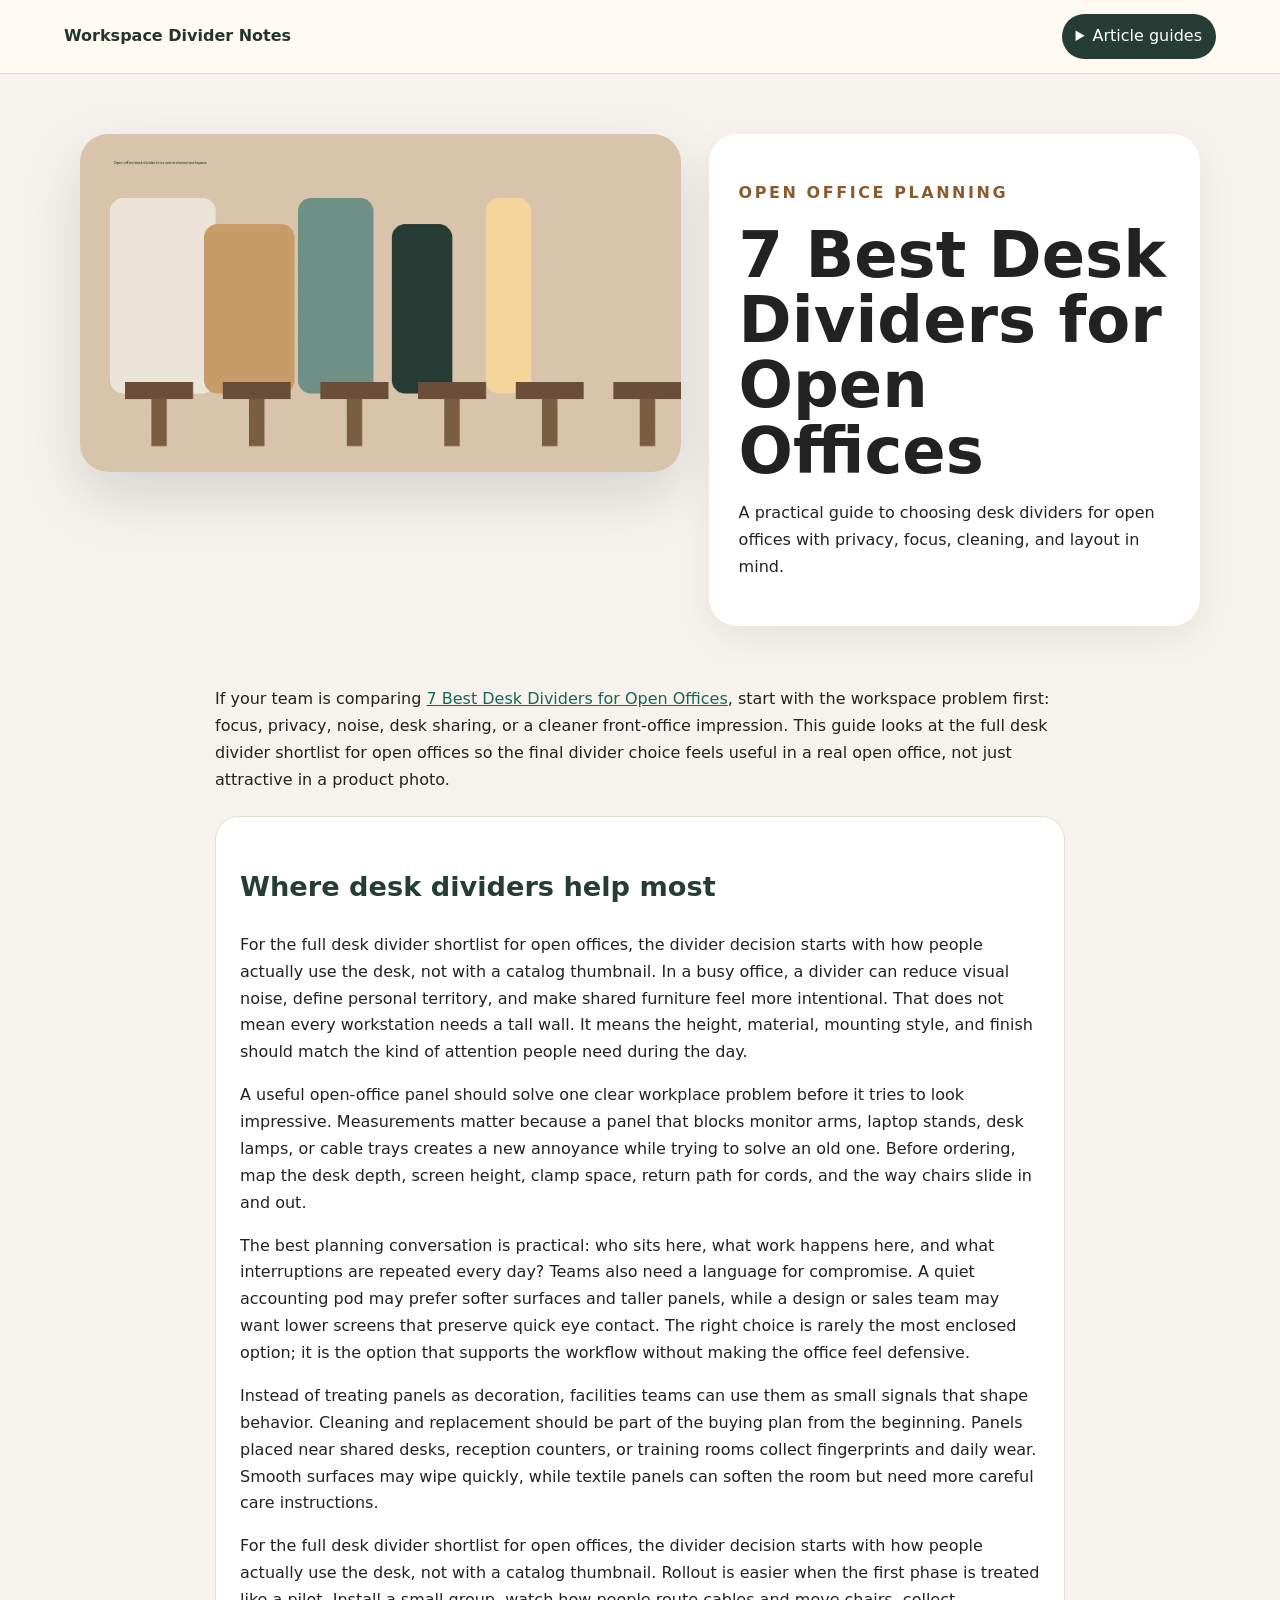
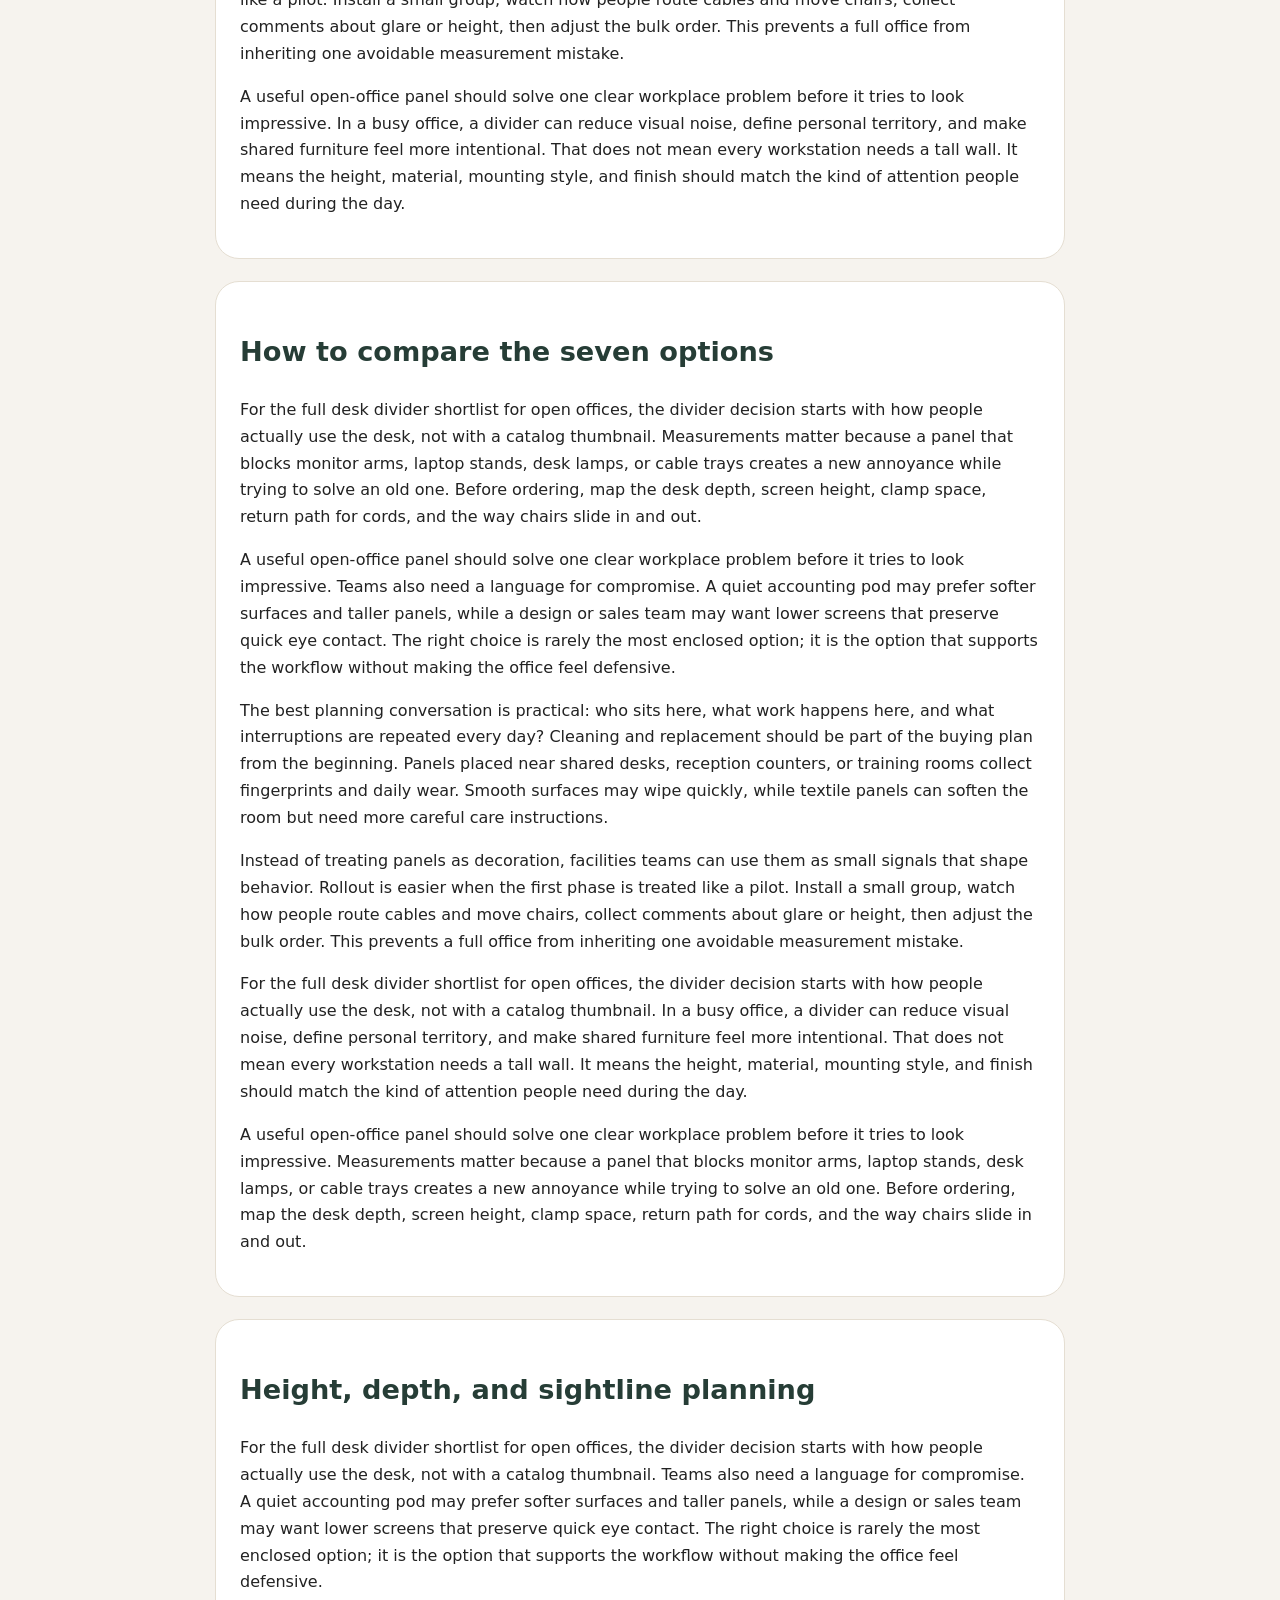
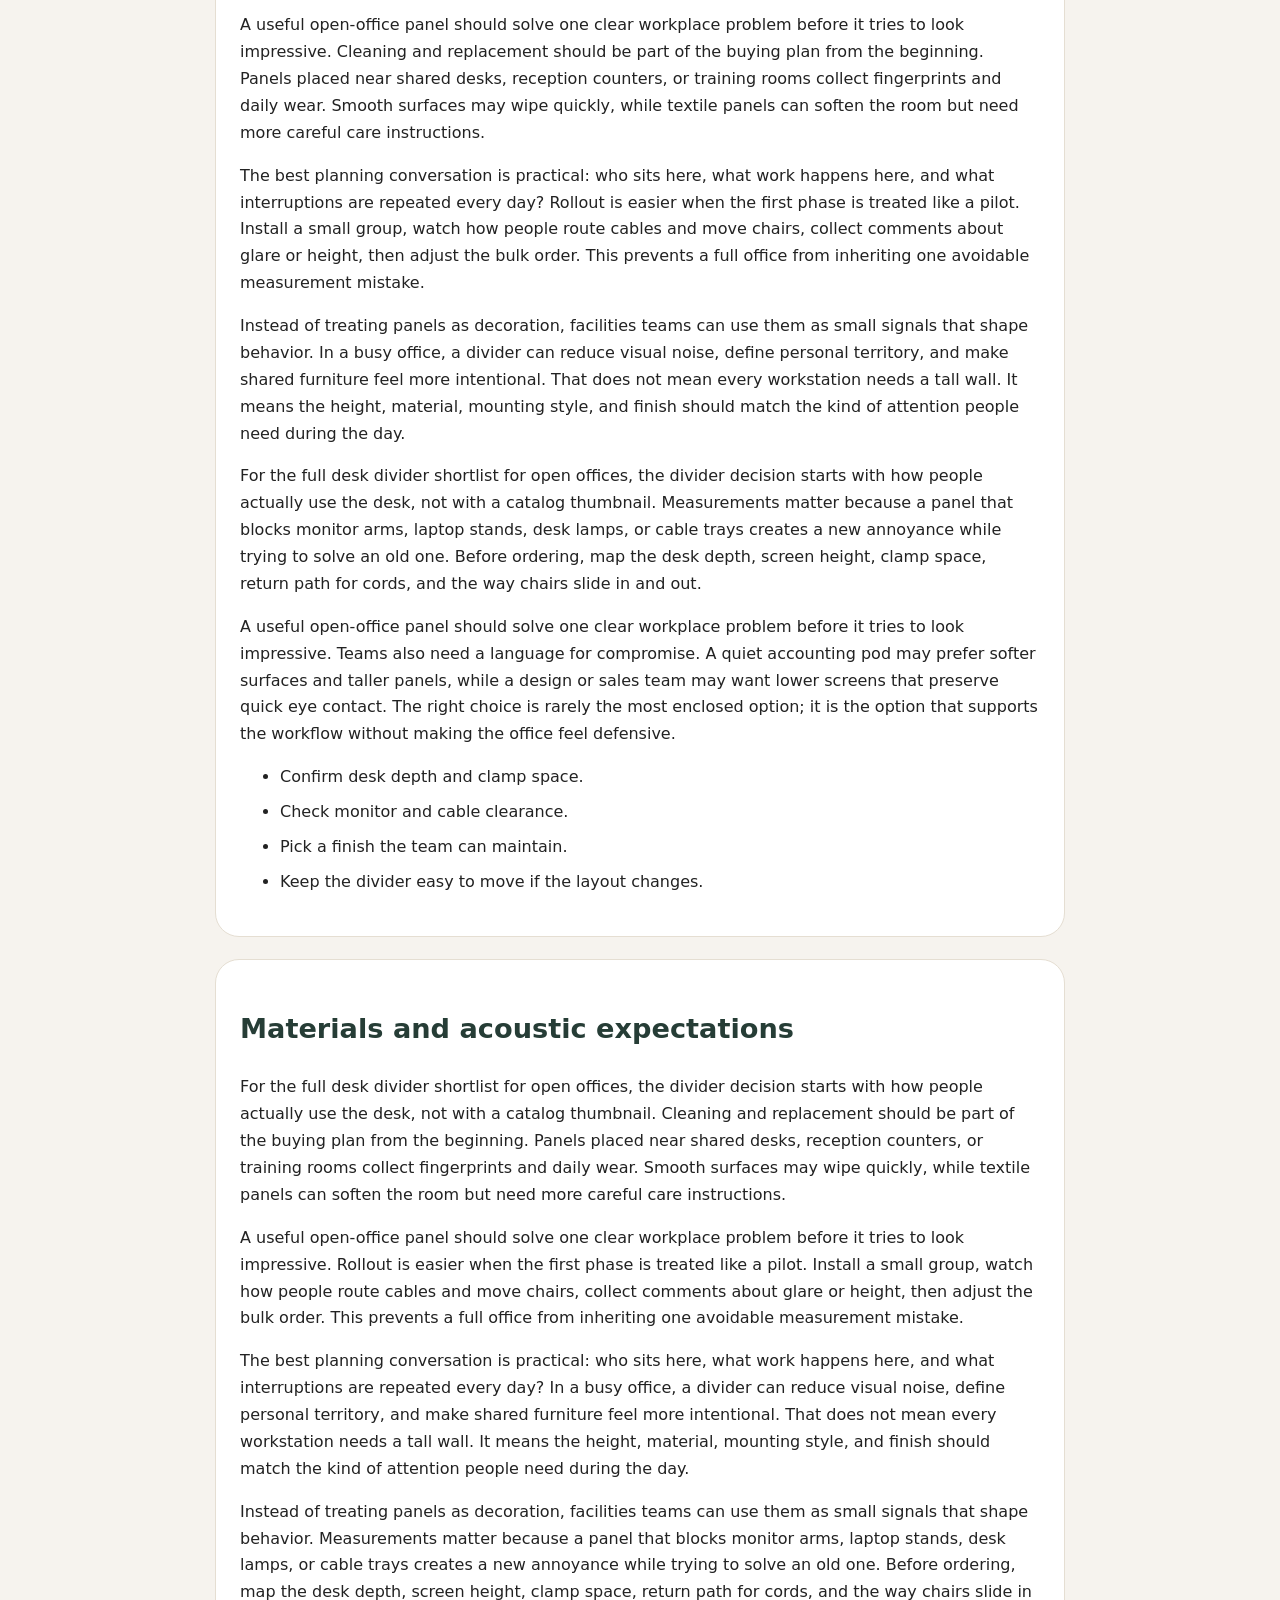
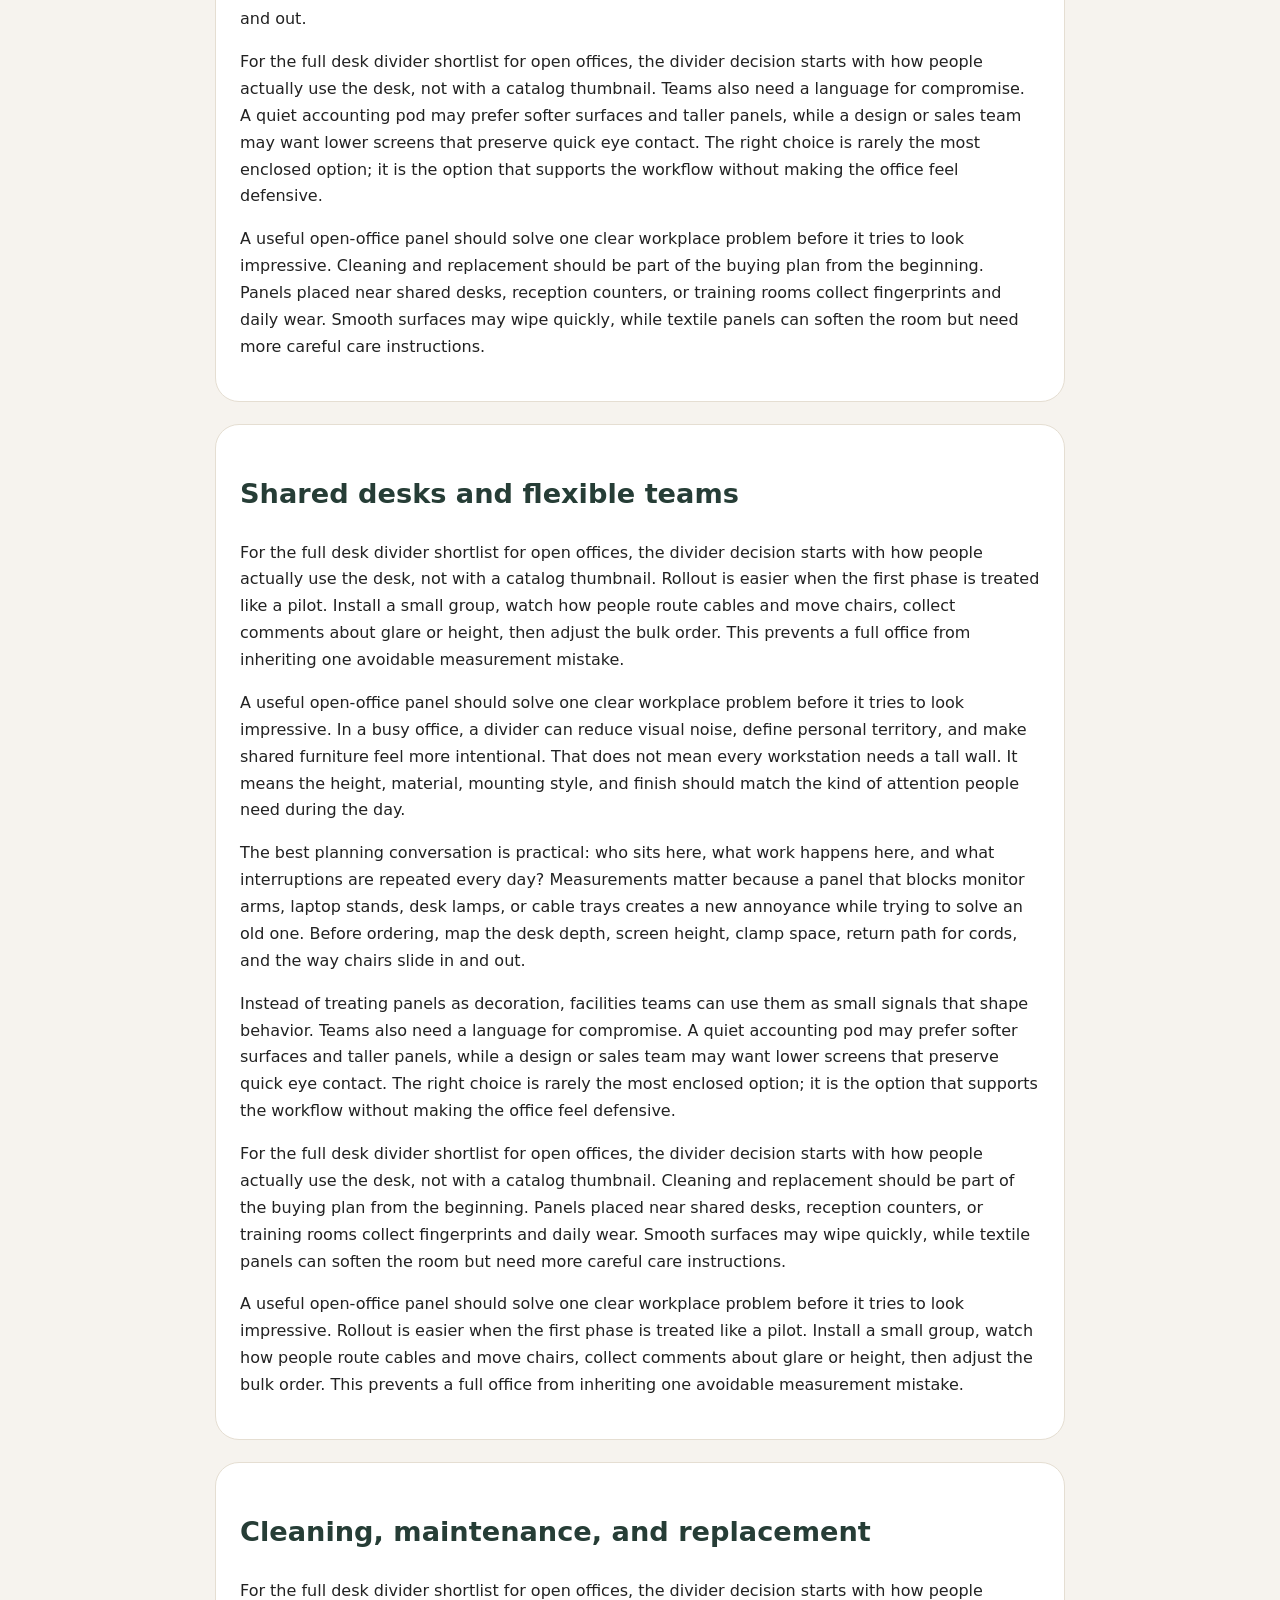
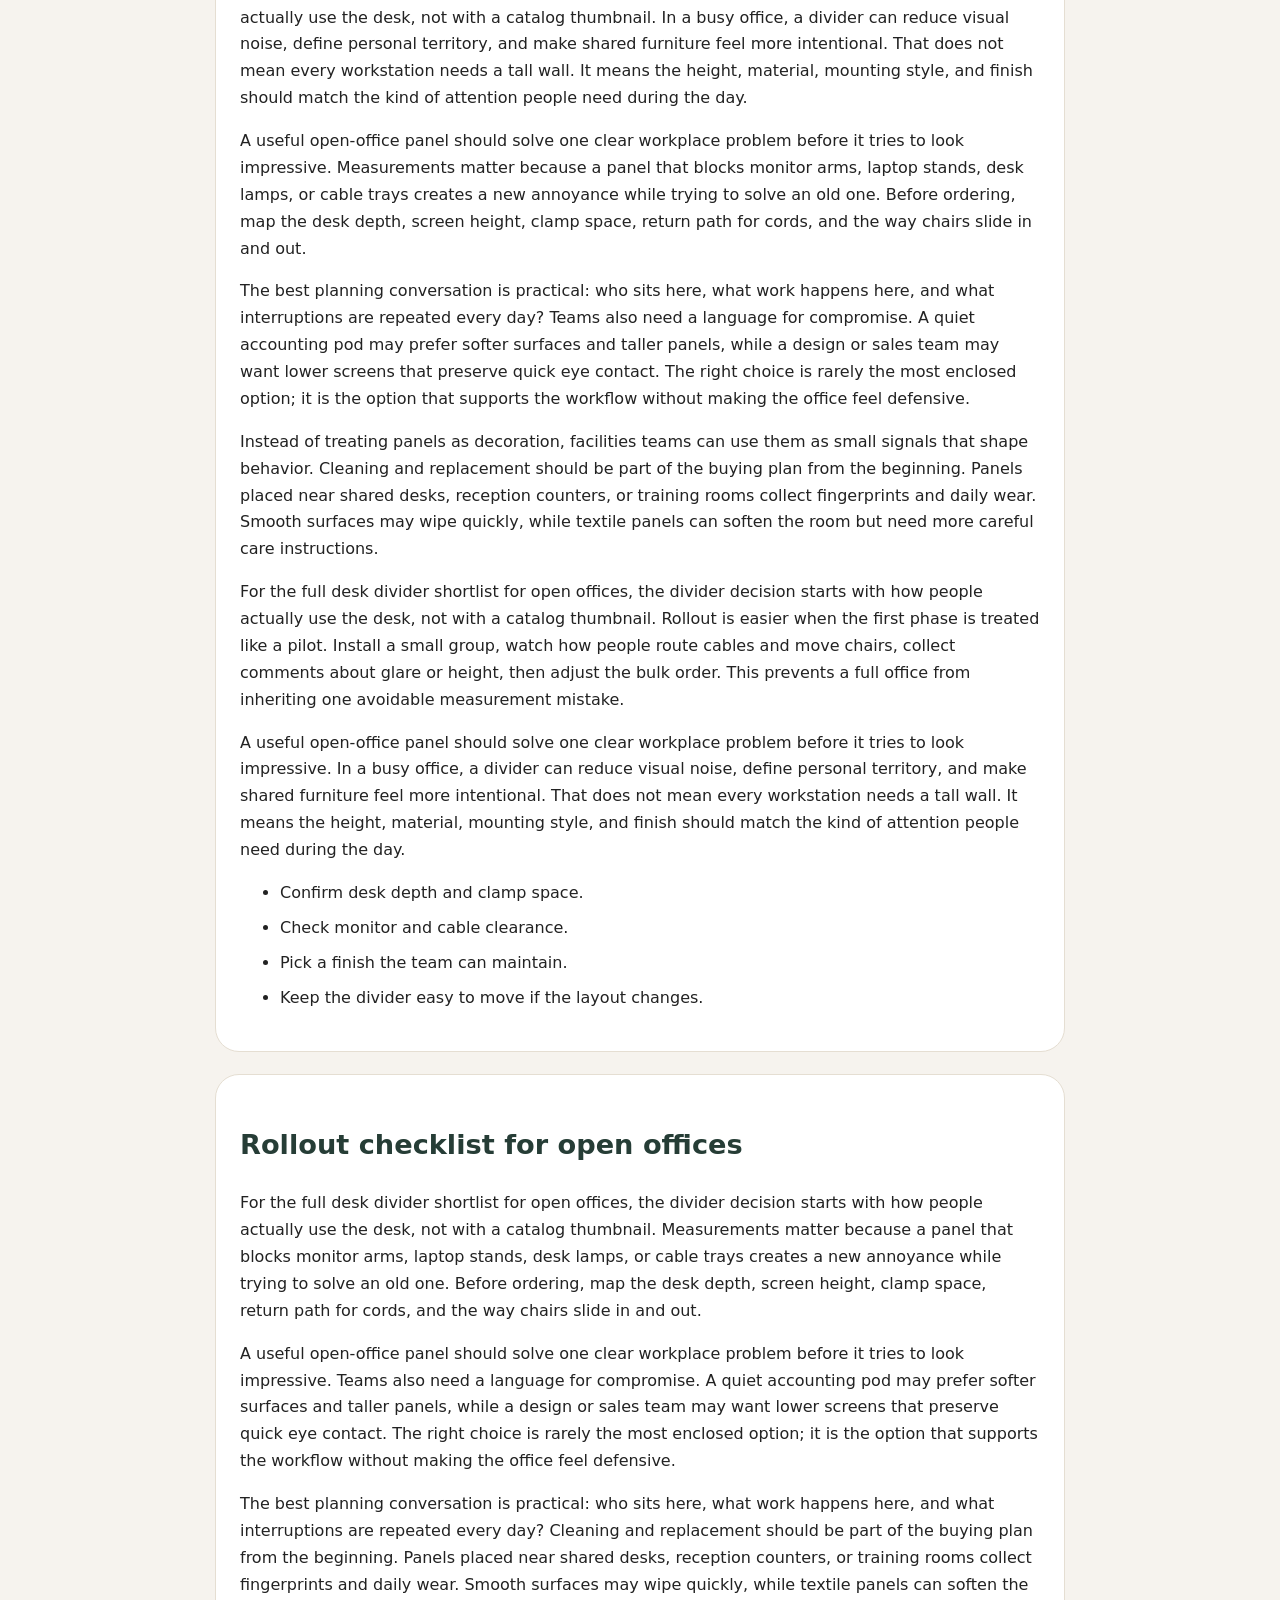
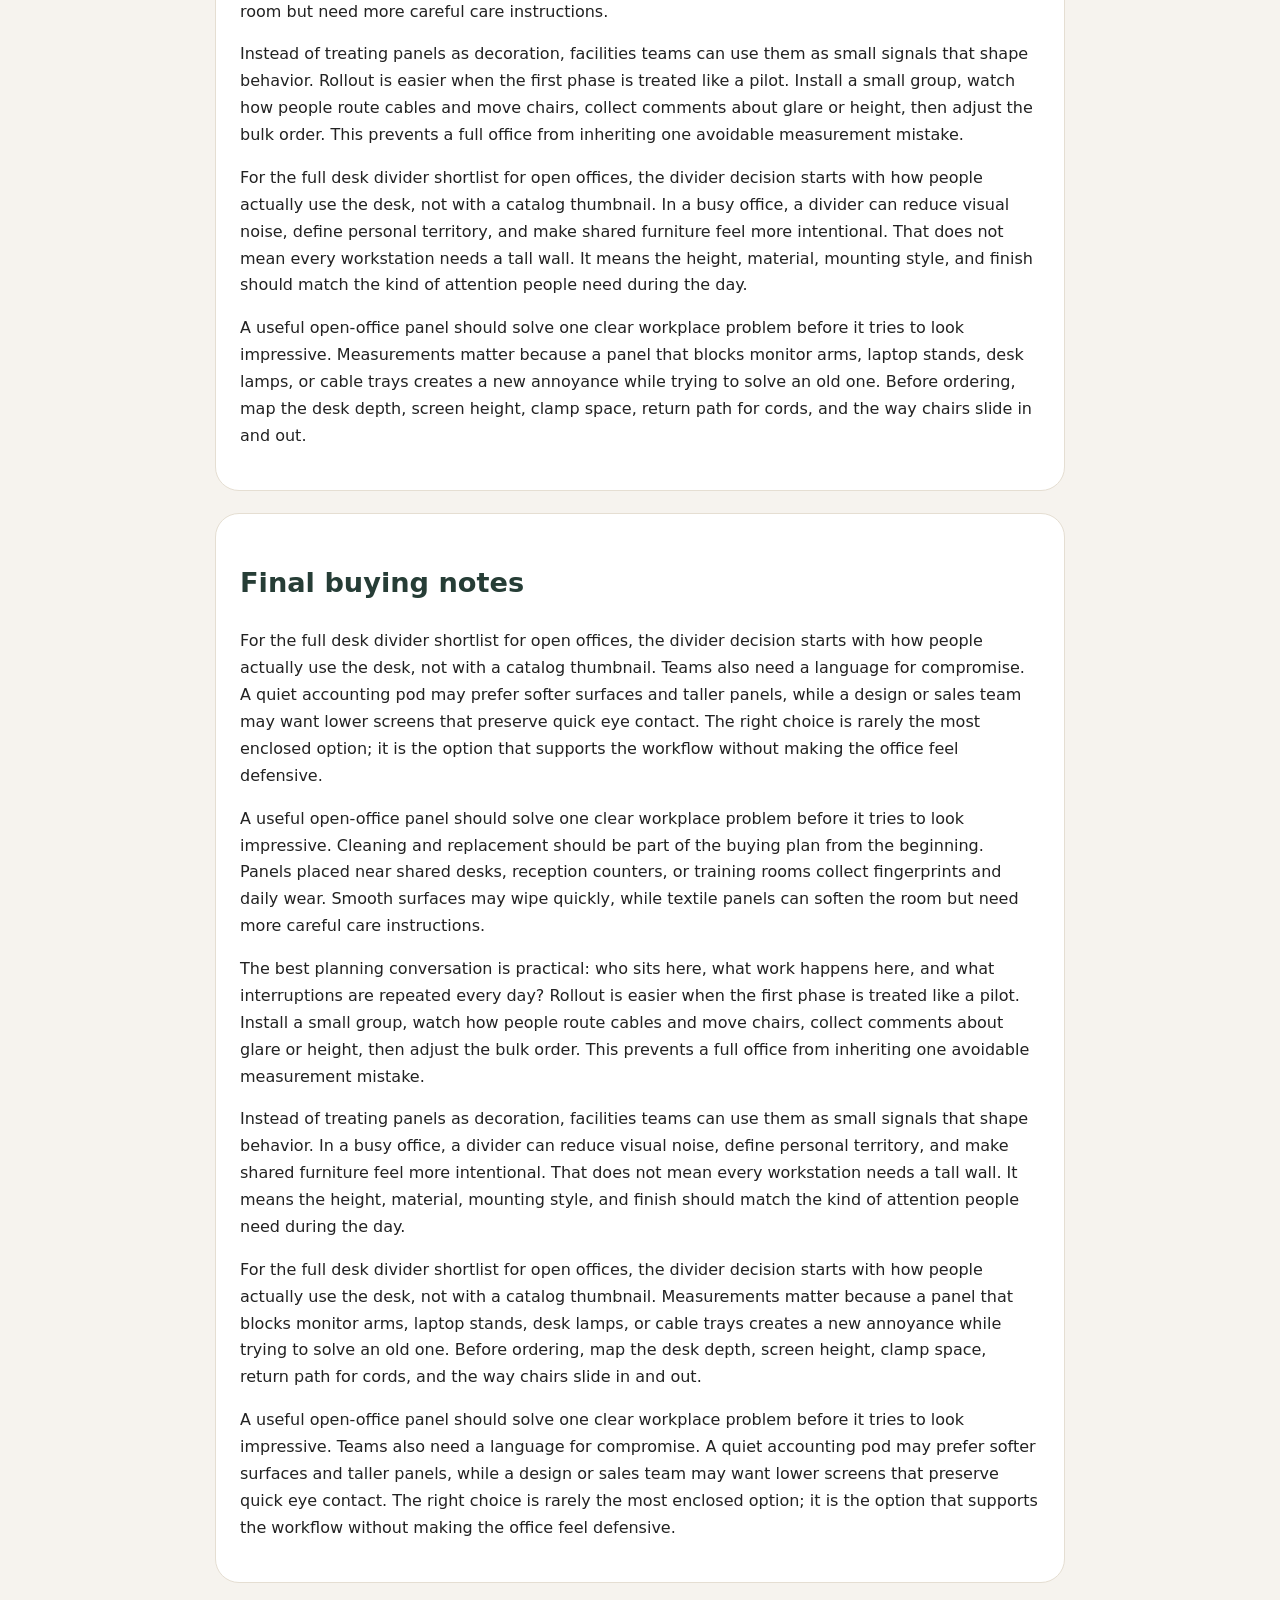
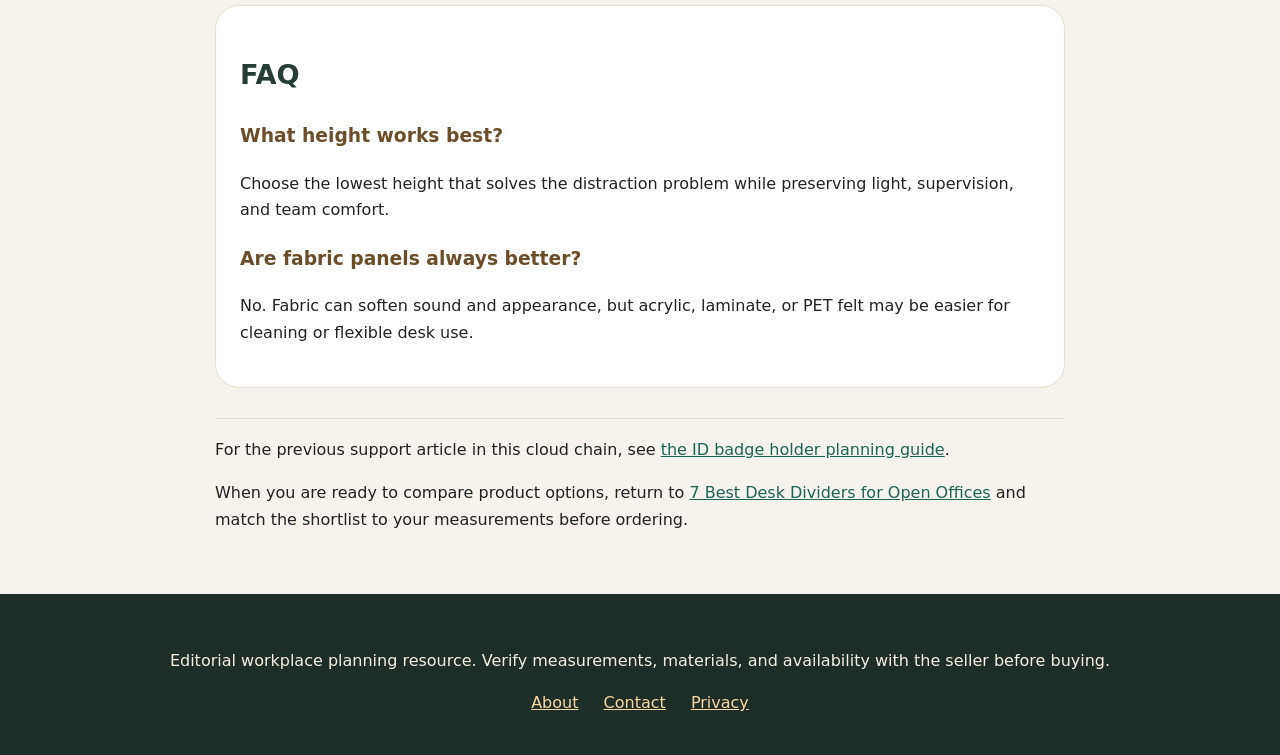
==== index.html @ 71dd7057 "Build desk dividers open offices row 294" ====
<!doctype html><html lang="en"><head><meta charset="utf-8"><meta name="viewport" content="width=device-width,initial-scale=1"><title>7 Best Desk Dividers for Open Offices</title><meta name="description" content="A practical guide to choosing desk dividers for open offices with privacy, focus, cleaning, and layout in mind."><link rel="canonical" href="https://armaragex.github.io/lestallion-desk-dividers-open-offices-294/index.html"><link rel="stylesheet" href="style.css"><script type="application/ld+json">{"@context":"https://schema.org","@type":"Article","headline":"7 Best Desk Dividers for Open Offices"}</script></head><body><header class="top"><a class="brand" href="index.html">Workspace Divider Notes</a><details><summary>Article guides</summary><ul><li><a href="index.html">Main guide</a></li><li><a href="acoustic-focus-zones.html">Desk Dividers for Acoustic Focus Zones</a></li><li><a href="shared-bench-layouts.html">Desk Dividers for Shared Bench Layouts</a></li><li><a href="privacy-without-isolation.html">Privacy Without Isolation in Open Offices</a></li><li><a href="materials-and-cleaning.html">Desk Divider Materials, Cleaning, and Durability</a></li><li><a href="reception-training-rooms.html">Desk Dividers for Reception, Training Rooms, and Flex Desks</a></li><li><a href="buying-in-bulk.html">Buying Desk Dividers in Bulk for Growing Teams</a></li></ul></details></header><main><section class="hero"><img src="assets/hero.webp" alt="Open office desks with tasteful privacy dividers"><div><p class="eyebrow">Open office planning</p><h1>7 Best Desk Dividers for Open Offices</h1><p>A practical guide to choosing desk dividers for open offices with privacy, focus, cleaning, and layout in mind.</p></div></section><article><p>If your team is comparing <a href="https://lestallion.com/blogs/product-reviews/best-desk-dividers-for-open-offices">7 Best Desk Dividers for Open Offices</a>, start with the workspace problem first: focus, privacy, noise, desk sharing, or a cleaner front-office impression. This guide looks at the full desk divider shortlist for open offices so the final divider choice feels useful in a real open office, not just attractive in a product photo.</p><section class="card"><h2>Where desk dividers help most</h2><p>For the full desk divider shortlist for open offices, the divider decision starts with how people actually use the desk, not with a catalog thumbnail. In a busy office, a divider can reduce visual noise, define personal territory, and make shared furniture feel more intentional. That does not mean every workstation needs a tall wall. It means the height, material, mounting style, and finish should match the kind of attention people need during the day.</p><p>A useful open-office panel should solve one clear workplace problem before it tries to look impressive. Measurements matter because a panel that blocks monitor arms, laptop stands, desk lamps, or cable trays creates a new annoyance while trying to solve an old one. Before ordering, map the desk depth, screen height, clamp space, return path for cords, and the way chairs slide in and out.</p><p>The best planning conversation is practical: who sits here, what work happens here, and what interruptions are repeated every day? Teams also need a language for compromise. A quiet accounting pod may prefer softer surfaces and taller panels, while a design or sales team may want lower screens that preserve quick eye contact. The right choice is rarely the most enclosed option; it is the option that supports the workflow without making the office feel defensive.</p><p>Instead of treating panels as decoration, facilities teams can use them as small signals that shape behavior. Cleaning and replacement should be part of the buying plan from the beginning. Panels placed near shared desks, reception counters, or training rooms collect fingerprints and daily wear. Smooth surfaces may wipe quickly, while textile panels can soften the room but need more careful care instructions.</p><p>For the full desk divider shortlist for open offices, the divider decision starts with how people actually use the desk, not with a catalog thumbnail. Rollout is easier when the first phase is treated like a pilot. Install a small group, watch how people route cables and move chairs, collect comments about glare or height, then adjust the bulk order. This prevents a full office from inheriting one avoidable measurement mistake.</p><p>A useful open-office panel should solve one clear workplace problem before it tries to look impressive. In a busy office, a divider can reduce visual noise, define personal territory, and make shared furniture feel more intentional. That does not mean every workstation needs a tall wall. It means the height, material, mounting style, and finish should match the kind of attention people need during the day.</p></section><section class="card"><h2>How to compare the seven options</h2><p>For the full desk divider shortlist for open offices, the divider decision starts with how people actually use the desk, not with a catalog thumbnail. Measurements matter because a panel that blocks monitor arms, laptop stands, desk lamps, or cable trays creates a new annoyance while trying to solve an old one. Before ordering, map the desk depth, screen height, clamp space, return path for cords, and the way chairs slide in and out.</p><p>A useful open-office panel should solve one clear workplace problem before it tries to look impressive. Teams also need a language for compromise. A quiet accounting pod may prefer softer surfaces and taller panels, while a design or sales team may want lower screens that preserve quick eye contact. The right choice is rarely the most enclosed option; it is the option that supports the workflow without making the office feel defensive.</p><p>The best planning conversation is practical: who sits here, what work happens here, and what interruptions are repeated every day? Cleaning and replacement should be part of the buying plan from the beginning. Panels placed near shared desks, reception counters, or training rooms collect fingerprints and daily wear. Smooth surfaces may wipe quickly, while textile panels can soften the room but need more careful care instructions.</p><p>Instead of treating panels as decoration, facilities teams can use them as small signals that shape behavior. Rollout is easier when the first phase is treated like a pilot. Install a small group, watch how people route cables and move chairs, collect comments about glare or height, then adjust the bulk order. This prevents a full office from inheriting one avoidable measurement mistake.</p><p>For the full desk divider shortlist for open offices, the divider decision starts with how people actually use the desk, not with a catalog thumbnail. In a busy office, a divider can reduce visual noise, define personal territory, and make shared furniture feel more intentional. That does not mean every workstation needs a tall wall. It means the height, material, mounting style, and finish should match the kind of attention people need during the day.</p><p>A useful open-office panel should solve one clear workplace problem before it tries to look impressive. Measurements matter because a panel that blocks monitor arms, laptop stands, desk lamps, or cable trays creates a new annoyance while trying to solve an old one. Before ordering, map the desk depth, screen height, clamp space, return path for cords, and the way chairs slide in and out.</p></section><section class="card"><h2>Height, depth, and sightline planning</h2><p>For the full desk divider shortlist for open offices, the divider decision starts with how people actually use the desk, not with a catalog thumbnail. Teams also need a language for compromise. A quiet accounting pod may prefer softer surfaces and taller panels, while a design or sales team may want lower screens that preserve quick eye contact. The right choice is rarely the most enclosed option; it is the option that supports the workflow without making the office feel defensive.</p><p>A useful open-office panel should solve one clear workplace problem before it tries to look impressive. Cleaning and replacement should be part of the buying plan from the beginning. Panels placed near shared desks, reception counters, or training rooms collect fingerprints and daily wear. Smooth surfaces may wipe quickly, while textile panels can soften the room but need more careful care instructions.</p><p>The best planning conversation is practical: who sits here, what work happens here, and what interruptions are repeated every day? Rollout is easier when the first phase is treated like a pilot. Install a small group, watch how people route cables and move chairs, collect comments about glare or height, then adjust the bulk order. This prevents a full office from inheriting one avoidable measurement mistake.</p><p>Instead of treating panels as decoration, facilities teams can use them as small signals that shape behavior. In a busy office, a divider can reduce visual noise, define personal territory, and make shared furniture feel more intentional. That does not mean every workstation needs a tall wall. It means the height, material, mounting style, and finish should match the kind of attention people need during the day.</p><p>For the full desk divider shortlist for open offices, the divider decision starts with how people actually use the desk, not with a catalog thumbnail. Measurements matter because a panel that blocks monitor arms, laptop stands, desk lamps, or cable trays creates a new annoyance while trying to solve an old one. Before ordering, map the desk depth, screen height, clamp space, return path for cords, and the way chairs slide in and out.</p><p>A useful open-office panel should solve one clear workplace problem before it tries to look impressive. Teams also need a language for compromise. A quiet accounting pod may prefer softer surfaces and taller panels, while a design or sales team may want lower screens that preserve quick eye contact. The right choice is rarely the most enclosed option; it is the option that supports the workflow without making the office feel defensive.</p><ul><li>Confirm desk depth and clamp space.</li><li>Check monitor and cable clearance.</li><li>Pick a finish the team can maintain.</li><li>Keep the divider easy to move if the layout changes.</li></ul></section><section class="card"><h2>Materials and acoustic expectations</h2><p>For the full desk divider shortlist for open offices, the divider decision starts with how people actually use the desk, not with a catalog thumbnail. Cleaning and replacement should be part of the buying plan from the beginning. Panels placed near shared desks, reception counters, or training rooms collect fingerprints and daily wear. Smooth surfaces may wipe quickly, while textile panels can soften the room but need more careful care instructions.</p><p>A useful open-office panel should solve one clear workplace problem before it tries to look impressive. Rollout is easier when the first phase is treated like a pilot. Install a small group, watch how people route cables and move chairs, collect comments about glare or height, then adjust the bulk order. This prevents a full office from inheriting one avoidable measurement mistake.</p><p>The best planning conversation is practical: who sits here, what work happens here, and what interruptions are repeated every day? In a busy office, a divider can reduce visual noise, define personal territory, and make shared furniture feel more intentional. That does not mean every workstation needs a tall wall. It means the height, material, mounting style, and finish should match the kind of attention people need during the day.</p><p>Instead of treating panels as decoration, facilities teams can use them as small signals that shape behavior. Measurements matter because a panel that blocks monitor arms, laptop stands, desk lamps, or cable trays creates a new annoyance while trying to solve an old one. Before ordering, map the desk depth, screen height, clamp space, return path for cords, and the way chairs slide in and out.</p><p>For the full desk divider shortlist for open offices, the divider decision starts with how people actually use the desk, not with a catalog thumbnail. Teams also need a language for compromise. A quiet accounting pod may prefer softer surfaces and taller panels, while a design or sales team may want lower screens that preserve quick eye contact. The right choice is rarely the most enclosed option; it is the option that supports the workflow without making the office feel defensive.</p><p>A useful open-office panel should solve one clear workplace problem before it tries to look impressive. Cleaning and replacement should be part of the buying plan from the beginning. Panels placed near shared desks, reception counters, or training rooms collect fingerprints and daily wear. Smooth surfaces may wipe quickly, while textile panels can soften the room but need more careful care instructions.</p></section><section class="card"><h2>Shared desks and flexible teams</h2><p>For the full desk divider shortlist for open offices, the divider decision starts with how people actually use the desk, not with a catalog thumbnail. Rollout is easier when the first phase is treated like a pilot. Install a small group, watch how people route cables and move chairs, collect comments about glare or height, then adjust the bulk order. This prevents a full office from inheriting one avoidable measurement mistake.</p><p>A useful open-office panel should solve one clear workplace problem before it tries to look impressive. In a busy office, a divider can reduce visual noise, define personal territory, and make shared furniture feel more intentional. That does not mean every workstation needs a tall wall. It means the height, material, mounting style, and finish should match the kind of attention people need during the day.</p><p>The best planning conversation is practical: who sits here, what work happens here, and what interruptions are repeated every day? Measurements matter because a panel that blocks monitor arms, laptop stands, desk lamps, or cable trays creates a new annoyance while trying to solve an old one. Before ordering, map the desk depth, screen height, clamp space, return path for cords, and the way chairs slide in and out.</p><p>Instead of treating panels as decoration, facilities teams can use them as small signals that shape behavior. Teams also need a language for compromise. A quiet accounting pod may prefer softer surfaces and taller panels, while a design or sales team may want lower screens that preserve quick eye contact. The right choice is rarely the most enclosed option; it is the option that supports the workflow without making the office feel defensive.</p><p>For the full desk divider shortlist for open offices, the divider decision starts with how people actually use the desk, not with a catalog thumbnail. Cleaning and replacement should be part of the buying plan from the beginning. Panels placed near shared desks, reception counters, or training rooms collect fingerprints and daily wear. Smooth surfaces may wipe quickly, while textile panels can soften the room but need more careful care instructions.</p><p>A useful open-office panel should solve one clear workplace problem before it tries to look impressive. Rollout is easier when the first phase is treated like a pilot. Install a small group, watch how people route cables and move chairs, collect comments about glare or height, then adjust the bulk order. This prevents a full office from inheriting one avoidable measurement mistake.</p></section><section class="card"><h2>Cleaning, maintenance, and replacement</h2><p>For the full desk divider shortlist for open offices, the divider decision starts with how people actually use the desk, not with a catalog thumbnail. In a busy office, a divider can reduce visual noise, define personal territory, and make shared furniture feel more intentional. That does not mean every workstation needs a tall wall. It means the height, material, mounting style, and finish should match the kind of attention people need during the day.</p><p>A useful open-office panel should solve one clear workplace problem before it tries to look impressive. Measurements matter because a panel that blocks monitor arms, laptop stands, desk lamps, or cable trays creates a new annoyance while trying to solve an old one. Before ordering, map the desk depth, screen height, clamp space, return path for cords, and the way chairs slide in and out.</p><p>The best planning conversation is practical: who sits here, what work happens here, and what interruptions are repeated every day? Teams also need a language for compromise. A quiet accounting pod may prefer softer surfaces and taller panels, while a design or sales team may want lower screens that preserve quick eye contact. The right choice is rarely the most enclosed option; it is the option that supports the workflow without making the office feel defensive.</p><p>Instead of treating panels as decoration, facilities teams can use them as small signals that shape behavior. Cleaning and replacement should be part of the buying plan from the beginning. Panels placed near shared desks, reception counters, or training rooms collect fingerprints and daily wear. Smooth surfaces may wipe quickly, while textile panels can soften the room but need more careful care instructions.</p><p>For the full desk divider shortlist for open offices, the divider decision starts with how people actually use the desk, not with a catalog thumbnail. Rollout is easier when the first phase is treated like a pilot. Install a small group, watch how people route cables and move chairs, collect comments about glare or height, then adjust the bulk order. This prevents a full office from inheriting one avoidable measurement mistake.</p><p>A useful open-office panel should solve one clear workplace problem before it tries to look impressive. In a busy office, a divider can reduce visual noise, define personal territory, and make shared furniture feel more intentional. That does not mean every workstation needs a tall wall. It means the height, material, mounting style, and finish should match the kind of attention people need during the day.</p><ul><li>Confirm desk depth and clamp space.</li><li>Check monitor and cable clearance.</li><li>Pick a finish the team can maintain.</li><li>Keep the divider easy to move if the layout changes.</li></ul></section><section class="card"><h2>Rollout checklist for open offices</h2><p>For the full desk divider shortlist for open offices, the divider decision starts with how people actually use the desk, not with a catalog thumbnail. Measurements matter because a panel that blocks monitor arms, laptop stands, desk lamps, or cable trays creates a new annoyance while trying to solve an old one. Before ordering, map the desk depth, screen height, clamp space, return path for cords, and the way chairs slide in and out.</p><p>A useful open-office panel should solve one clear workplace problem before it tries to look impressive. Teams also need a language for compromise. A quiet accounting pod may prefer softer surfaces and taller panels, while a design or sales team may want lower screens that preserve quick eye contact. The right choice is rarely the most enclosed option; it is the option that supports the workflow without making the office feel defensive.</p><p>The best planning conversation is practical: who sits here, what work happens here, and what interruptions are repeated every day? Cleaning and replacement should be part of the buying plan from the beginning. Panels placed near shared desks, reception counters, or training rooms collect fingerprints and daily wear. Smooth surfaces may wipe quickly, while textile panels can soften the room but need more careful care instructions.</p><p>Instead of treating panels as decoration, facilities teams can use them as small signals that shape behavior. Rollout is easier when the first phase is treated like a pilot. Install a small group, watch how people route cables and move chairs, collect comments about glare or height, then adjust the bulk order. This prevents a full office from inheriting one avoidable measurement mistake.</p><p>For the full desk divider shortlist for open offices, the divider decision starts with how people actually use the desk, not with a catalog thumbnail. In a busy office, a divider can reduce visual noise, define personal territory, and make shared furniture feel more intentional. That does not mean every workstation needs a tall wall. It means the height, material, mounting style, and finish should match the kind of attention people need during the day.</p><p>A useful open-office panel should solve one clear workplace problem before it tries to look impressive. Measurements matter because a panel that blocks monitor arms, laptop stands, desk lamps, or cable trays creates a new annoyance while trying to solve an old one. Before ordering, map the desk depth, screen height, clamp space, return path for cords, and the way chairs slide in and out.</p></section><section class="card"><h2>Final buying notes</h2><p>For the full desk divider shortlist for open offices, the divider decision starts with how people actually use the desk, not with a catalog thumbnail. Teams also need a language for compromise. A quiet accounting pod may prefer softer surfaces and taller panels, while a design or sales team may want lower screens that preserve quick eye contact. The right choice is rarely the most enclosed option; it is the option that supports the workflow without making the office feel defensive.</p><p>A useful open-office panel should solve one clear workplace problem before it tries to look impressive. Cleaning and replacement should be part of the buying plan from the beginning. Panels placed near shared desks, reception counters, or training rooms collect fingerprints and daily wear. Smooth surfaces may wipe quickly, while textile panels can soften the room but need more careful care instructions.</p><p>The best planning conversation is practical: who sits here, what work happens here, and what interruptions are repeated every day? Rollout is easier when the first phase is treated like a pilot. Install a small group, watch how people route cables and move chairs, collect comments about glare or height, then adjust the bulk order. This prevents a full office from inheriting one avoidable measurement mistake.</p><p>Instead of treating panels as decoration, facilities teams can use them as small signals that shape behavior. In a busy office, a divider can reduce visual noise, define personal territory, and make shared furniture feel more intentional. That does not mean every workstation needs a tall wall. It means the height, material, mounting style, and finish should match the kind of attention people need during the day.</p><p>For the full desk divider shortlist for open offices, the divider decision starts with how people actually use the desk, not with a catalog thumbnail. Measurements matter because a panel that blocks monitor arms, laptop stands, desk lamps, or cable trays creates a new annoyance while trying to solve an old one. Before ordering, map the desk depth, screen height, clamp space, return path for cords, and the way chairs slide in and out.</p><p>A useful open-office panel should solve one clear workplace problem before it tries to look impressive. Teams also need a language for compromise. A quiet accounting pod may prefer softer surfaces and taller panels, while a design or sales team may want lower screens that preserve quick eye contact. The right choice is rarely the most enclosed option; it is the option that supports the workflow without making the office feel defensive.</p></section><section class="faq"><h2>FAQ</h2><h3>What height works best?</h3><p>Choose the lowest height that solves the distraction problem while preserving light, supervision, and team comfort.</p><h3>Are fabric panels always better?</h3><p>No. Fabric can soften sound and appearance, but acrylic, laminate, or PET felt may be easier for cleaning or flexible desk use.</p></section><p class="chain">For the previous support article in this cloud chain, see <a href="https://lestallion-id-badge-holders-293.onrender.com/index.html">the ID badge holder planning guide</a>.</p><p>When you are ready to compare product options, return to <a href="https://lestallion.com/blogs/product-reviews/best-desk-dividers-for-open-offices">7 Best Desk Dividers for Open Offices</a> and match the shortlist to your measurements before ordering.</p></article></main><footer><p>Editorial workplace planning resource. Verify measurements, materials, and availability with the seller before buying.</p><a href="about.html">About</a> <a href="contact.html">Contact</a> <a href="privacy.html">Privacy</a></footer></body></html>
---- style.css ----
body{margin:0;font-family:Inter,system-ui,Arial,sans-serif;background:#f6f3ee;color:#222;line-height:1.68}.top{position:sticky;top:0;z-index:3;display:flex;justify-content:space-between;gap:20px;align-items:center;padding:14px 5vw;background:#fffaf2;border-bottom:1px solid #e4dccf}.brand{font-weight:800;color:#24342f;text-decoration:none}details{position:relative}summary{cursor:pointer;background:#263d36;color:white;border-radius:999px;padding:9px 14px}details ul{position:absolute;right:0;background:white;border:1px solid #ddd;border-radius:18px;padding:16px;min-width:280px;box-shadow:0 20px 40px #0002}li{margin:8px 0}a{color:#1b6556}.hero{display:grid;grid-template-columns:minmax(0,1.1fr) minmax(280px,.9fr);gap:28px;max-width:1120px;margin:36px auto;padding:24px}.hero img{width:100%;aspect-ratio:16/9;object-fit:cover;border-radius:28px;box-shadow:0 24px 60px #0002}.hero div{background:#fff;border-radius:28px;padding:30px;box-shadow:0 12px 35px #0001}.eyebrow{text-transform:uppercase;letter-spacing:.16em;color:#8a5b2c;font-weight:800}h1{font-size:clamp(2rem,5vw,4.2rem);line-height:1.02;margin:.2em 0}article{max-width:850px;margin:0 auto;padding:0 22px}.card,.faq{background:#fff;border:1px solid #e5ded2;border-radius:24px;padding:24px;margin:22px 0}h2{color:#263d36;font-size:1.7rem}h3{color:#6d4d28}.chain{border-top:1px solid #ddd;padding-top:18px;margin-top:30px}footer{text-align:center;margin-top:60px;padding:38px 18px;background:#1f2d29;color:#f7eee2}footer a{color:#f7d89f;margin:0 10px}@media(max-width:760px){.hero{grid-template-columns:1fr}.top{align-items:flex-start}details ul{right:auto;left:0}}
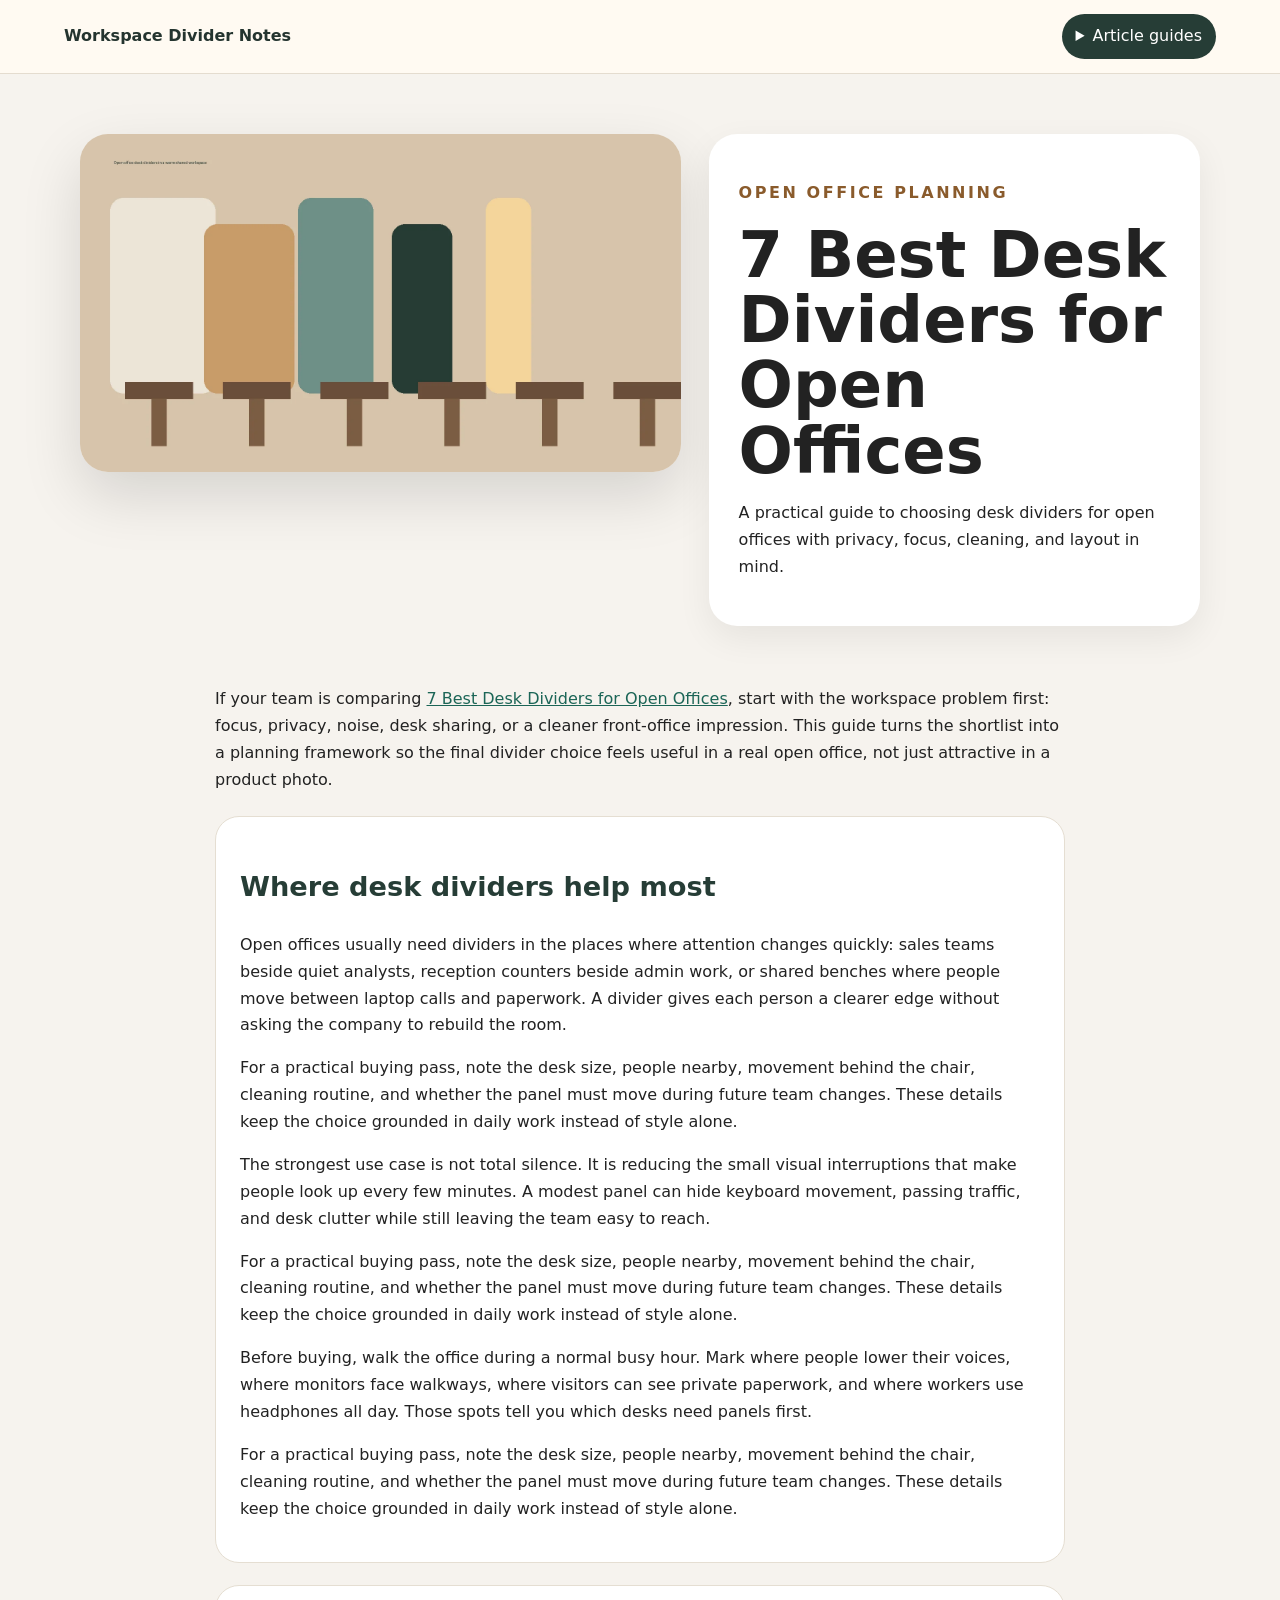
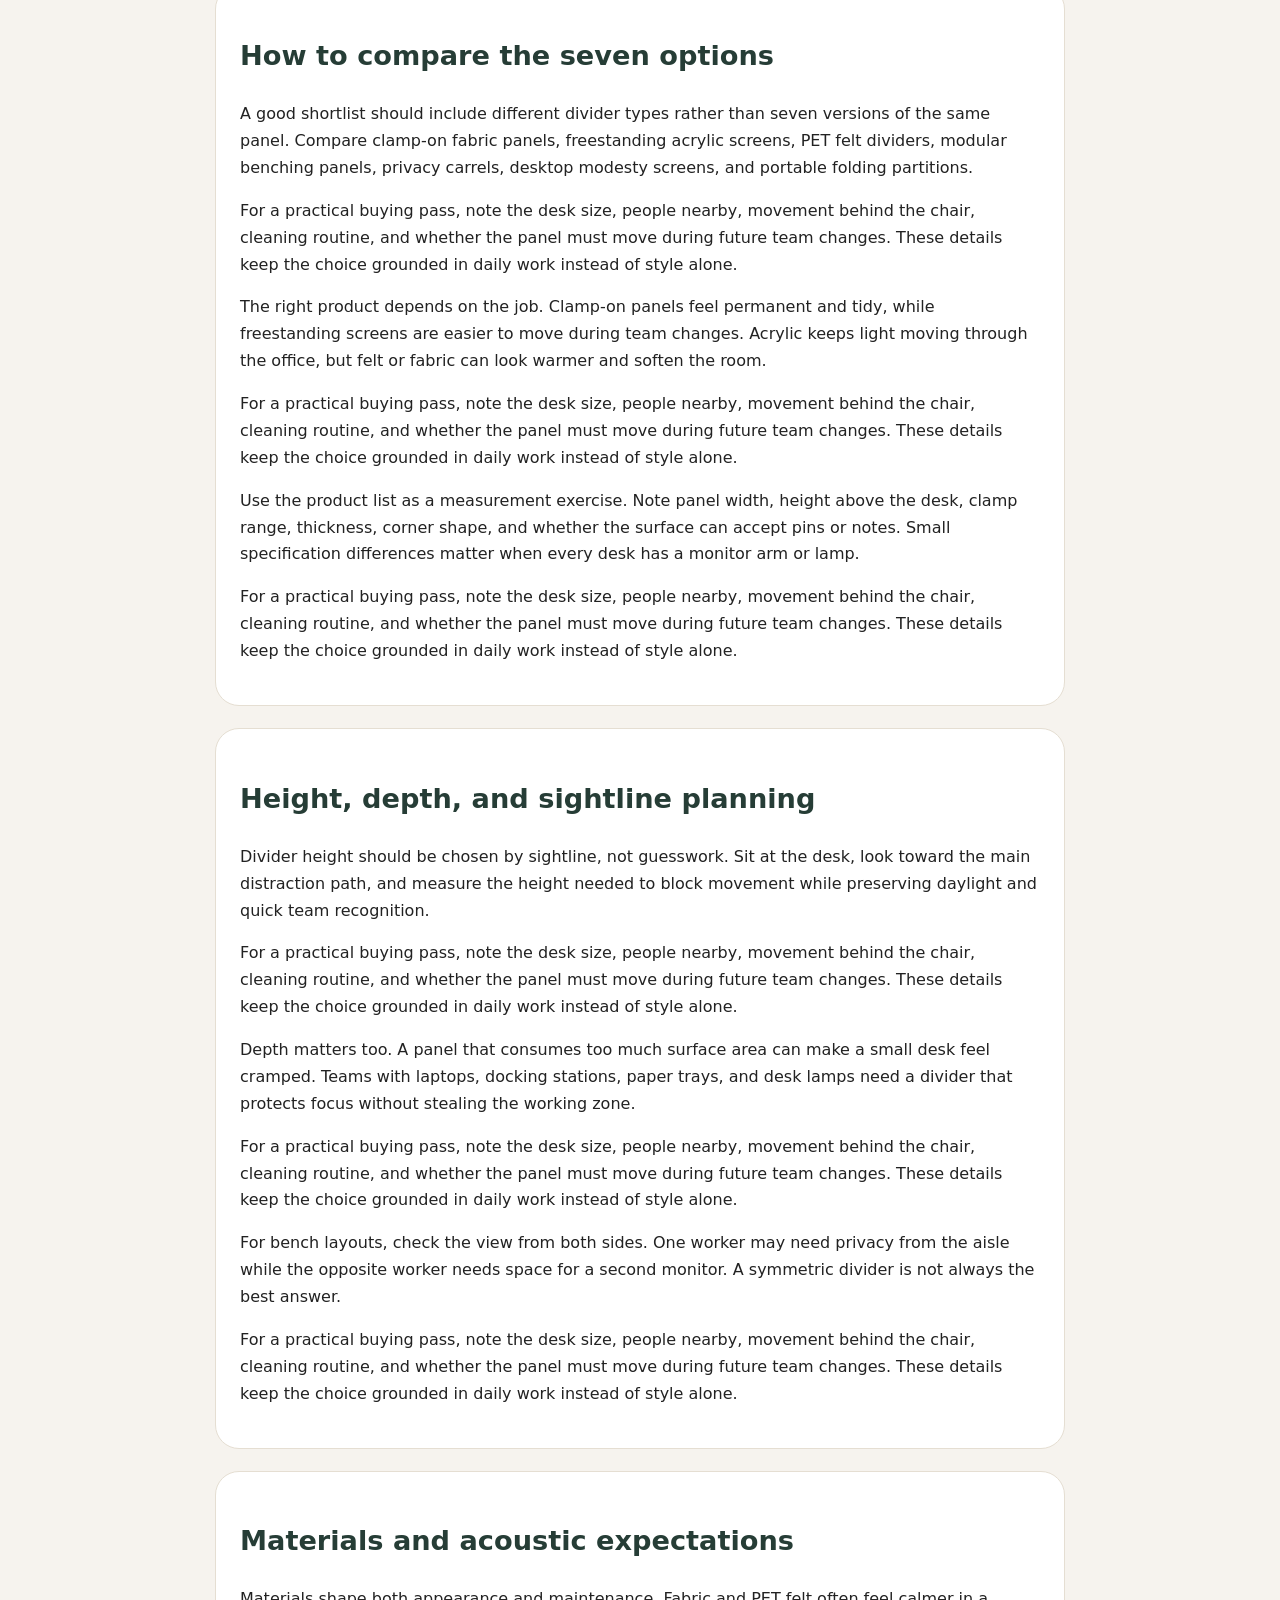
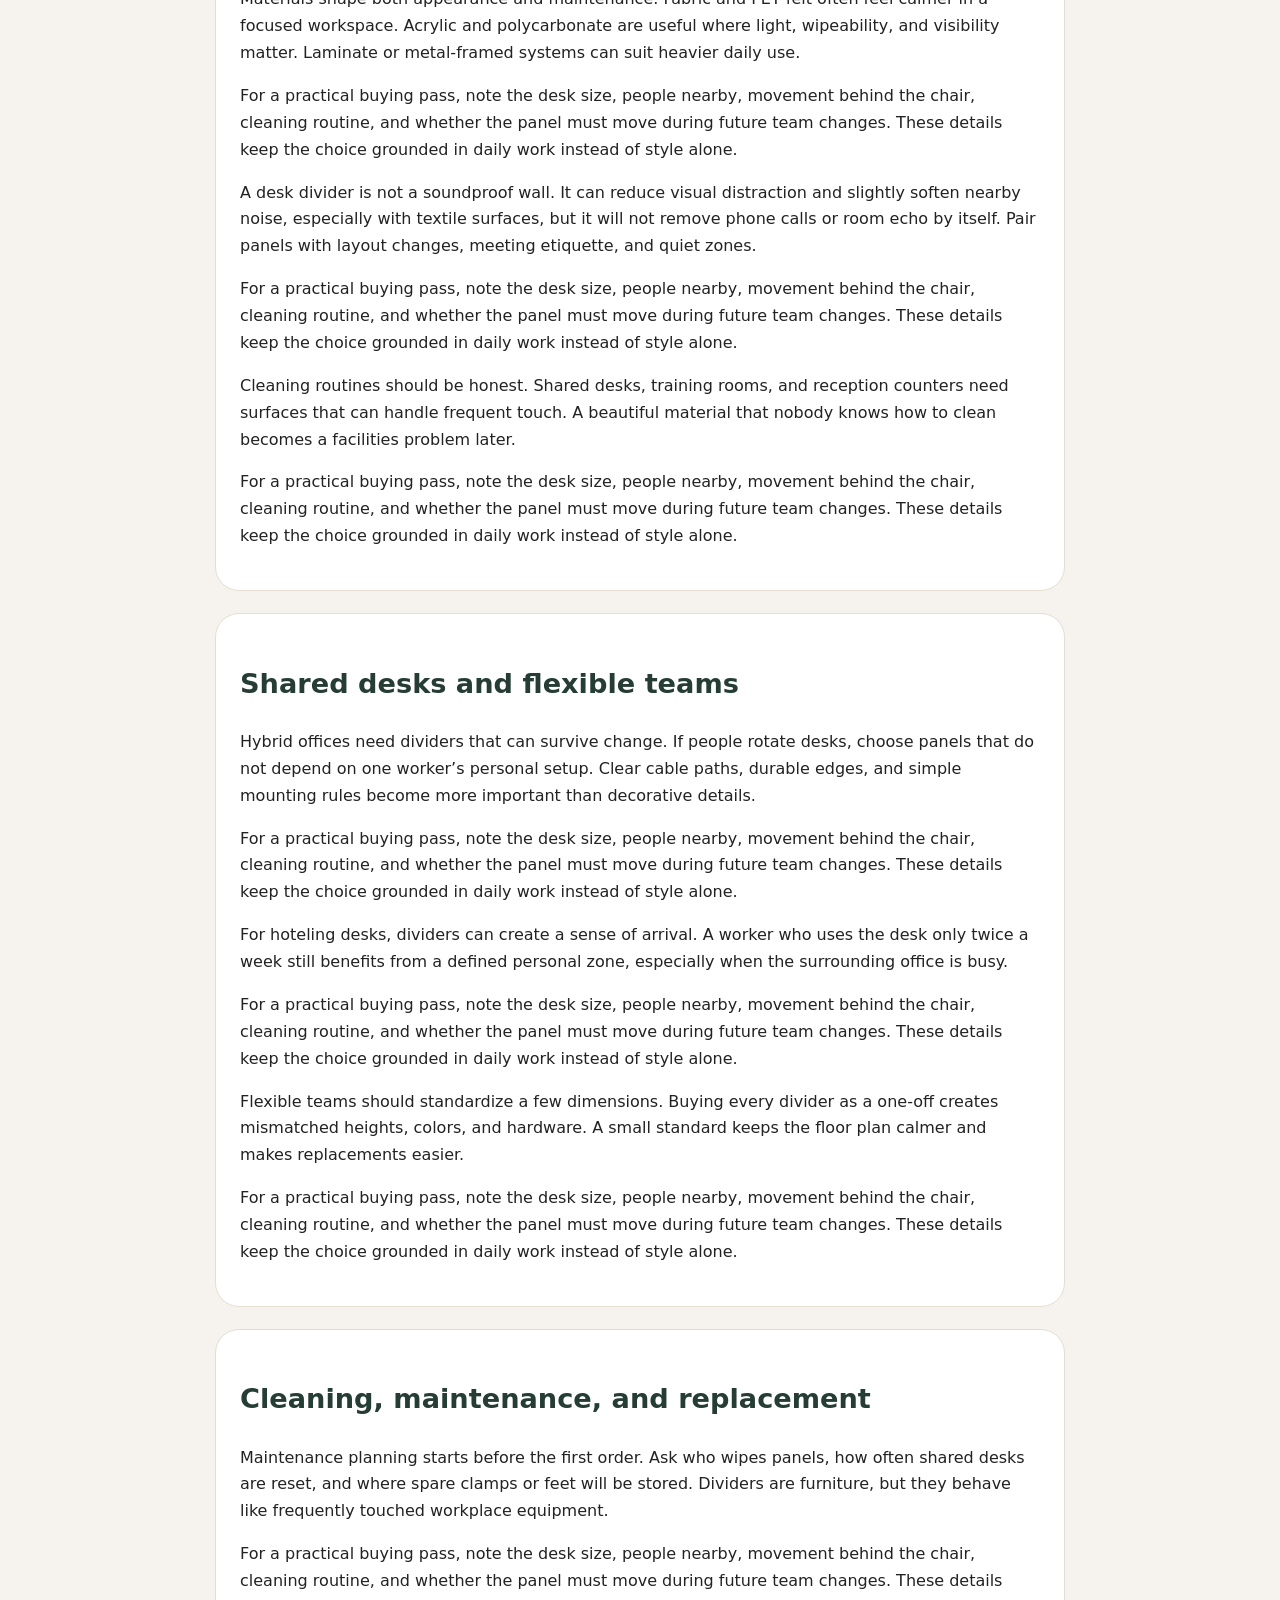
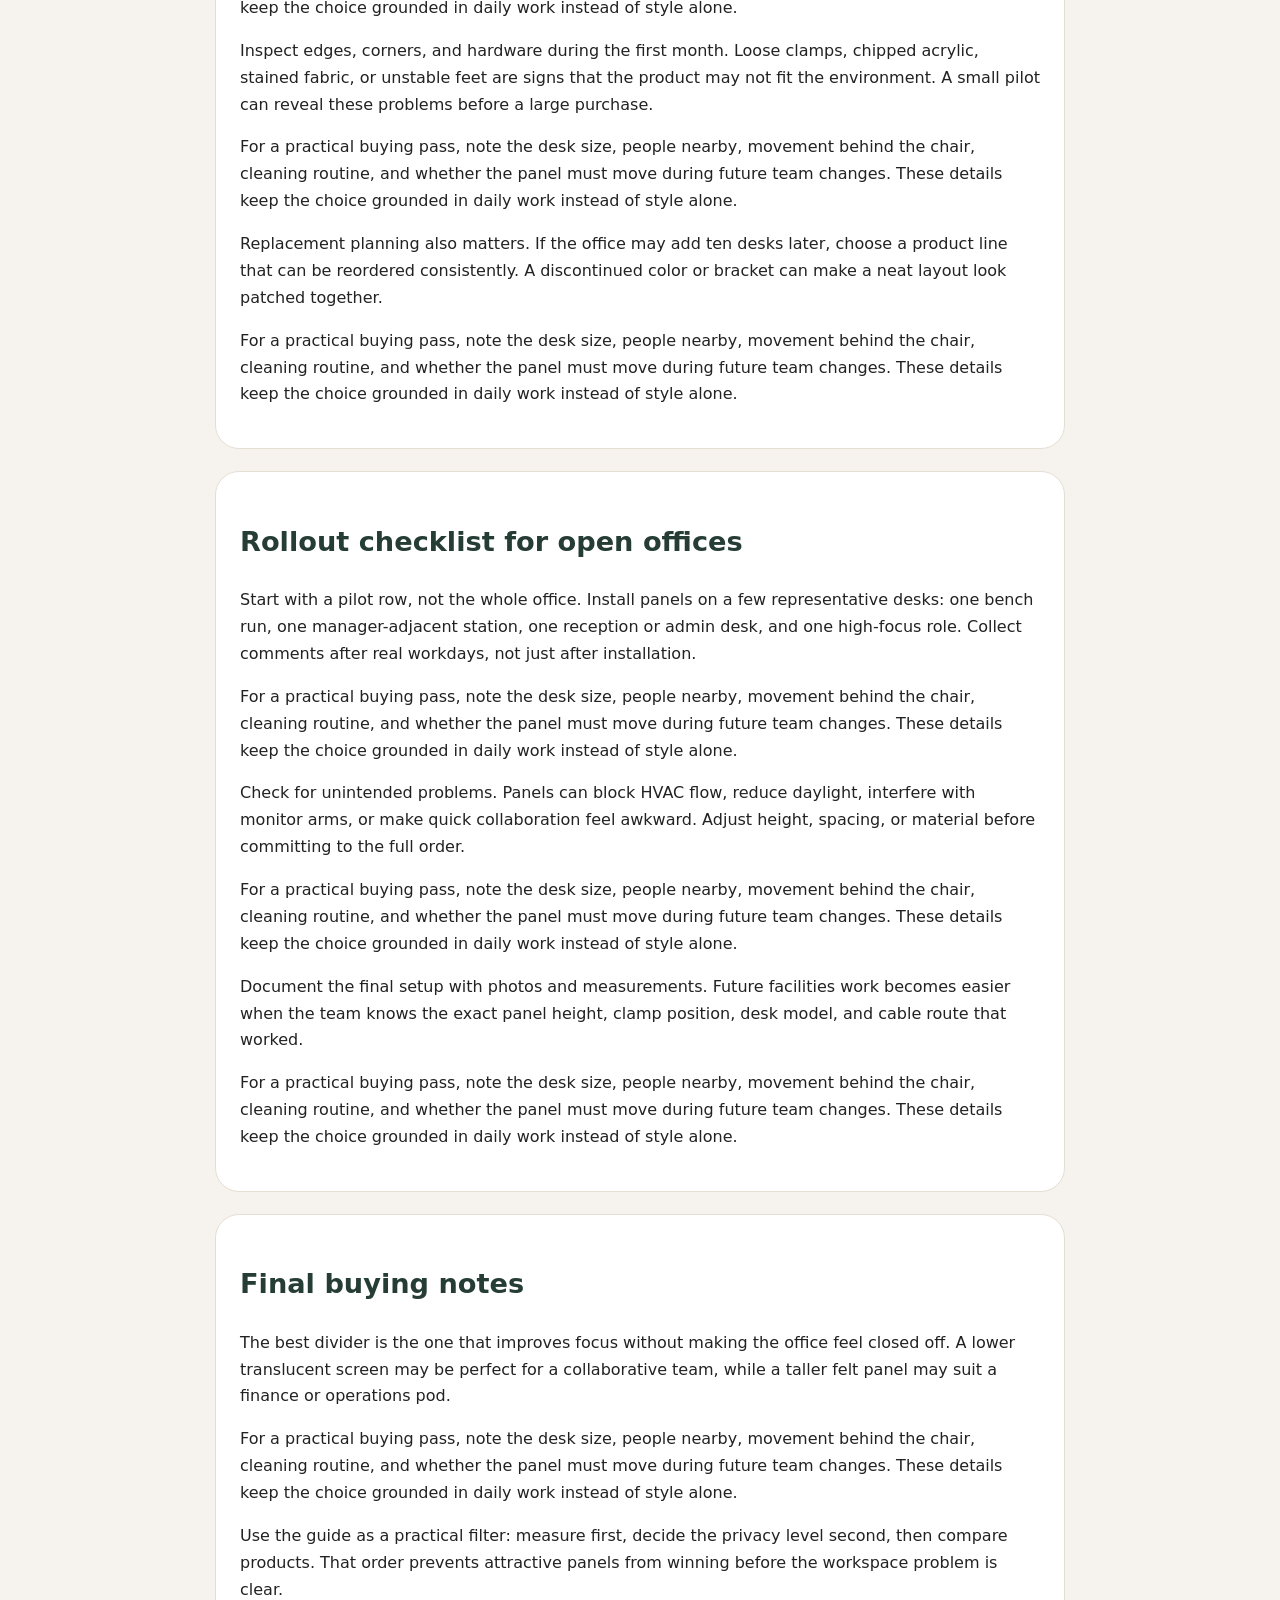
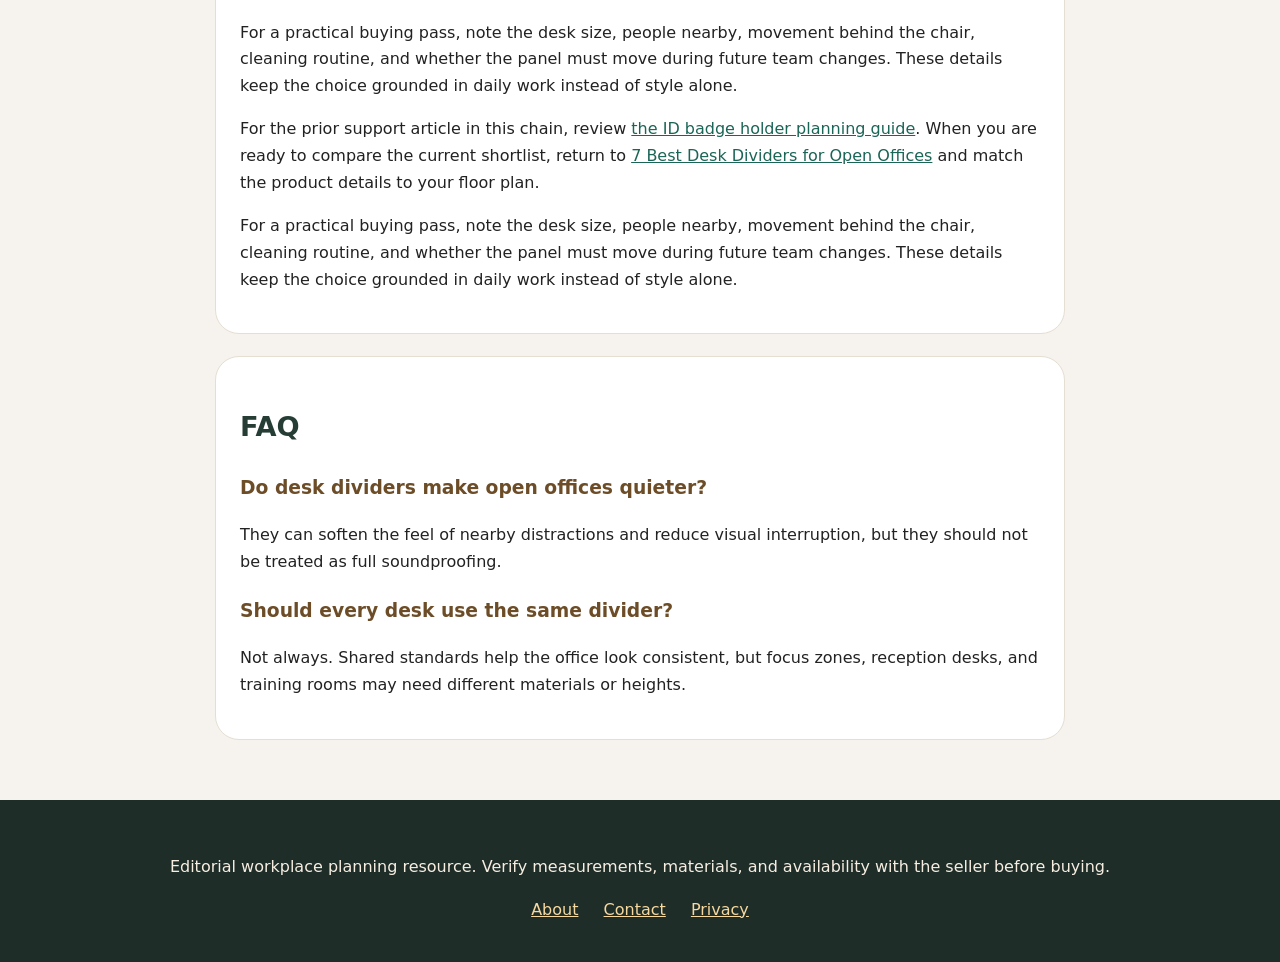
==== commit 7a2378d7: "Improve main article editorial variation" ====
--- a/index.html
+++ b/index.html
@@ -1 +1,2 @@
-<!doctype html><html lang="en"><head><meta charset="utf-8"><meta name="viewport" content="width=device-width,initial-scale=1"><title>7 Best Desk Dividers for Open Offices</title><meta name="description" content="A practical guide to choosing desk dividers for open offices with privacy, focus, cleaning, and layout in mind."><link rel="canonical" href="https://armaragex.github.io/lestallion-desk-dividers-open-offices-294/index.html"><link rel="stylesheet" href="style.css"><script type="application/ld+json">{"@context":"https://schema.org","@type":"Article","headline":"7 Best Desk Dividers for Open Offices"}</script></head><body><header class="top"><a class="brand" href="index.html">Workspace Divider Notes</a><details><summary>Article guides</summary><ul><li><a href="index.html">Main guide</a></li><li><a href="acoustic-focus-zones.html">Desk Dividers for Acoustic Focus Zones</a></li><li><a href="shared-bench-layouts.html">Desk Dividers for Shared Bench Layouts</a></li><li><a href="privacy-without-isolation.html">Privacy Without Isolation in Open Offices</a></li><li><a href="materials-and-cleaning.html">Desk Divider Materials, Cleaning, and Durability</a></li><li><a href="reception-training-rooms.html">Desk Dividers for Reception, Training Rooms, and Flex Desks</a></li><li><a href="buying-in-bulk.html">Buying Desk Dividers in Bulk for Growing Teams</a></li></ul></details></header><main><section class="hero"><img src="assets/hero.webp" alt="Open office desks with tasteful privacy dividers"><div><p class="eyebrow">Open office planning</p><h1>7 Best Desk Dividers for Open Offices</h1><p>A practical guide to choosing desk dividers for open offices with privacy, focus, cleaning, and layout in mind.</p></div></section><article><p>If your team is comparing <a href="https://lestallion.com/blogs/product-reviews/best-desk-dividers-for-open-offices">7 Best Desk Dividers for Open Offices</a>, start with the workspace problem first: focus, privacy, noise, desk sharing, or a cleaner front-office impression. This guide looks at the full desk divider shortlist for open offices so the final divider choice feels useful in a real open office, not just attractive in a product photo.</p><section class="card"><h2>Where desk dividers help most</h2><p>For the full desk divider shortlist for open offices, the divider decision starts with how people actually use the desk, not with a catalog thumbnail. In a busy office, a divider can reduce visual noise, define personal territory, and make shared furniture feel more intentional. That does not mean every workstation needs a tall wall. It means the height, material, mounting style, and finish should match the kind of attention people need during the day.</p><p>A useful open-office panel should solve one clear workplace problem before it tries to look impressive. Measurements matter because a panel that blocks monitor arms, laptop stands, desk lamps, or cable trays creates a new annoyance while trying to solve an old one. Before ordering, map the desk depth, screen height, clamp space, return path for cords, and the way chairs slide in and out.</p><p>The best planning conversation is practical: who sits here, what work happens here, and what interruptions are repeated every day? Teams also need a language for compromise. A quiet accounting pod may prefer softer surfaces and taller panels, while a design or sales team may want lower screens that preserve quick eye contact. The right choice is rarely the most enclosed option; it is the option that supports the workflow without making the office feel defensive.</p><p>Instead of treating panels as decoration, facilities teams can use them as small signals that shape behavior. Cleaning and replacement should be part of the buying plan from the beginning. Panels placed near shared desks, reception counters, or training rooms collect fingerprints and daily wear. Smooth surfaces may wipe quickly, while textile panels can soften the room but need more careful care instructions.</p><p>For the full desk divider shortlist for open offices, the divider decision starts with how people actually use the desk, not with a catalog thumbnail. Rollout is easier when the first phase is treated like a pilot. Install a small group, watch how people route cables and move chairs, collect comments about glare or height, then adjust the bulk order. This prevents a full office from inheriting one avoidable measurement mistake.</p><p>A useful open-office panel should solve one clear workplace problem before it tries to look impressive. In a busy office, a divider can reduce visual noise, define personal territory, and make shared furniture feel more intentional. That does not mean every workstation needs a tall wall. It means the height, material, mounting style, and finish should match the kind of attention people need during the day.</p></section><section class="card"><h2>How to compare the seven options</h2><p>For the full desk divider shortlist for open offices, the divider decision starts with how people actually use the desk, not with a catalog thumbnail. Measurements matter because a panel that blocks monitor arms, laptop stands, desk lamps, or cable trays creates a new annoyance while trying to solve an old one. Before ordering, map the desk depth, screen height, clamp space, return path for cords, and the way chairs slide in and out.</p><p>A useful open-office panel should solve one clear workplace problem before it tries to look impressive. Teams also need a language for compromise. A quiet accounting pod may prefer softer surfaces and taller panels, while a design or sales team may want lower screens that preserve quick eye contact. The right choice is rarely the most enclosed option; it is the option that supports the workflow without making the office feel defensive.</p><p>The best planning conversation is practical: who sits here, what work happens here, and what interruptions are repeated every day? Cleaning and replacement should be part of the buying plan from the beginning. Panels placed near shared desks, reception counters, or training rooms collect fingerprints and daily wear. Smooth surfaces may wipe quickly, while textile panels can soften the room but need more careful care instructions.</p><p>Instead of treating panels as decoration, facilities teams can use them as small signals that shape behavior. Rollout is easier when the first phase is treated like a pilot. Install a small group, watch how people route cables and move chairs, collect comments about glare or height, then adjust the bulk order. This prevents a full office from inheriting one avoidable measurement mistake.</p><p>For the full desk divider shortlist for open offices, the divider decision starts with how people actually use the desk, not with a catalog thumbnail. In a busy office, a divider can reduce visual noise, define personal territory, and make shared furniture feel more intentional. That does not mean every workstation needs a tall wall. It means the height, material, mounting style, and finish should match the kind of attention people need during the day.</p><p>A useful open-office panel should solve one clear workplace problem before it tries to look impressive. Measurements matter because a panel that blocks monitor arms, laptop stands, desk lamps, or cable trays creates a new annoyance while trying to solve an old one. Before ordering, map the desk depth, screen height, clamp space, return path for cords, and the way chairs slide in and out.</p></section><section class="card"><h2>Height, depth, and sightline planning</h2><p>For the full desk divider shortlist for open offices, the divider decision starts with how people actually use the desk, not with a catalog thumbnail. Teams also need a language for compromise. A quiet accounting pod may prefer softer surfaces and taller panels, while a design or sales team may want lower screens that preserve quick eye contact. The right choice is rarely the most enclosed option; it is the option that supports the workflow without making the office feel defensive.</p><p>A useful open-office panel should solve one clear workplace problem before it tries to look impressive. Cleaning and replacement should be part of the buying plan from the beginning. Panels placed near shared desks, reception counters, or training rooms collect fingerprints and daily wear. Smooth surfaces may wipe quickly, while textile panels can soften the room but need more careful care instructions.</p><p>The best planning conversation is practical: who sits here, what work happens here, and what interruptions are repeated every day? Rollout is easier when the first phase is treated like a pilot. Install a small group, watch how people route cables and move chairs, collect comments about glare or height, then adjust the bulk order. This prevents a full office from inheriting one avoidable measurement mistake.</p><p>Instead of treating panels as decoration, facilities teams can use them as small signals that shape behavior. In a busy office, a divider can reduce visual noise, define personal territory, and make shared furniture feel more intentional. That does not mean every workstation needs a tall wall. It means the height, material, mounting style, and finish should match the kind of attention people need during the day.</p><p>For the full desk divider shortlist for open offices, the divider decision starts with how people actually use the desk, not with a catalog thumbnail. Measurements matter because a panel that blocks monitor arms, laptop stands, desk lamps, or cable trays creates a new annoyance while trying to solve an old one. Before ordering, map the desk depth, screen height, clamp space, return path for cords, and the way chairs slide in and out.</p><p>A useful open-office panel should solve one clear workplace problem before it tries to look impressive. Teams also need a language for compromise. A quiet accounting pod may prefer softer surfaces and taller panels, while a design or sales team may want lower screens that preserve quick eye contact. The right choice is rarely the most enclosed option; it is the option that supports the workflow without making the office feel defensive.</p><ul><li>Confirm desk depth and clamp space.</li><li>Check monitor and cable clearance.</li><li>Pick a finish the team can maintain.</li><li>Keep the divider easy to move if the layout changes.</li></ul></section><section class="card"><h2>Materials and acoustic expectations</h2><p>For the full desk divider shortlist for open offices, the divider decision starts with how people actually use the desk, not with a catalog thumbnail. Cleaning and replacement should be part of the buying plan from the beginning. Panels placed near shared desks, reception counters, or training rooms collect fingerprints and daily wear. Smooth surfaces may wipe quickly, while textile panels can soften the room but need more careful care instructions.</p><p>A useful open-office panel should solve one clear workplace problem before it tries to look impressive. Rollout is easier when the first phase is treated like a pilot. Install a small group, watch how people route cables and move chairs, collect comments about glare or height, then adjust the bulk order. This prevents a full office from inheriting one avoidable measurement mistake.</p><p>The best planning conversation is practical: who sits here, what work happens here, and what interruptions are repeated every day? In a busy office, a divider can reduce visual noise, define personal territory, and make shared furniture feel more intentional. That does not mean every workstation needs a tall wall. It means the height, material, mounting style, and finish should match the kind of attention people need during the day.</p><p>Instead of treating panels as decoration, facilities teams can use them as small signals that shape behavior. Measurements matter because a panel that blocks monitor arms, laptop stands, desk lamps, or cable trays creates a new annoyance while trying to solve an old one. Before ordering, map the desk depth, screen height, clamp space, return path for cords, and the way chairs slide in and out.</p><p>For the full desk divider shortlist for open offices, the divider decision starts with how people actually use the desk, not with a catalog thumbnail. Teams also need a language for compromise. A quiet accounting pod may prefer softer surfaces and taller panels, while a design or sales team may want lower screens that preserve quick eye contact. The right choice is rarely the most enclosed option; it is the option that supports the workflow without making the office feel defensive.</p><p>A useful open-office panel should solve one clear workplace problem before it tries to look impressive. Cleaning and replacement should be part of the buying plan from the beginning. Panels placed near shared desks, reception counters, or training rooms collect fingerprints and daily wear. Smooth surfaces may wipe quickly, while textile panels can soften the room but need more careful care instructions.</p></section><section class="card"><h2>Shared desks and flexible teams</h2><p>For the full desk divider shortlist for open offices, the divider decision starts with how people actually use the desk, not with a catalog thumbnail. Rollout is easier when the first phase is treated like a pilot. Install a small group, watch how people route cables and move chairs, collect comments about glare or height, then adjust the bulk order. This prevents a full office from inheriting one avoidable measurement mistake.</p><p>A useful open-office panel should solve one clear workplace problem before it tries to look impressive. In a busy office, a divider can reduce visual noise, define personal territory, and make shared furniture feel more intentional. That does not mean every workstation needs a tall wall. It means the height, material, mounting style, and finish should match the kind of attention people need during the day.</p><p>The best planning conversation is practical: who sits here, what work happens here, and what interruptions are repeated every day? Measurements matter because a panel that blocks monitor arms, laptop stands, desk lamps, or cable trays creates a new annoyance while trying to solve an old one. Before ordering, map the desk depth, screen height, clamp space, return path for cords, and the way chairs slide in and out.</p><p>Instead of treating panels as decoration, facilities teams can use them as small signals that shape behavior. Teams also need a language for compromise. A quiet accounting pod may prefer softer surfaces and taller panels, while a design or sales team may want lower screens that preserve quick eye contact. The right choice is rarely the most enclosed option; it is the option that supports the workflow without making the office feel defensive.</p><p>For the full desk divider shortlist for open offices, the divider decision starts with how people actually use the desk, not with a catalog thumbnail. Cleaning and replacement should be part of the buying plan from the beginning. Panels placed near shared desks, reception counters, or training rooms collect fingerprints and daily wear. Smooth surfaces may wipe quickly, while textile panels can soften the room but need more careful care instructions.</p><p>A useful open-office panel should solve one clear workplace problem before it tries to look impressive. Rollout is easier when the first phase is treated like a pilot. Install a small group, watch how people route cables and move chairs, collect comments about glare or height, then adjust the bulk order. This prevents a full office from inheriting one avoidable measurement mistake.</p></section><section class="card"><h2>Cleaning, maintenance, and replacement</h2><p>For the full desk divider shortlist for open offices, the divider decision starts with how people actually use the desk, not with a catalog thumbnail. In a busy office, a divider can reduce visual noise, define personal territory, and make shared furniture feel more intentional. That does not mean every workstation needs a tall wall. It means the height, material, mounting style, and finish should match the kind of attention people need during the day.</p><p>A useful open-office panel should solve one clear workplace problem before it tries to look impressive. Measurements matter because a panel that blocks monitor arms, laptop stands, desk lamps, or cable trays creates a new annoyance while trying to solve an old one. Before ordering, map the desk depth, screen height, clamp space, return path for cords, and the way chairs slide in and out.</p><p>The best planning conversation is practical: who sits here, what work happens here, and what interruptions are repeated every day? Teams also need a language for compromise. A quiet accounting pod may prefer softer surfaces and taller panels, while a design or sales team may want lower screens that preserve quick eye contact. The right choice is rarely the most enclosed option; it is the option that supports the workflow without making the office feel defensive.</p><p>Instead of treating panels as decoration, facilities teams can use them as small signals that shape behavior. Cleaning and replacement should be part of the buying plan from the beginning. Panels placed near shared desks, reception counters, or training rooms collect fingerprints and daily wear. Smooth surfaces may wipe quickly, while textile panels can soften the room but need more careful care instructions.</p><p>For the full desk divider shortlist for open offices, the divider decision starts with how people actually use the desk, not with a catalog thumbnail. Rollout is easier when the first phase is treated like a pilot. Install a small group, watch how people route cables and move chairs, collect comments about glare or height, then adjust the bulk order. This prevents a full office from inheriting one avoidable measurement mistake.</p><p>A useful open-office panel should solve one clear workplace problem before it tries to look impressive. In a busy office, a divider can reduce visual noise, define personal territory, and make shared furniture feel more intentional. That does not mean every workstation needs a tall wall. It means the height, material, mounting style, and finish should match the kind of attention people need during the day.</p><ul><li>Confirm desk depth and clamp space.</li><li>Check monitor and cable clearance.</li><li>Pick a finish the team can maintain.</li><li>Keep the divider easy to move if the layout changes.</li></ul></section><section class="card"><h2>Rollout checklist for open offices</h2><p>For the full desk divider shortlist for open offices, the divider decision starts with how people actually use the desk, not with a catalog thumbnail. Measurements matter because a panel that blocks monitor arms, laptop stands, desk lamps, or cable trays creates a new annoyance while trying to solve an old one. Before ordering, map the desk depth, screen height, clamp space, return path for cords, and the way chairs slide in and out.</p><p>A useful open-office panel should solve one clear workplace problem before it tries to look impressive. Teams also need a language for compromise. A quiet accounting pod may prefer softer surfaces and taller panels, while a design or sales team may want lower screens that preserve quick eye contact. The right choice is rarely the most enclosed option; it is the option that supports the workflow without making the office feel defensive.</p><p>The best planning conversation is practical: who sits here, what work happens here, and what interruptions are repeated every day? Cleaning and replacement should be part of the buying plan from the beginning. Panels placed near shared desks, reception counters, or training rooms collect fingerprints and daily wear. Smooth surfaces may wipe quickly, while textile panels can soften the room but need more careful care instructions.</p><p>Instead of treating panels as decoration, facilities teams can use them as small signals that shape behavior. Rollout is easier when the first phase is treated like a pilot. Install a small group, watch how people route cables and move chairs, collect comments about glare or height, then adjust the bulk order. This prevents a full office from inheriting one avoidable measurement mistake.</p><p>For the full desk divider shortlist for open offices, the divider decision starts with how people actually use the desk, not with a catalog thumbnail. In a busy office, a divider can reduce visual noise, define personal territory, and make shared furniture feel more intentional. That does not mean every workstation needs a tall wall. It means the height, material, mounting style, and finish should match the kind of attention people need during the day.</p><p>A useful open-office panel should solve one clear workplace problem before it tries to look impressive. Measurements matter because a panel that blocks monitor arms, laptop stands, desk lamps, or cable trays creates a new annoyance while trying to solve an old one. Before ordering, map the desk depth, screen height, clamp space, return path for cords, and the way chairs slide in and out.</p></section><section class="card"><h2>Final buying notes</h2><p>For the full desk divider shortlist for open offices, the divider decision starts with how people actually use the desk, not with a catalog thumbnail. Teams also need a language for compromise. A quiet accounting pod may prefer softer surfaces and taller panels, while a design or sales team may want lower screens that preserve quick eye contact. The right choice is rarely the most enclosed option; it is the option that supports the workflow without making the office feel defensive.</p><p>A useful open-office panel should solve one clear workplace problem before it tries to look impressive. Cleaning and replacement should be part of the buying plan from the beginning. Panels placed near shared desks, reception counters, or training rooms collect fingerprints and daily wear. Smooth surfaces may wipe quickly, while textile panels can soften the room but need more careful care instructions.</p><p>The best planning conversation is practical: who sits here, what work happens here, and what interruptions are repeated every day? Rollout is easier when the first phase is treated like a pilot. Install a small group, watch how people route cables and move chairs, collect comments about glare or height, then adjust the bulk order. This prevents a full office from inheriting one avoidable measurement mistake.</p><p>Instead of treating panels as decoration, facilities teams can use them as small signals that shape behavior. In a busy office, a divider can reduce visual noise, define personal territory, and make shared furniture feel more intentional. That does not mean every workstation needs a tall wall. It means the height, material, mounting style, and finish should match the kind of attention people need during the day.</p><p>For the full desk divider shortlist for open offices, the divider decision starts with how people actually use the desk, not with a catalog thumbnail. Measurements matter because a panel that blocks monitor arms, laptop stands, desk lamps, or cable trays creates a new annoyance while trying to solve an old one. Before ordering, map the desk depth, screen height, clamp space, return path for cords, and the way chairs slide in and out.</p><p>A useful open-office panel should solve one clear workplace problem before it tries to look impressive. Teams also need a language for compromise. A quiet accounting pod may prefer softer surfaces and taller panels, while a design or sales team may want lower screens that preserve quick eye contact. The right choice is rarely the most enclosed option; it is the option that supports the workflow without making the office feel defensive.</p></section><section class="faq"><h2>FAQ</h2><h3>What height works best?</h3><p>Choose the lowest height that solves the distraction problem while preserving light, supervision, and team comfort.</p><h3>Are fabric panels always better?</h3><p>No. Fabric can soften sound and appearance, but acrylic, laminate, or PET felt may be easier for cleaning or flexible desk use.</p></section><p class="chain">For the previous support article in this cloud chain, see <a href="https://lestallion-id-badge-holders-293.onrender.com/index.html">the ID badge holder planning guide</a>.</p><p>When you are ready to compare product options, return to <a href="https://lestallion.com/blogs/product-reviews/best-desk-dividers-for-open-offices">7 Best Desk Dividers for Open Offices</a> and match the shortlist to your measurements before ordering.</p></article></main><footer><p>Editorial workplace planning resource. Verify measurements, materials, and availability with the seller before buying.</p><a href="about.html">About</a> <a href="contact.html">Contact</a> <a href="privacy.html">Privacy</a></footer></body></html>+<!DOCTYPE html>
+<html lang="en"><head><meta charset="utf-8"/><meta content="width=device-width,initial-scale=1" name="viewport"/><title>7 Best Desk Dividers for Open Offices</title><meta content="A practical guide to choosing desk dividers for open offices with privacy, focus, cleaning, and layout in mind." name="description"/><link href="https://armaragex.github.io/lestallion-desk-dividers-open-offices-294/index.html" rel="canonical"/><link href="style.css" rel="stylesheet"/><script type="application/ld+json">{"@context":"https://schema.org","@type":"Article","headline":"7 Best Desk Dividers for Open Offices"}</script></head><body><header class="top"><a class="brand" href="index.html">Workspace Divider Notes</a><details><summary>Article guides</summary><ul><li><a href="index.html">Main guide</a></li><li><a href="acoustic-focus-zones.html">Desk Dividers for Acoustic Focus Zones</a></li><li><a href="shared-bench-layouts.html">Desk Dividers for Shared Bench Layouts</a></li><li><a href="privacy-without-isolation.html">Privacy Without Isolation in Open Offices</a></li><li><a href="materials-and-cleaning.html">Desk Divider Materials, Cleaning, and Durability</a></li><li><a href="reception-training-rooms.html">Desk Dividers for Reception, Training Rooms, and Flex Desks</a></li><li><a href="buying-in-bulk.html">Buying Desk Dividers in Bulk for Growing Teams</a></li></ul></details></header><main><section class="hero"><img alt="Open office desks with tasteful privacy dividers" src="assets/hero.webp"/><div><p class="eyebrow">Open office planning</p><h1>7 Best Desk Dividers for Open Offices</h1><p>A practical guide to choosing desk dividers for open offices with privacy, focus, cleaning, and layout in mind.</p></div></section><article><p>If your team is comparing <a href="https://lestallion.com/blogs/product-reviews/best-desk-dividers-for-open-offices">7 Best Desk Dividers for Open Offices</a>, start with the workspace problem first: focus, privacy, noise, desk sharing, or a cleaner front-office impression. This guide turns the shortlist into a planning framework so the final divider choice feels useful in a real open office, not just attractive in a product photo.</p><section class="card"><h2>Where desk dividers help most</h2><p>Open offices usually need dividers in the places where attention changes quickly: sales teams beside quiet analysts, reception counters beside admin work, or shared benches where people move between laptop calls and paperwork. A divider gives each person a clearer edge without asking the company to rebuild the room.</p><p>For a practical buying pass, note the desk size, people nearby, movement behind the chair, cleaning routine, and whether the panel must move during future team changes. These details keep the choice grounded in daily work instead of style alone.</p><p>The strongest use case is not total silence. It is reducing the small visual interruptions that make people look up every few minutes. A modest panel can hide keyboard movement, passing traffic, and desk clutter while still leaving the team easy to reach.</p><p>For a practical buying pass, note the desk size, people nearby, movement behind the chair, cleaning routine, and whether the panel must move during future team changes. These details keep the choice grounded in daily work instead of style alone.</p><p>Before buying, walk the office during a normal busy hour. Mark where people lower their voices, where monitors face walkways, where visitors can see private paperwork, and where workers use headphones all day. Those spots tell you which desks need panels first.</p><p>For a practical buying pass, note the desk size, people nearby, movement behind the chair, cleaning routine, and whether the panel must move during future team changes. These details keep the choice grounded in daily work instead of style alone.</p></section><section class="card"><h2>How to compare the seven options</h2><p>A good shortlist should include different divider types rather than seven versions of the same panel. Compare clamp-on fabric panels, freestanding acrylic screens, PET felt dividers, modular benching panels, privacy carrels, desktop modesty screens, and portable folding partitions.</p><p>For a practical buying pass, note the desk size, people nearby, movement behind the chair, cleaning routine, and whether the panel must move during future team changes. These details keep the choice grounded in daily work instead of style alone.</p><p>The right product depends on the job. Clamp-on panels feel permanent and tidy, while freestanding screens are easier to move during team changes. Acrylic keeps light moving through the office, but felt or fabric can look warmer and soften the room.</p><p>For a practical buying pass, note the desk size, people nearby, movement behind the chair, cleaning routine, and whether the panel must move during future team changes. These details keep the choice grounded in daily work instead of style alone.</p><p>Use the product list as a measurement exercise. Note panel width, height above the desk, clamp range, thickness, corner shape, and whether the surface can accept pins or notes. Small specification differences matter when every desk has a monitor arm or lamp.</p><p>For a practical buying pass, note the desk size, people nearby, movement behind the chair, cleaning routine, and whether the panel must move during future team changes. These details keep the choice grounded in daily work instead of style alone.</p></section><section class="card"><h2>Height, depth, and sightline planning</h2><p>Divider height should be chosen by sightline, not guesswork. Sit at the desk, look toward the main distraction path, and measure the height needed to block movement while preserving daylight and quick team recognition.</p><p>For a practical buying pass, note the desk size, people nearby, movement behind the chair, cleaning routine, and whether the panel must move during future team changes. These details keep the choice grounded in daily work instead of style alone.</p><p>Depth matters too. A panel that consumes too much surface area can make a small desk feel cramped. Teams with laptops, docking stations, paper trays, and desk lamps need a divider that protects focus without stealing the working zone.</p><p>For a practical buying pass, note the desk size, people nearby, movement behind the chair, cleaning routine, and whether the panel must move during future team changes. These details keep the choice grounded in daily work instead of style alone.</p><p>For bench layouts, check the view from both sides. One worker may need privacy from the aisle while the opposite worker needs space for a second monitor. A symmetric divider is not always the best answer.</p><p>For a practical buying pass, note the desk size, people nearby, movement behind the chair, cleaning routine, and whether the panel must move during future team changes. These details keep the choice grounded in daily work instead of style alone.</p></section><section class="card"><h2>Materials and acoustic expectations</h2><p>Materials shape both appearance and maintenance. Fabric and PET felt often feel calmer in a focused workspace. Acrylic and polycarbonate are useful where light, wipeability, and visibility matter. Laminate or metal-framed systems can suit heavier daily use.</p><p>For a practical buying pass, note the desk size, people nearby, movement behind the chair, cleaning routine, and whether the panel must move during future team changes. These details keep the choice grounded in daily work instead of style alone.</p><p>A desk divider is not a soundproof wall. It can reduce visual distraction and slightly soften nearby noise, especially with textile surfaces, but it will not remove phone calls or room echo by itself. Pair panels with layout changes, meeting etiquette, and quiet zones.</p><p>For a practical buying pass, note the desk size, people nearby, movement behind the chair, cleaning routine, and whether the panel must move during future team changes. These details keep the choice grounded in daily work instead of style alone.</p><p>Cleaning routines should be honest. Shared desks, training rooms, and reception counters need surfaces that can handle frequent touch. A beautiful material that nobody knows how to clean becomes a facilities problem later.</p><p>For a practical buying pass, note the desk size, people nearby, movement behind the chair, cleaning routine, and whether the panel must move during future team changes. These details keep the choice grounded in daily work instead of style alone.</p></section><section class="card"><h2>Shared desks and flexible teams</h2><p>Hybrid offices need dividers that can survive change. If people rotate desks, choose panels that do not depend on one worker’s personal setup. Clear cable paths, durable edges, and simple mounting rules become more important than decorative details.</p><p>For a practical buying pass, note the desk size, people nearby, movement behind the chair, cleaning routine, and whether the panel must move during future team changes. These details keep the choice grounded in daily work instead of style alone.</p><p>For hoteling desks, dividers can create a sense of arrival. A worker who uses the desk only twice a week still benefits from a defined personal zone, especially when the surrounding office is busy.</p><p>For a practical buying pass, note the desk size, people nearby, movement behind the chair, cleaning routine, and whether the panel must move during future team changes. These details keep the choice grounded in daily work instead of style alone.</p><p>Flexible teams should standardize a few dimensions. Buying every divider as a one-off creates mismatched heights, colors, and hardware. A small standard keeps the floor plan calmer and makes replacements easier.</p><p>For a practical buying pass, note the desk size, people nearby, movement behind the chair, cleaning routine, and whether the panel must move during future team changes. These details keep the choice grounded in daily work instead of style alone.</p></section><section class="card"><h2>Cleaning, maintenance, and replacement</h2><p>Maintenance planning starts before the first order. Ask who wipes panels, how often shared desks are reset, and where spare clamps or feet will be stored. Dividers are furniture, but they behave like frequently touched workplace equipment.</p><p>For a practical buying pass, note the desk size, people nearby, movement behind the chair, cleaning routine, and whether the panel must move during future team changes. These details keep the choice grounded in daily work instead of style alone.</p><p>Inspect edges, corners, and hardware during the first month. Loose clamps, chipped acrylic, stained fabric, or unstable feet are signs that the product may not fit the environment. A small pilot can reveal these problems before a large purchase.</p><p>For a practical buying pass, note the desk size, people nearby, movement behind the chair, cleaning routine, and whether the panel must move during future team changes. These details keep the choice grounded in daily work instead of style alone.</p><p>Replacement planning also matters. If the office may add ten desks later, choose a product line that can be reordered consistently. A discontinued color or bracket can make a neat layout look patched together.</p><p>For a practical buying pass, note the desk size, people nearby, movement behind the chair, cleaning routine, and whether the panel must move during future team changes. These details keep the choice grounded in daily work instead of style alone.</p></section><section class="card"><h2>Rollout checklist for open offices</h2><p>Start with a pilot row, not the whole office. Install panels on a few representative desks: one bench run, one manager-adjacent station, one reception or admin desk, and one high-focus role. Collect comments after real workdays, not just after installation.</p><p>For a practical buying pass, note the desk size, people nearby, movement behind the chair, cleaning routine, and whether the panel must move during future team changes. These details keep the choice grounded in daily work instead of style alone.</p><p>Check for unintended problems. Panels can block HVAC flow, reduce daylight, interfere with monitor arms, or make quick collaboration feel awkward. Adjust height, spacing, or material before committing to the full order.</p><p>For a practical buying pass, note the desk size, people nearby, movement behind the chair, cleaning routine, and whether the panel must move during future team changes. These details keep the choice grounded in daily work instead of style alone.</p><p>Document the final setup with photos and measurements. Future facilities work becomes easier when the team knows the exact panel height, clamp position, desk model, and cable route that worked.</p><p>For a practical buying pass, note the desk size, people nearby, movement behind the chair, cleaning routine, and whether the panel must move during future team changes. These details keep the choice grounded in daily work instead of style alone.</p></section><section class="card"><h2>Final buying notes</h2><p>The best divider is the one that improves focus without making the office feel closed off. A lower translucent screen may be perfect for a collaborative team, while a taller felt panel may suit a finance or operations pod.</p><p>For a practical buying pass, note the desk size, people nearby, movement behind the chair, cleaning routine, and whether the panel must move during future team changes. These details keep the choice grounded in daily work instead of style alone.</p><p>Use the guide as a practical filter: measure first, decide the privacy level second, then compare products. That order prevents attractive panels from winning before the workspace problem is clear.</p><p>For a practical buying pass, note the desk size, people nearby, movement behind the chair, cleaning routine, and whether the panel must move during future team changes. These details keep the choice grounded in daily work instead of style alone.</p><p>For the prior support article in this chain, review <a href="https://lestallion-id-badge-holders-293.onrender.com/index.html">the ID badge holder planning guide</a>. When you are ready to compare the current shortlist, return to <a href="https://lestallion.com/blogs/product-reviews/best-desk-dividers-for-open-offices">7 Best Desk Dividers for Open Offices</a> and match the product details to your floor plan.</p><p>For a practical buying pass, note the desk size, people nearby, movement behind the chair, cleaning routine, and whether the panel must move during future team changes. These details keep the choice grounded in daily work instead of style alone.</p></section><section class="faq"><h2>FAQ</h2><h3>Do desk dividers make open offices quieter?</h3><p>They can soften the feel of nearby distractions and reduce visual interruption, but they should not be treated as full soundproofing.</p><h3>Should every desk use the same divider?</h3><p>Not always. Shared standards help the office look consistent, but focus zones, reception desks, and training rooms may need different materials or heights.</p></section></article></main><footer><p>Editorial workplace planning resource. Verify measurements, materials, and availability with the seller before buying.</p><a href="about.html">About</a> <a href="contact.html">Contact</a> <a href="privacy.html">Privacy</a></footer></body></html>
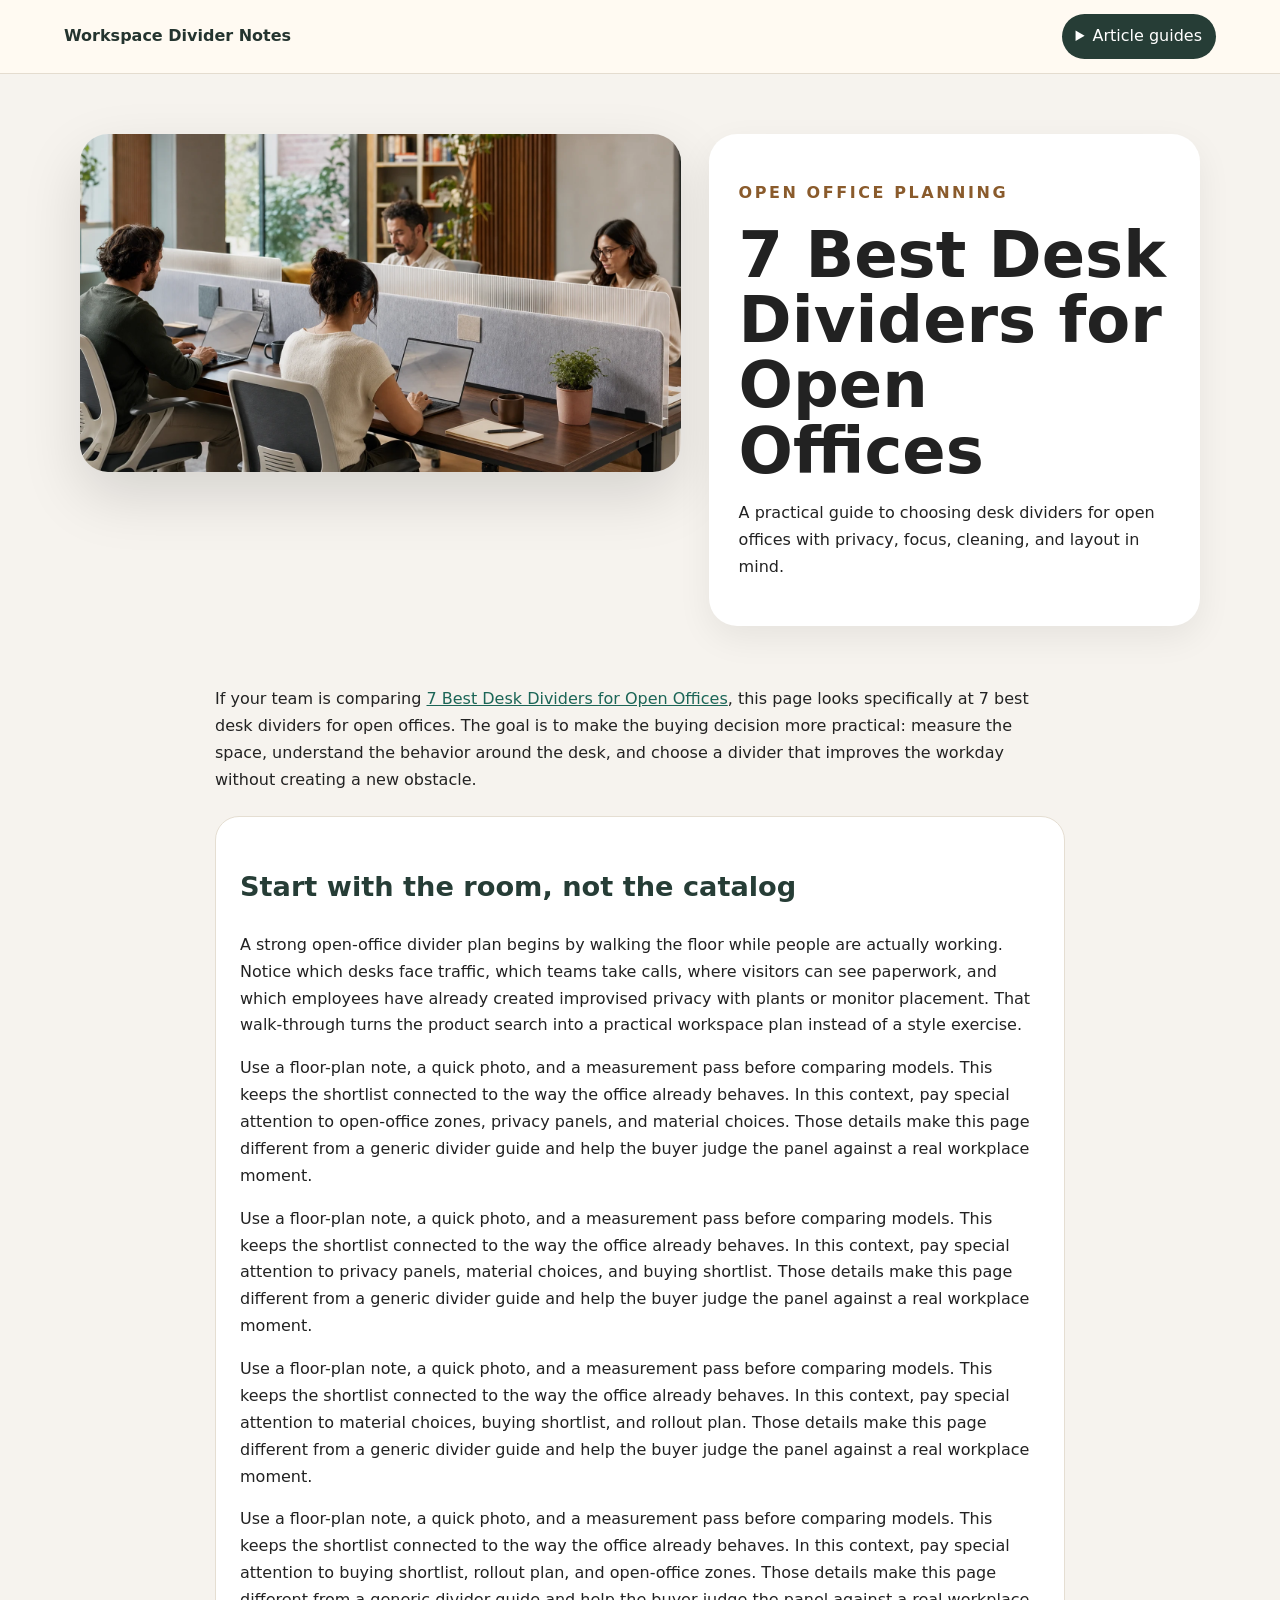
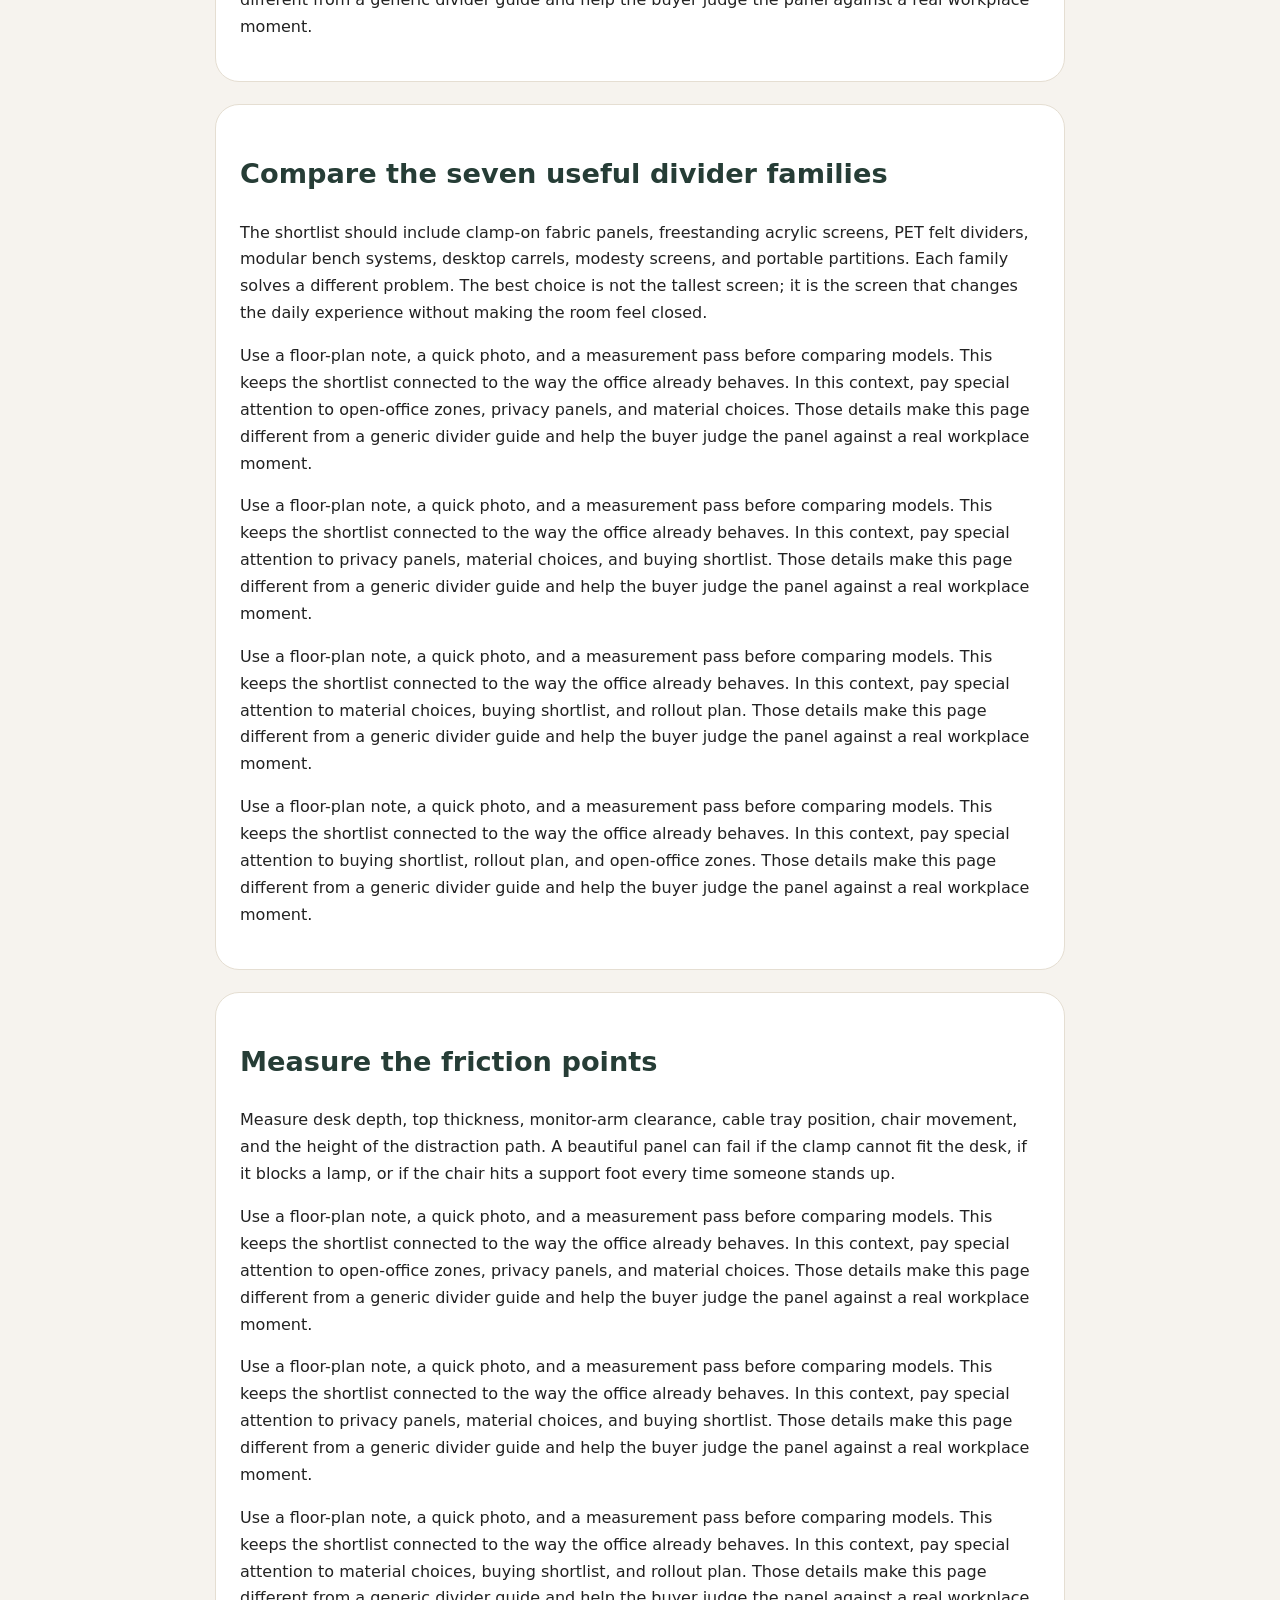
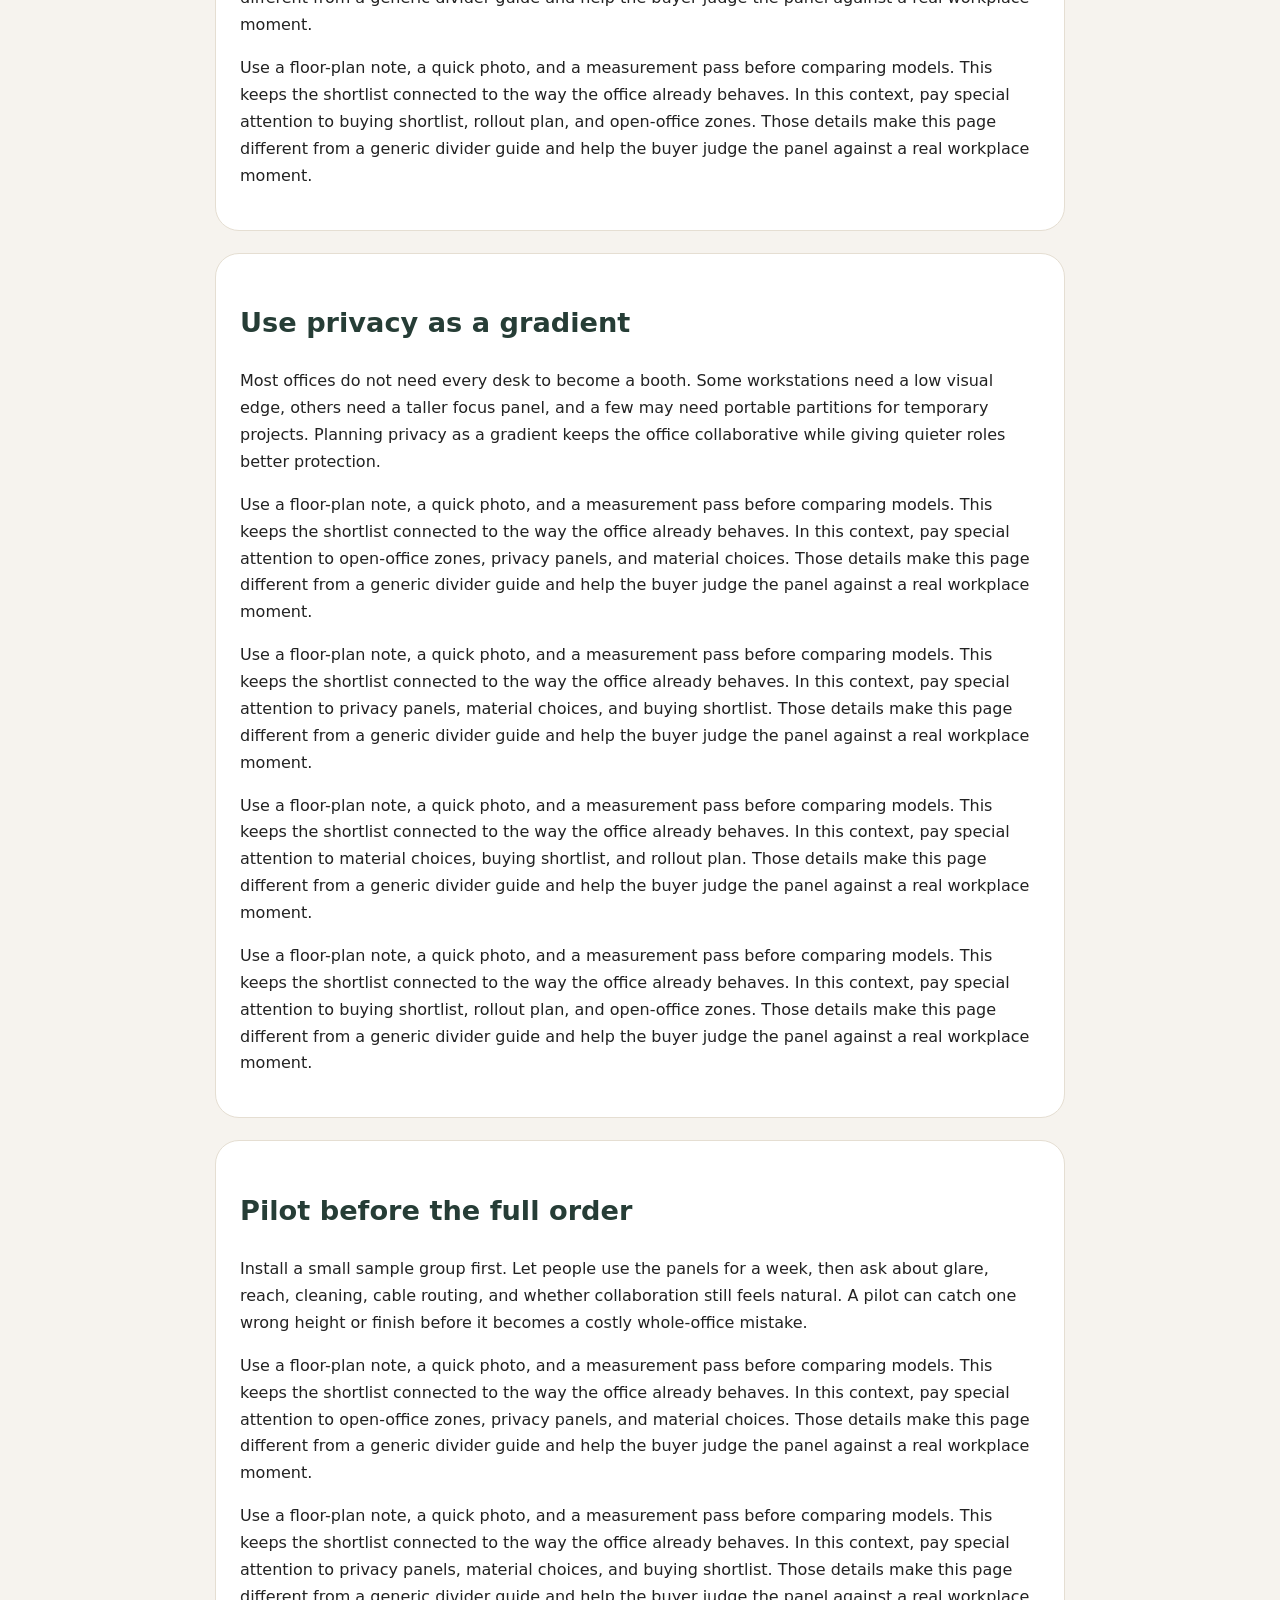
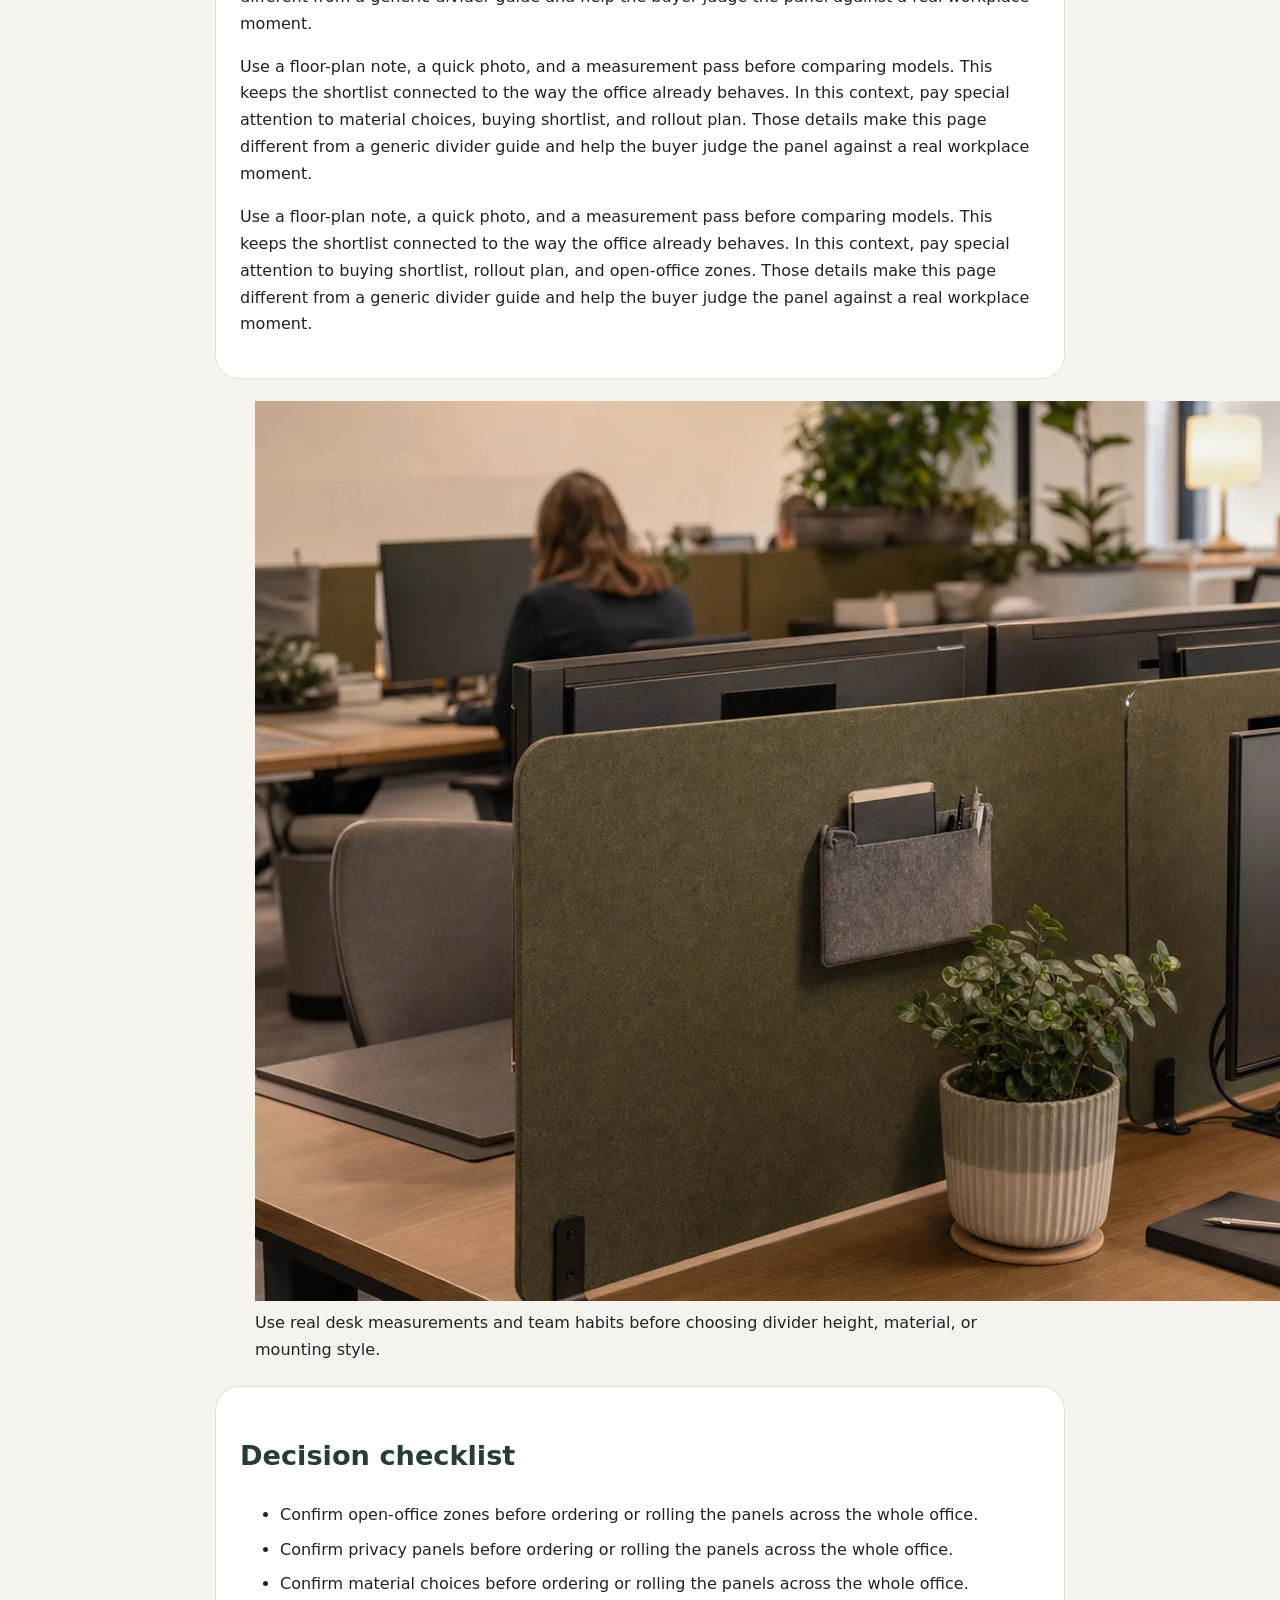
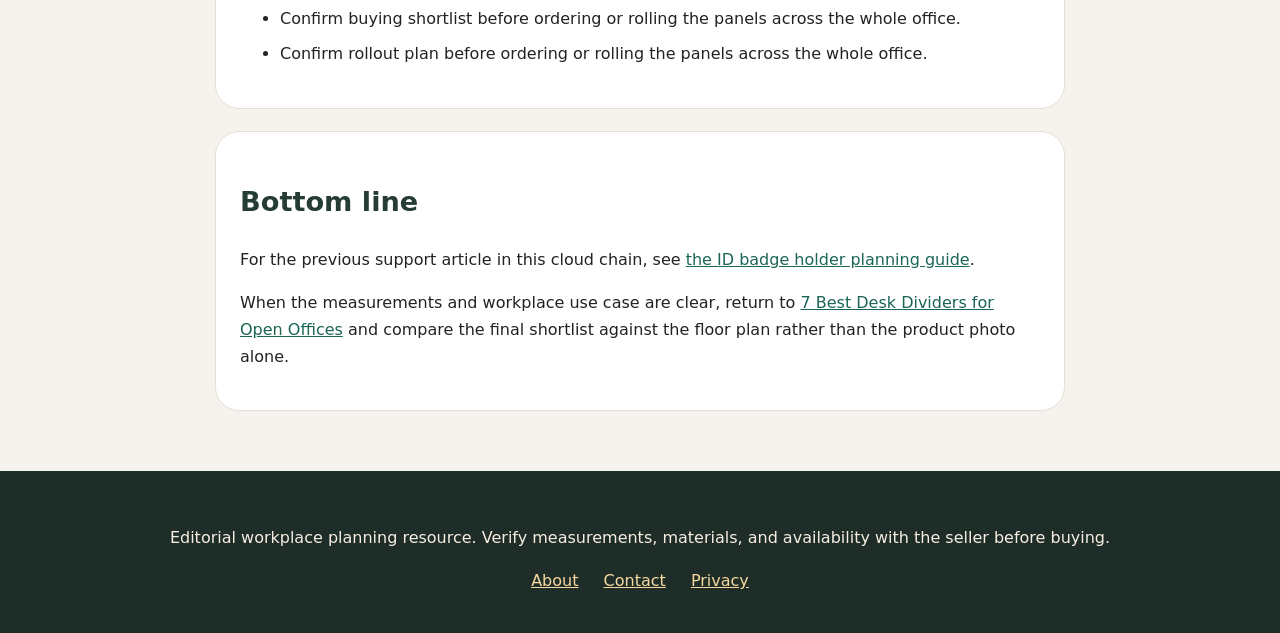
==== commit 8ce6fd05: "Rebuild row 294 with distinct articles and OpenAI images" ====
--- a/index.html
+++ b/index.html
@@ -1,2 +1,3 @@
 <!DOCTYPE html>
-<html lang="en"><head><meta charset="utf-8"/><meta content="width=device-width,initial-scale=1" name="viewport"/><title>7 Best Desk Dividers for Open Offices</title><meta content="A practical guide to choosing desk dividers for open offices with privacy, focus, cleaning, and layout in mind." name="description"/><link href="https://armaragex.github.io/lestallion-desk-dividers-open-offices-294/index.html" rel="canonical"/><link href="style.css" rel="stylesheet"/><script type="application/ld+json">{"@context":"https://schema.org","@type":"Article","headline":"7 Best Desk Dividers for Open Offices"}</script></head><body><header class="top"><a class="brand" href="index.html">Workspace Divider Notes</a><details><summary>Article guides</summary><ul><li><a href="index.html">Main guide</a></li><li><a href="acoustic-focus-zones.html">Desk Dividers for Acoustic Focus Zones</a></li><li><a href="shared-bench-layouts.html">Desk Dividers for Shared Bench Layouts</a></li><li><a href="privacy-without-isolation.html">Privacy Without Isolation in Open Offices</a></li><li><a href="materials-and-cleaning.html">Desk Divider Materials, Cleaning, and Durability</a></li><li><a href="reception-training-rooms.html">Desk Dividers for Reception, Training Rooms, and Flex Desks</a></li><li><a href="buying-in-bulk.html">Buying Desk Dividers in Bulk for Growing Teams</a></li></ul></details></header><main><section class="hero"><img alt="Open office desks with tasteful privacy dividers" src="assets/hero.webp"/><div><p class="eyebrow">Open office planning</p><h1>7 Best Desk Dividers for Open Offices</h1><p>A practical guide to choosing desk dividers for open offices with privacy, focus, cleaning, and layout in mind.</p></div></section><article><p>If your team is comparing <a href="https://lestallion.com/blogs/product-reviews/best-desk-dividers-for-open-offices">7 Best Desk Dividers for Open Offices</a>, start with the workspace problem first: focus, privacy, noise, desk sharing, or a cleaner front-office impression. This guide turns the shortlist into a planning framework so the final divider choice feels useful in a real open office, not just attractive in a product photo.</p><section class="card"><h2>Where desk dividers help most</h2><p>Open offices usually need dividers in the places where attention changes quickly: sales teams beside quiet analysts, reception counters beside admin work, or shared benches where people move between laptop calls and paperwork. A divider gives each person a clearer edge without asking the company to rebuild the room.</p><p>For a practical buying pass, note the desk size, people nearby, movement behind the chair, cleaning routine, and whether the panel must move during future team changes. These details keep the choice grounded in daily work instead of style alone.</p><p>The strongest use case is not total silence. It is reducing the small visual interruptions that make people look up every few minutes. A modest panel can hide keyboard movement, passing traffic, and desk clutter while still leaving the team easy to reach.</p><p>For a practical buying pass, note the desk size, people nearby, movement behind the chair, cleaning routine, and whether the panel must move during future team changes. These details keep the choice grounded in daily work instead of style alone.</p><p>Before buying, walk the office during a normal busy hour. Mark where people lower their voices, where monitors face walkways, where visitors can see private paperwork, and where workers use headphones all day. Those spots tell you which desks need panels first.</p><p>For a practical buying pass, note the desk size, people nearby, movement behind the chair, cleaning routine, and whether the panel must move during future team changes. These details keep the choice grounded in daily work instead of style alone.</p></section><section class="card"><h2>How to compare the seven options</h2><p>A good shortlist should include different divider types rather than seven versions of the same panel. Compare clamp-on fabric panels, freestanding acrylic screens, PET felt dividers, modular benching panels, privacy carrels, desktop modesty screens, and portable folding partitions.</p><p>For a practical buying pass, note the desk size, people nearby, movement behind the chair, cleaning routine, and whether the panel must move during future team changes. These details keep the choice grounded in daily work instead of style alone.</p><p>The right product depends on the job. Clamp-on panels feel permanent and tidy, while freestanding screens are easier to move during team changes. Acrylic keeps light moving through the office, but felt or fabric can look warmer and soften the room.</p><p>For a practical buying pass, note the desk size, people nearby, movement behind the chair, cleaning routine, and whether the panel must move during future team changes. These details keep the choice grounded in daily work instead of style alone.</p><p>Use the product list as a measurement exercise. Note panel width, height above the desk, clamp range, thickness, corner shape, and whether the surface can accept pins or notes. Small specification differences matter when every desk has a monitor arm or lamp.</p><p>For a practical buying pass, note the desk size, people nearby, movement behind the chair, cleaning routine, and whether the panel must move during future team changes. These details keep the choice grounded in daily work instead of style alone.</p></section><section class="card"><h2>Height, depth, and sightline planning</h2><p>Divider height should be chosen by sightline, not guesswork. Sit at the desk, look toward the main distraction path, and measure the height needed to block movement while preserving daylight and quick team recognition.</p><p>For a practical buying pass, note the desk size, people nearby, movement behind the chair, cleaning routine, and whether the panel must move during future team changes. These details keep the choice grounded in daily work instead of style alone.</p><p>Depth matters too. A panel that consumes too much surface area can make a small desk feel cramped. Teams with laptops, docking stations, paper trays, and desk lamps need a divider that protects focus without stealing the working zone.</p><p>For a practical buying pass, note the desk size, people nearby, movement behind the chair, cleaning routine, and whether the panel must move during future team changes. These details keep the choice grounded in daily work instead of style alone.</p><p>For bench layouts, check the view from both sides. One worker may need privacy from the aisle while the opposite worker needs space for a second monitor. A symmetric divider is not always the best answer.</p><p>For a practical buying pass, note the desk size, people nearby, movement behind the chair, cleaning routine, and whether the panel must move during future team changes. These details keep the choice grounded in daily work instead of style alone.</p></section><section class="card"><h2>Materials and acoustic expectations</h2><p>Materials shape both appearance and maintenance. Fabric and PET felt often feel calmer in a focused workspace. Acrylic and polycarbonate are useful where light, wipeability, and visibility matter. Laminate or metal-framed systems can suit heavier daily use.</p><p>For a practical buying pass, note the desk size, people nearby, movement behind the chair, cleaning routine, and whether the panel must move during future team changes. These details keep the choice grounded in daily work instead of style alone.</p><p>A desk divider is not a soundproof wall. It can reduce visual distraction and slightly soften nearby noise, especially with textile surfaces, but it will not remove phone calls or room echo by itself. Pair panels with layout changes, meeting etiquette, and quiet zones.</p><p>For a practical buying pass, note the desk size, people nearby, movement behind the chair, cleaning routine, and whether the panel must move during future team changes. These details keep the choice grounded in daily work instead of style alone.</p><p>Cleaning routines should be honest. Shared desks, training rooms, and reception counters need surfaces that can handle frequent touch. A beautiful material that nobody knows how to clean becomes a facilities problem later.</p><p>For a practical buying pass, note the desk size, people nearby, movement behind the chair, cleaning routine, and whether the panel must move during future team changes. These details keep the choice grounded in daily work instead of style alone.</p></section><section class="card"><h2>Shared desks and flexible teams</h2><p>Hybrid offices need dividers that can survive change. If people rotate desks, choose panels that do not depend on one worker’s personal setup. Clear cable paths, durable edges, and simple mounting rules become more important than decorative details.</p><p>For a practical buying pass, note the desk size, people nearby, movement behind the chair, cleaning routine, and whether the panel must move during future team changes. These details keep the choice grounded in daily work instead of style alone.</p><p>For hoteling desks, dividers can create a sense of arrival. A worker who uses the desk only twice a week still benefits from a defined personal zone, especially when the surrounding office is busy.</p><p>For a practical buying pass, note the desk size, people nearby, movement behind the chair, cleaning routine, and whether the panel must move during future team changes. These details keep the choice grounded in daily work instead of style alone.</p><p>Flexible teams should standardize a few dimensions. Buying every divider as a one-off creates mismatched heights, colors, and hardware. A small standard keeps the floor plan calmer and makes replacements easier.</p><p>For a practical buying pass, note the desk size, people nearby, movement behind the chair, cleaning routine, and whether the panel must move during future team changes. These details keep the choice grounded in daily work instead of style alone.</p></section><section class="card"><h2>Cleaning, maintenance, and replacement</h2><p>Maintenance planning starts before the first order. Ask who wipes panels, how often shared desks are reset, and where spare clamps or feet will be stored. Dividers are furniture, but they behave like frequently touched workplace equipment.</p><p>For a practical buying pass, note the desk size, people nearby, movement behind the chair, cleaning routine, and whether the panel must move during future team changes. These details keep the choice grounded in daily work instead of style alone.</p><p>Inspect edges, corners, and hardware during the first month. Loose clamps, chipped acrylic, stained fabric, or unstable feet are signs that the product may not fit the environment. A small pilot can reveal these problems before a large purchase.</p><p>For a practical buying pass, note the desk size, people nearby, movement behind the chair, cleaning routine, and whether the panel must move during future team changes. These details keep the choice grounded in daily work instead of style alone.</p><p>Replacement planning also matters. If the office may add ten desks later, choose a product line that can be reordered consistently. A discontinued color or bracket can make a neat layout look patched together.</p><p>For a practical buying pass, note the desk size, people nearby, movement behind the chair, cleaning routine, and whether the panel must move during future team changes. These details keep the choice grounded in daily work instead of style alone.</p></section><section class="card"><h2>Rollout checklist for open offices</h2><p>Start with a pilot row, not the whole office. Install panels on a few representative desks: one bench run, one manager-adjacent station, one reception or admin desk, and one high-focus role. Collect comments after real workdays, not just after installation.</p><p>For a practical buying pass, note the desk size, people nearby, movement behind the chair, cleaning routine, and whether the panel must move during future team changes. These details keep the choice grounded in daily work instead of style alone.</p><p>Check for unintended problems. Panels can block HVAC flow, reduce daylight, interfere with monitor arms, or make quick collaboration feel awkward. Adjust height, spacing, or material before committing to the full order.</p><p>For a practical buying pass, note the desk size, people nearby, movement behind the chair, cleaning routine, and whether the panel must move during future team changes. These details keep the choice grounded in daily work instead of style alone.</p><p>Document the final setup with photos and measurements. Future facilities work becomes easier when the team knows the exact panel height, clamp position, desk model, and cable route that worked.</p><p>For a practical buying pass, note the desk size, people nearby, movement behind the chair, cleaning routine, and whether the panel must move during future team changes. These details keep the choice grounded in daily work instead of style alone.</p></section><section class="card"><h2>Final buying notes</h2><p>The best divider is the one that improves focus without making the office feel closed off. A lower translucent screen may be perfect for a collaborative team, while a taller felt panel may suit a finance or operations pod.</p><p>For a practical buying pass, note the desk size, people nearby, movement behind the chair, cleaning routine, and whether the panel must move during future team changes. These details keep the choice grounded in daily work instead of style alone.</p><p>Use the guide as a practical filter: measure first, decide the privacy level second, then compare products. That order prevents attractive panels from winning before the workspace problem is clear.</p><p>For a practical buying pass, note the desk size, people nearby, movement behind the chair, cleaning routine, and whether the panel must move during future team changes. These details keep the choice grounded in daily work instead of style alone.</p><p>For the prior support article in this chain, review <a href="https://lestallion-id-badge-holders-293.onrender.com/index.html">the ID badge holder planning guide</a>. When you are ready to compare the current shortlist, return to <a href="https://lestallion.com/blogs/product-reviews/best-desk-dividers-for-open-offices">7 Best Desk Dividers for Open Offices</a> and match the product details to your floor plan.</p><p>For a practical buying pass, note the desk size, people nearby, movement behind the chair, cleaning routine, and whether the panel must move during future team changes. These details keep the choice grounded in daily work instead of style alone.</p></section><section class="faq"><h2>FAQ</h2><h3>Do desk dividers make open offices quieter?</h3><p>They can soften the feel of nearby distractions and reduce visual interruption, but they should not be treated as full soundproofing.</p><h3>Should every desk use the same divider?</h3><p>Not always. Shared standards help the office look consistent, but focus zones, reception desks, and training rooms may need different materials or heights.</p></section></article></main><footer><p>Editorial workplace planning resource. Verify measurements, materials, and availability with the seller before buying.</p><a href="about.html">About</a> <a href="contact.html">Contact</a> <a href="privacy.html">Privacy</a></footer></body></html>+
+<html lang="en"><head><meta charset="utf-8"/><meta content="width=device-width,initial-scale=1" name="viewport"/><title>7 Best Desk Dividers for Open Offices</title><meta content="Practical workplace planning notes for 7 best desk dividers for open offices, with desk measurements, privacy tradeoffs, cleaning, and rollout guidance." name="description"/><link href="https://armaragex.github.io/lestallion-desk-dividers-open-offices-294/index.html" rel="canonical"/><link href="style.css" rel="stylesheet"/><script type="application/ld+json">{"@context":"https://schema.org","@type":"Article","headline":"7 Best Desk Dividers for Open Offices"}</script></head><body><header class="top"><a class="brand" href="index.html">Workspace Divider Notes</a><details><summary>Article guides</summary><ul><li><a href="index.html">Main guide</a></li><li><a href="acoustic-focus-zones.html">Desk Dividers for Acoustic Focus Zones</a></li><li><a href="shared-bench-layouts.html">Desk Dividers for Shared Bench Layouts</a></li><li><a href="privacy-without-isolation.html">Privacy Without Isolation in Open Offices</a></li><li><a href="materials-and-cleaning.html">Desk Divider Materials, Cleaning, and Durability</a></li><li><a href="reception-training-rooms.html">Desk Dividers for Reception, Training Rooms, and Flex Desks</a></li><li><a href="buying-in-bulk.html">Buying Desk Dividers in Bulk for Growing Teams</a></li></ul></details></header><main><section class="hero"><img alt="Open office desks with tasteful privacy dividers" src="assets/hero.webp"/><div><p class="eyebrow">Open office planning</p><h1>7 Best Desk Dividers for Open Offices</h1><p>A practical guide to choosing desk dividers for open offices with privacy, focus, cleaning, and layout in mind.</p></div></section><article><p>If your team is comparing <a href="https://lestallion.com/blogs/product-reviews/best-desk-dividers-for-open-offices">7 Best Desk Dividers for Open Offices</a>, this page looks specifically at 7 best desk dividers for open offices. The goal is to make the buying decision more practical: measure the space, understand the behavior around the desk, and choose a divider that improves the workday without creating a new obstacle.</p><section class="card"><h2>Start with the room, not the catalog</h2><p>A strong open-office divider plan begins by walking the floor while people are actually working. Notice which desks face traffic, which teams take calls, where visitors can see paperwork, and which employees have already created improvised privacy with plants or monitor placement. That walk-through turns the product search into a practical workspace plan instead of a style exercise.</p><p>Use a floor-plan note, a quick photo, and a measurement pass before comparing models. This keeps the shortlist connected to the way the office already behaves. In this context, pay special attention to open-office zones, privacy panels, and material choices. Those details make this page different from a generic divider guide and help the buyer judge the panel against a real workplace moment.</p><p>Use a floor-plan note, a quick photo, and a measurement pass before comparing models. This keeps the shortlist connected to the way the office already behaves. In this context, pay special attention to privacy panels, material choices, and buying shortlist. Those details make this page different from a generic divider guide and help the buyer judge the panel against a real workplace moment.</p><p>Use a floor-plan note, a quick photo, and a measurement pass before comparing models. This keeps the shortlist connected to the way the office already behaves. In this context, pay special attention to material choices, buying shortlist, and rollout plan. Those details make this page different from a generic divider guide and help the buyer judge the panel against a real workplace moment.</p><p>Use a floor-plan note, a quick photo, and a measurement pass before comparing models. This keeps the shortlist connected to the way the office already behaves. In this context, pay special attention to buying shortlist, rollout plan, and open-office zones. Those details make this page different from a generic divider guide and help the buyer judge the panel against a real workplace moment.</p></section><section class="card"><h2>Compare the seven useful divider families</h2><p>The shortlist should include clamp-on fabric panels, freestanding acrylic screens, PET felt dividers, modular bench systems, desktop carrels, modesty screens, and portable partitions. Each family solves a different problem. The best choice is not the tallest screen; it is the screen that changes the daily experience without making the room feel closed.</p><p>Use a floor-plan note, a quick photo, and a measurement pass before comparing models. This keeps the shortlist connected to the way the office already behaves. In this context, pay special attention to open-office zones, privacy panels, and material choices. Those details make this page different from a generic divider guide and help the buyer judge the panel against a real workplace moment.</p><p>Use a floor-plan note, a quick photo, and a measurement pass before comparing models. This keeps the shortlist connected to the way the office already behaves. In this context, pay special attention to privacy panels, material choices, and buying shortlist. Those details make this page different from a generic divider guide and help the buyer judge the panel against a real workplace moment.</p><p>Use a floor-plan note, a quick photo, and a measurement pass before comparing models. This keeps the shortlist connected to the way the office already behaves. In this context, pay special attention to material choices, buying shortlist, and rollout plan. Those details make this page different from a generic divider guide and help the buyer judge the panel against a real workplace moment.</p><p>Use a floor-plan note, a quick photo, and a measurement pass before comparing models. This keeps the shortlist connected to the way the office already behaves. In this context, pay special attention to buying shortlist, rollout plan, and open-office zones. Those details make this page different from a generic divider guide and help the buyer judge the panel against a real workplace moment.</p></section><section class="card"><h2>Measure the friction points</h2><p>Measure desk depth, top thickness, monitor-arm clearance, cable tray position, chair movement, and the height of the distraction path. A beautiful panel can fail if the clamp cannot fit the desk, if it blocks a lamp, or if the chair hits a support foot every time someone stands up.</p><p>Use a floor-plan note, a quick photo, and a measurement pass before comparing models. This keeps the shortlist connected to the way the office already behaves. In this context, pay special attention to open-office zones, privacy panels, and material choices. Those details make this page different from a generic divider guide and help the buyer judge the panel against a real workplace moment.</p><p>Use a floor-plan note, a quick photo, and a measurement pass before comparing models. This keeps the shortlist connected to the way the office already behaves. In this context, pay special attention to privacy panels, material choices, and buying shortlist. Those details make this page different from a generic divider guide and help the buyer judge the panel against a real workplace moment.</p><p>Use a floor-plan note, a quick photo, and a measurement pass before comparing models. This keeps the shortlist connected to the way the office already behaves. In this context, pay special attention to material choices, buying shortlist, and rollout plan. Those details make this page different from a generic divider guide and help the buyer judge the panel against a real workplace moment.</p><p>Use a floor-plan note, a quick photo, and a measurement pass before comparing models. This keeps the shortlist connected to the way the office already behaves. In this context, pay special attention to buying shortlist, rollout plan, and open-office zones. Those details make this page different from a generic divider guide and help the buyer judge the panel against a real workplace moment.</p></section><section class="card"><h2>Use privacy as a gradient</h2><p>Most offices do not need every desk to become a booth. Some workstations need a low visual edge, others need a taller focus panel, and a few may need portable partitions for temporary projects. Planning privacy as a gradient keeps the office collaborative while giving quieter roles better protection.</p><p>Use a floor-plan note, a quick photo, and a measurement pass before comparing models. This keeps the shortlist connected to the way the office already behaves. In this context, pay special attention to open-office zones, privacy panels, and material choices. Those details make this page different from a generic divider guide and help the buyer judge the panel against a real workplace moment.</p><p>Use a floor-plan note, a quick photo, and a measurement pass before comparing models. This keeps the shortlist connected to the way the office already behaves. In this context, pay special attention to privacy panels, material choices, and buying shortlist. Those details make this page different from a generic divider guide and help the buyer judge the panel against a real workplace moment.</p><p>Use a floor-plan note, a quick photo, and a measurement pass before comparing models. This keeps the shortlist connected to the way the office already behaves. In this context, pay special attention to material choices, buying shortlist, and rollout plan. Those details make this page different from a generic divider guide and help the buyer judge the panel against a real workplace moment.</p><p>Use a floor-plan note, a quick photo, and a measurement pass before comparing models. This keeps the shortlist connected to the way the office already behaves. In this context, pay special attention to buying shortlist, rollout plan, and open-office zones. Those details make this page different from a generic divider guide and help the buyer judge the panel against a real workplace moment.</p></section><section class="card"><h2>Pilot before the full order</h2><p>Install a small sample group first. Let people use the panels for a week, then ask about glare, reach, cleaning, cable routing, and whether collaboration still feels natural. A pilot can catch one wrong height or finish before it becomes a costly whole-office mistake.</p><p>Use a floor-plan note, a quick photo, and a measurement pass before comparing models. This keeps the shortlist connected to the way the office already behaves. In this context, pay special attention to open-office zones, privacy panels, and material choices. Those details make this page different from a generic divider guide and help the buyer judge the panel against a real workplace moment.</p><p>Use a floor-plan note, a quick photo, and a measurement pass before comparing models. This keeps the shortlist connected to the way the office already behaves. In this context, pay special attention to privacy panels, material choices, and buying shortlist. Those details make this page different from a generic divider guide and help the buyer judge the panel against a real workplace moment.</p><p>Use a floor-plan note, a quick photo, and a measurement pass before comparing models. This keeps the shortlist connected to the way the office already behaves. In this context, pay special attention to material choices, buying shortlist, and rollout plan. Those details make this page different from a generic divider guide and help the buyer judge the panel against a real workplace moment.</p><p>Use a floor-plan note, a quick photo, and a measurement pass before comparing models. This keeps the shortlist connected to the way the office already behaves. In this context, pay special attention to buying shortlist, rollout plan, and open-office zones. Those details make this page different from a generic divider guide and help the buyer judge the panel against a real workplace moment.</p></section><figure class="mid"><img alt="Team workspace with desk divider panels in daily use" src="assets/inline.webp"/><figcaption>Use real desk measurements and team habits before choosing divider height, material, or mounting style.</figcaption></figure><section class="card"><h2>Decision checklist</h2><ul><li>Confirm open-office zones before ordering or rolling the panels across the whole office.</li><li>Confirm privacy panels before ordering or rolling the panels across the whole office.</li><li>Confirm material choices before ordering or rolling the panels across the whole office.</li><li>Confirm buying shortlist before ordering or rolling the panels across the whole office.</li><li>Confirm rollout plan before ordering or rolling the panels across the whole office.</li></ul></section><section class="card"><h2>Bottom line</h2><p>For the previous support article in this cloud chain, see <a href="https://lestallion-id-badge-holders-293.onrender.com/index.html">the ID badge holder planning guide</a>.</p><p>When the measurements and workplace use case are clear, return to <a href="https://lestallion.com/blogs/product-reviews/best-desk-dividers-for-open-offices">7 Best Desk Dividers for Open Offices</a> and compare the final shortlist against the floor plan rather than the product photo alone.</p></section></article></main><footer><p>Editorial workplace planning resource. Verify measurements, materials, and availability with the seller before buying.</p><a href="about.html">About</a> <a href="contact.html">Contact</a> <a href="privacy.html">Privacy</a></footer></body></html>
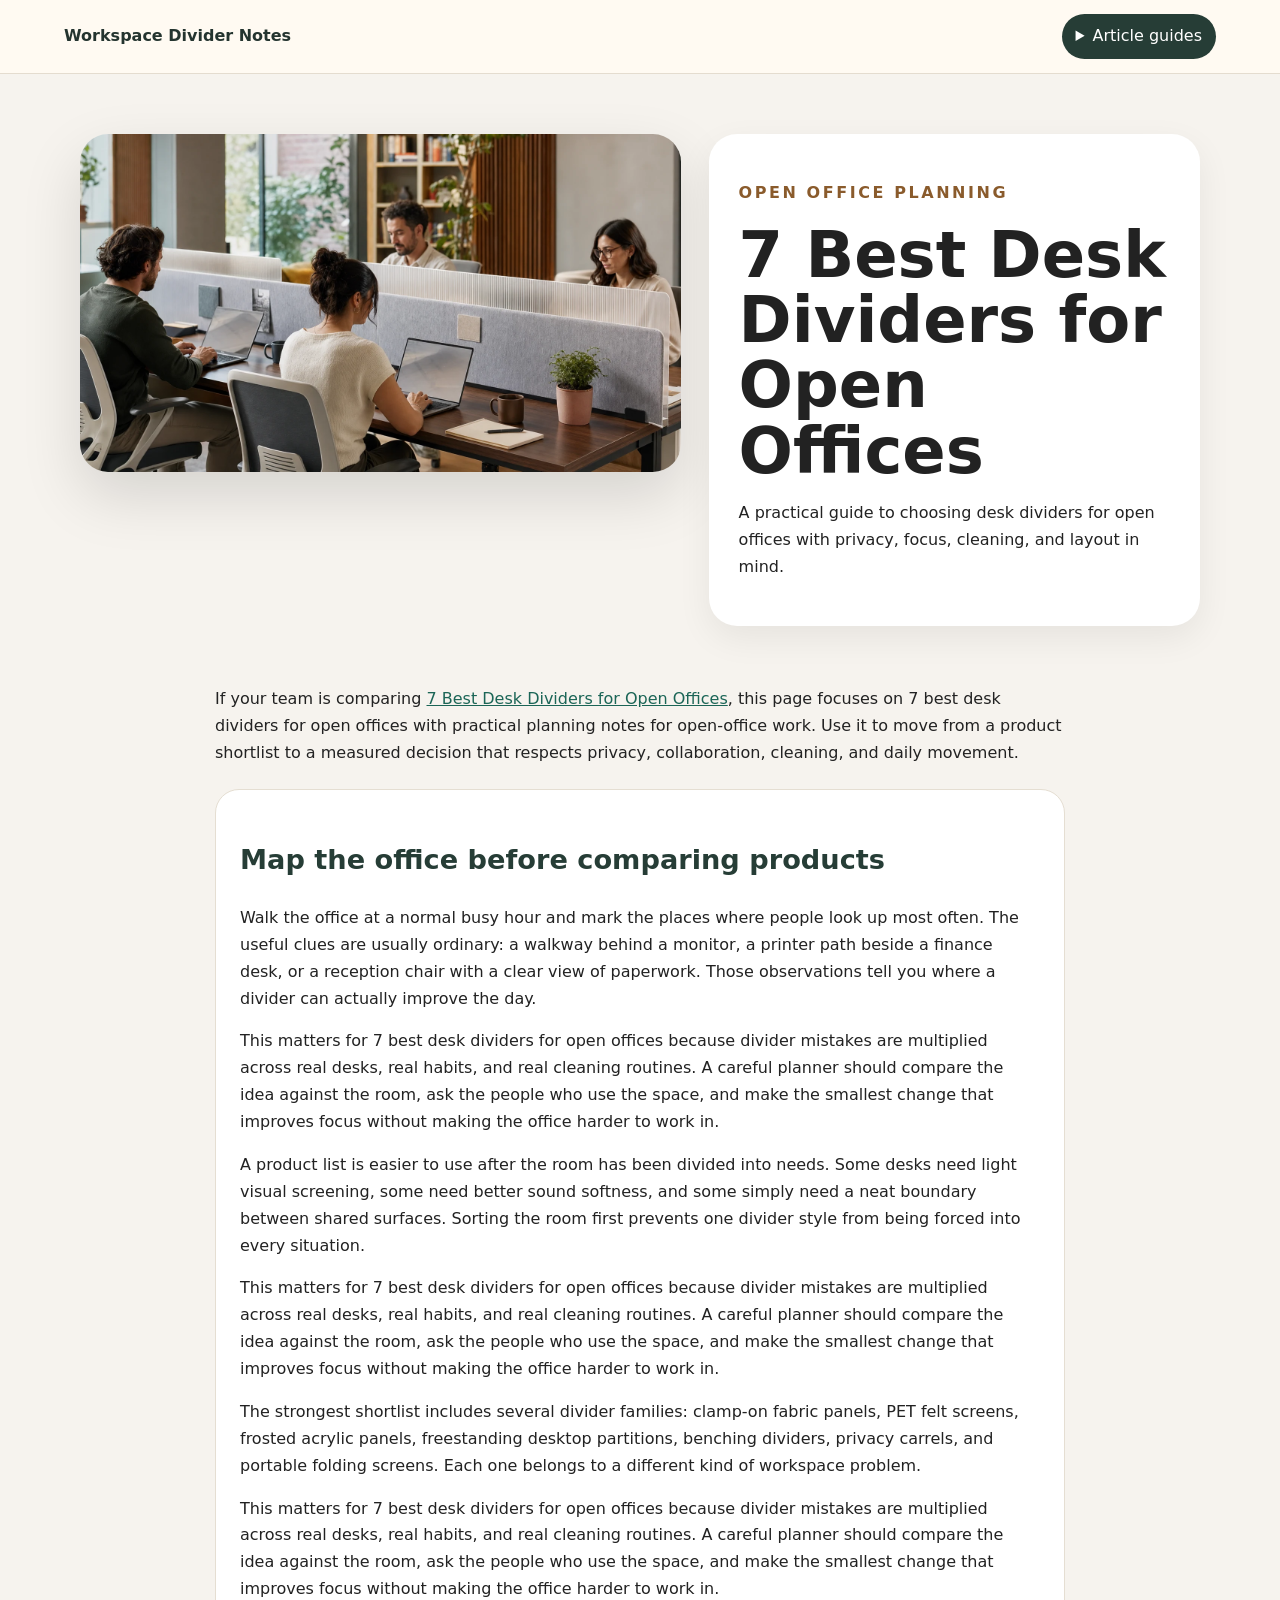
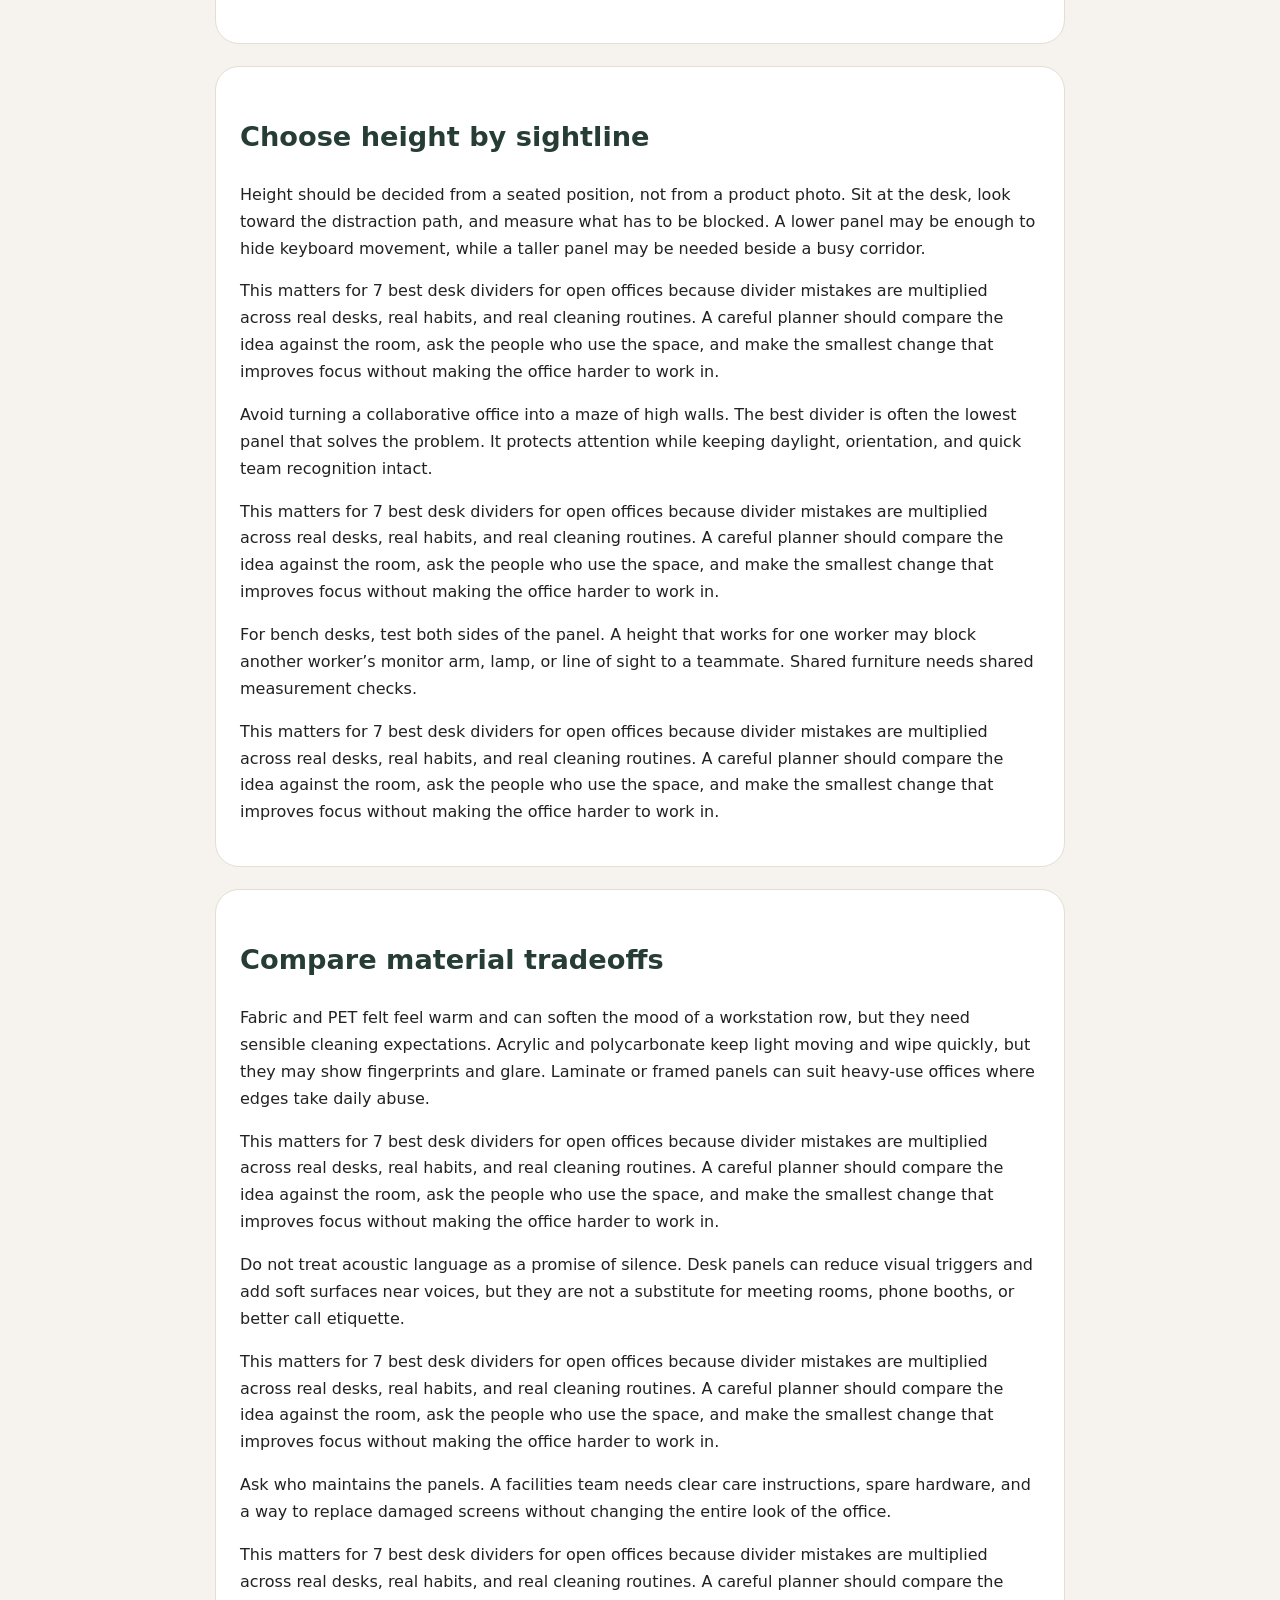
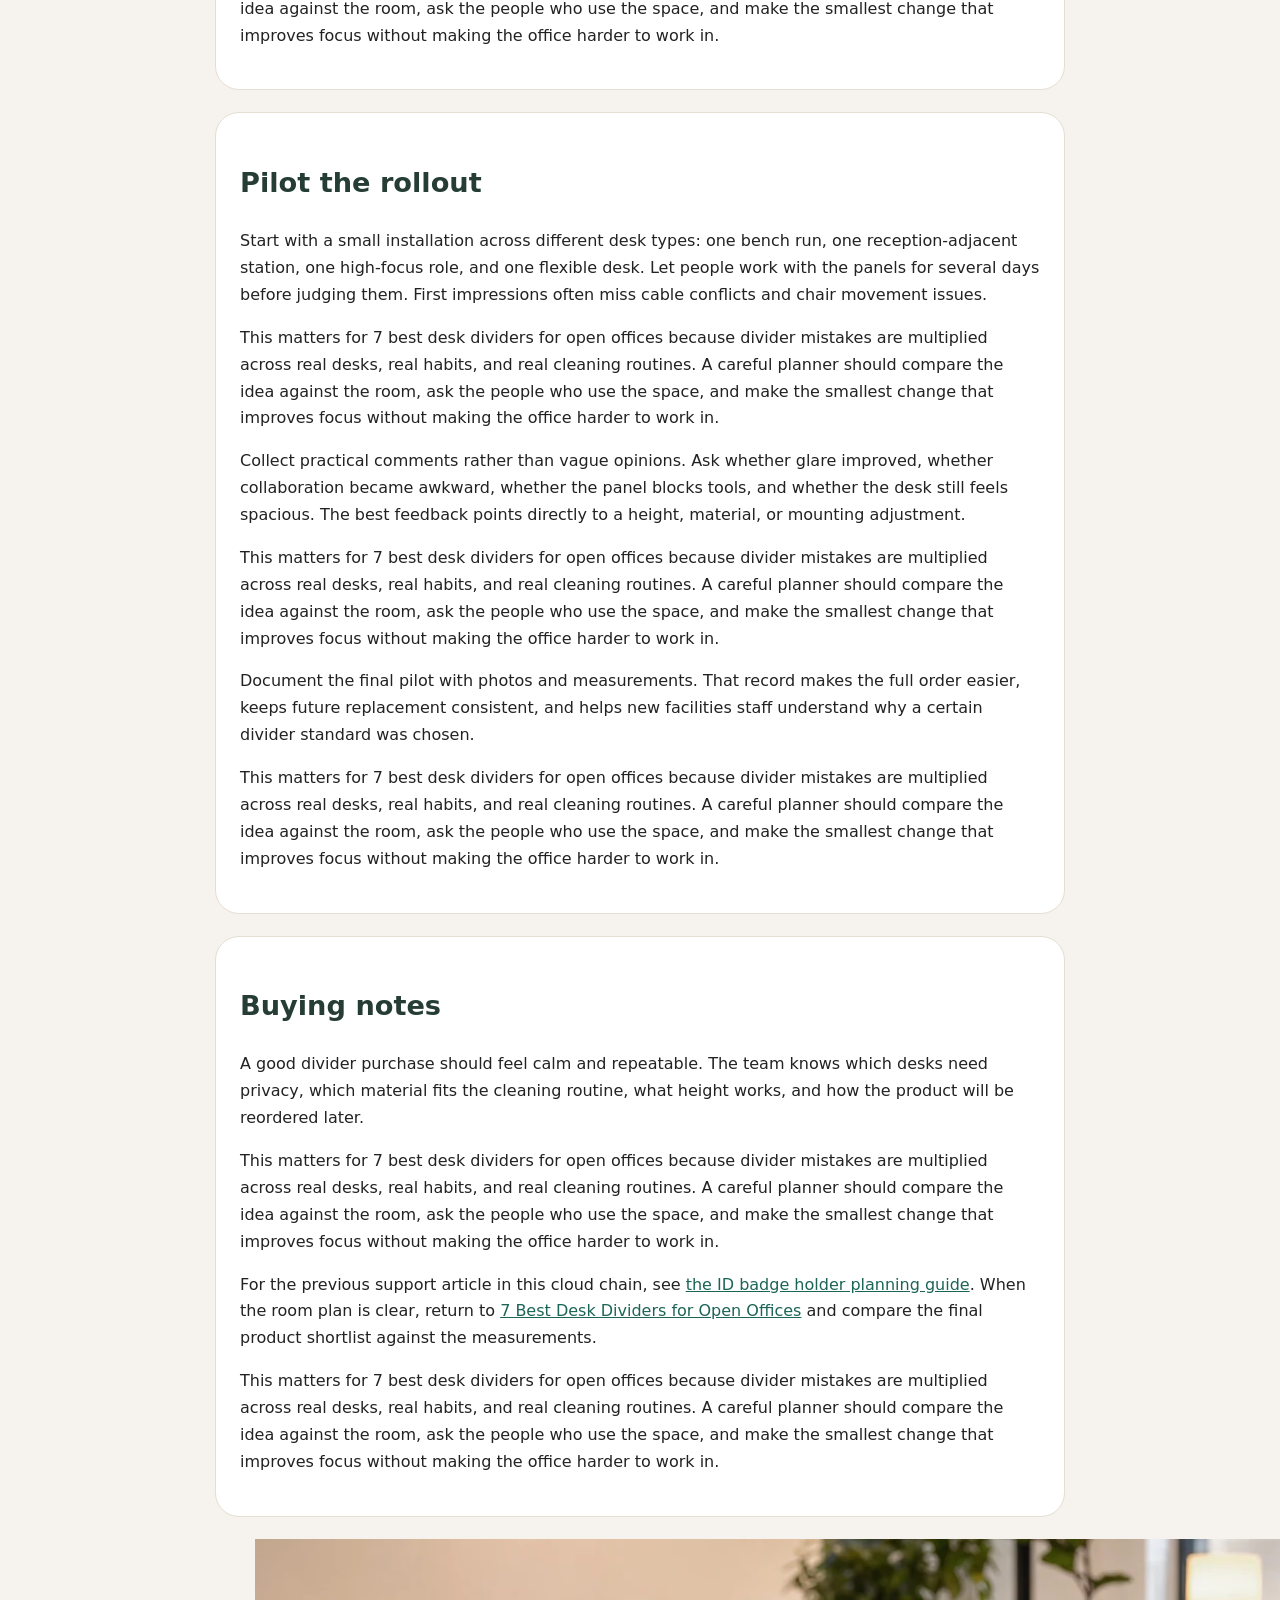
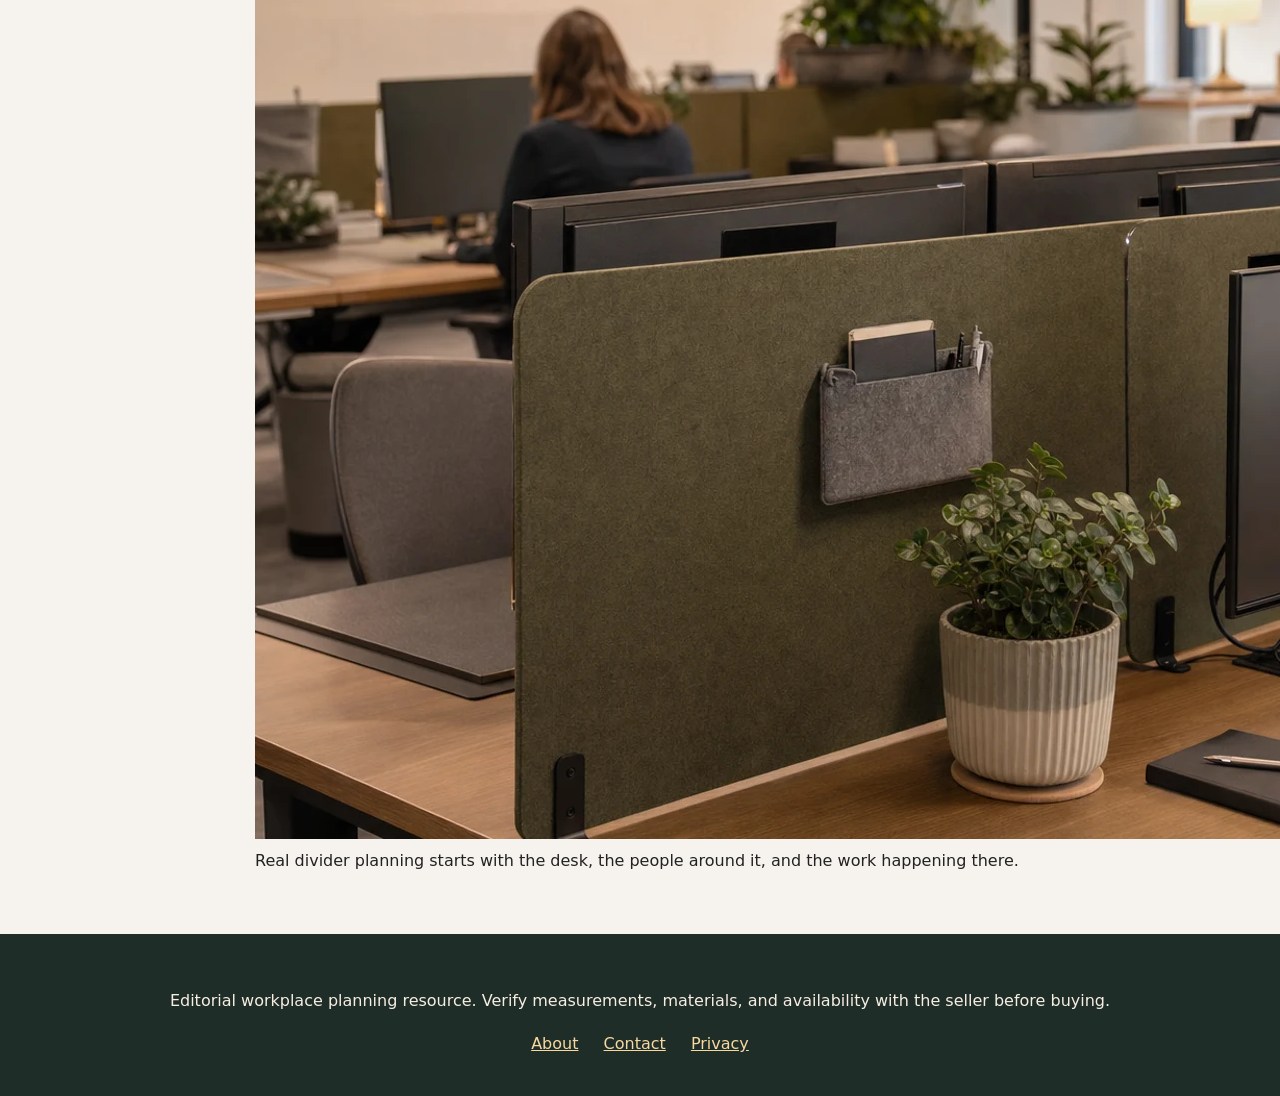
==== commit b32983af: "Replace duplicate child copy with distinct editorial pages" ====
--- a/index.html
+++ b/index.html
@@ -1,3 +1,3 @@
 <!DOCTYPE html>
 
-<html lang="en"><head><meta charset="utf-8"/><meta content="width=device-width,initial-scale=1" name="viewport"/><title>7 Best Desk Dividers for Open Offices</title><meta content="Practical workplace planning notes for 7 best desk dividers for open offices, with desk measurements, privacy tradeoffs, cleaning, and rollout guidance." name="description"/><link href="https://armaragex.github.io/lestallion-desk-dividers-open-offices-294/index.html" rel="canonical"/><link href="style.css" rel="stylesheet"/><script type="application/ld+json">{"@context":"https://schema.org","@type":"Article","headline":"7 Best Desk Dividers for Open Offices"}</script></head><body><header class="top"><a class="brand" href="index.html">Workspace Divider Notes</a><details><summary>Article guides</summary><ul><li><a href="index.html">Main guide</a></li><li><a href="acoustic-focus-zones.html">Desk Dividers for Acoustic Focus Zones</a></li><li><a href="shared-bench-layouts.html">Desk Dividers for Shared Bench Layouts</a></li><li><a href="privacy-without-isolation.html">Privacy Without Isolation in Open Offices</a></li><li><a href="materials-and-cleaning.html">Desk Divider Materials, Cleaning, and Durability</a></li><li><a href="reception-training-rooms.html">Desk Dividers for Reception, Training Rooms, and Flex Desks</a></li><li><a href="buying-in-bulk.html">Buying Desk Dividers in Bulk for Growing Teams</a></li></ul></details></header><main><section class="hero"><img alt="Open office desks with tasteful privacy dividers" src="assets/hero.webp"/><div><p class="eyebrow">Open office planning</p><h1>7 Best Desk Dividers for Open Offices</h1><p>A practical guide to choosing desk dividers for open offices with privacy, focus, cleaning, and layout in mind.</p></div></section><article><p>If your team is comparing <a href="https://lestallion.com/blogs/product-reviews/best-desk-dividers-for-open-offices">7 Best Desk Dividers for Open Offices</a>, this page looks specifically at 7 best desk dividers for open offices. The goal is to make the buying decision more practical: measure the space, understand the behavior around the desk, and choose a divider that improves the workday without creating a new obstacle.</p><section class="card"><h2>Start with the room, not the catalog</h2><p>A strong open-office divider plan begins by walking the floor while people are actually working. Notice which desks face traffic, which teams take calls, where visitors can see paperwork, and which employees have already created improvised privacy with plants or monitor placement. That walk-through turns the product search into a practical workspace plan instead of a style exercise.</p><p>Use a floor-plan note, a quick photo, and a measurement pass before comparing models. This keeps the shortlist connected to the way the office already behaves. In this context, pay special attention to open-office zones, privacy panels, and material choices. Those details make this page different from a generic divider guide and help the buyer judge the panel against a real workplace moment.</p><p>Use a floor-plan note, a quick photo, and a measurement pass before comparing models. This keeps the shortlist connected to the way the office already behaves. In this context, pay special attention to privacy panels, material choices, and buying shortlist. Those details make this page different from a generic divider guide and help the buyer judge the panel against a real workplace moment.</p><p>Use a floor-plan note, a quick photo, and a measurement pass before comparing models. This keeps the shortlist connected to the way the office already behaves. In this context, pay special attention to material choices, buying shortlist, and rollout plan. Those details make this page different from a generic divider guide and help the buyer judge the panel against a real workplace moment.</p><p>Use a floor-plan note, a quick photo, and a measurement pass before comparing models. This keeps the shortlist connected to the way the office already behaves. In this context, pay special attention to buying shortlist, rollout plan, and open-office zones. Those details make this page different from a generic divider guide and help the buyer judge the panel against a real workplace moment.</p></section><section class="card"><h2>Compare the seven useful divider families</h2><p>The shortlist should include clamp-on fabric panels, freestanding acrylic screens, PET felt dividers, modular bench systems, desktop carrels, modesty screens, and portable partitions. Each family solves a different problem. The best choice is not the tallest screen; it is the screen that changes the daily experience without making the room feel closed.</p><p>Use a floor-plan note, a quick photo, and a measurement pass before comparing models. This keeps the shortlist connected to the way the office already behaves. In this context, pay special attention to open-office zones, privacy panels, and material choices. Those details make this page different from a generic divider guide and help the buyer judge the panel against a real workplace moment.</p><p>Use a floor-plan note, a quick photo, and a measurement pass before comparing models. This keeps the shortlist connected to the way the office already behaves. In this context, pay special attention to privacy panels, material choices, and buying shortlist. Those details make this page different from a generic divider guide and help the buyer judge the panel against a real workplace moment.</p><p>Use a floor-plan note, a quick photo, and a measurement pass before comparing models. This keeps the shortlist connected to the way the office already behaves. In this context, pay special attention to material choices, buying shortlist, and rollout plan. Those details make this page different from a generic divider guide and help the buyer judge the panel against a real workplace moment.</p><p>Use a floor-plan note, a quick photo, and a measurement pass before comparing models. This keeps the shortlist connected to the way the office already behaves. In this context, pay special attention to buying shortlist, rollout plan, and open-office zones. Those details make this page different from a generic divider guide and help the buyer judge the panel against a real workplace moment.</p></section><section class="card"><h2>Measure the friction points</h2><p>Measure desk depth, top thickness, monitor-arm clearance, cable tray position, chair movement, and the height of the distraction path. A beautiful panel can fail if the clamp cannot fit the desk, if it blocks a lamp, or if the chair hits a support foot every time someone stands up.</p><p>Use a floor-plan note, a quick photo, and a measurement pass before comparing models. This keeps the shortlist connected to the way the office already behaves. In this context, pay special attention to open-office zones, privacy panels, and material choices. Those details make this page different from a generic divider guide and help the buyer judge the panel against a real workplace moment.</p><p>Use a floor-plan note, a quick photo, and a measurement pass before comparing models. This keeps the shortlist connected to the way the office already behaves. In this context, pay special attention to privacy panels, material choices, and buying shortlist. Those details make this page different from a generic divider guide and help the buyer judge the panel against a real workplace moment.</p><p>Use a floor-plan note, a quick photo, and a measurement pass before comparing models. This keeps the shortlist connected to the way the office already behaves. In this context, pay special attention to material choices, buying shortlist, and rollout plan. Those details make this page different from a generic divider guide and help the buyer judge the panel against a real workplace moment.</p><p>Use a floor-plan note, a quick photo, and a measurement pass before comparing models. This keeps the shortlist connected to the way the office already behaves. In this context, pay special attention to buying shortlist, rollout plan, and open-office zones. Those details make this page different from a generic divider guide and help the buyer judge the panel against a real workplace moment.</p></section><section class="card"><h2>Use privacy as a gradient</h2><p>Most offices do not need every desk to become a booth. Some workstations need a low visual edge, others need a taller focus panel, and a few may need portable partitions for temporary projects. Planning privacy as a gradient keeps the office collaborative while giving quieter roles better protection.</p><p>Use a floor-plan note, a quick photo, and a measurement pass before comparing models. This keeps the shortlist connected to the way the office already behaves. In this context, pay special attention to open-office zones, privacy panels, and material choices. Those details make this page different from a generic divider guide and help the buyer judge the panel against a real workplace moment.</p><p>Use a floor-plan note, a quick photo, and a measurement pass before comparing models. This keeps the shortlist connected to the way the office already behaves. In this context, pay special attention to privacy panels, material choices, and buying shortlist. Those details make this page different from a generic divider guide and help the buyer judge the panel against a real workplace moment.</p><p>Use a floor-plan note, a quick photo, and a measurement pass before comparing models. This keeps the shortlist connected to the way the office already behaves. In this context, pay special attention to material choices, buying shortlist, and rollout plan. Those details make this page different from a generic divider guide and help the buyer judge the panel against a real workplace moment.</p><p>Use a floor-plan note, a quick photo, and a measurement pass before comparing models. This keeps the shortlist connected to the way the office already behaves. In this context, pay special attention to buying shortlist, rollout plan, and open-office zones. Those details make this page different from a generic divider guide and help the buyer judge the panel against a real workplace moment.</p></section><section class="card"><h2>Pilot before the full order</h2><p>Install a small sample group first. Let people use the panels for a week, then ask about glare, reach, cleaning, cable routing, and whether collaboration still feels natural. A pilot can catch one wrong height or finish before it becomes a costly whole-office mistake.</p><p>Use a floor-plan note, a quick photo, and a measurement pass before comparing models. This keeps the shortlist connected to the way the office already behaves. In this context, pay special attention to open-office zones, privacy panels, and material choices. Those details make this page different from a generic divider guide and help the buyer judge the panel against a real workplace moment.</p><p>Use a floor-plan note, a quick photo, and a measurement pass before comparing models. This keeps the shortlist connected to the way the office already behaves. In this context, pay special attention to privacy panels, material choices, and buying shortlist. Those details make this page different from a generic divider guide and help the buyer judge the panel against a real workplace moment.</p><p>Use a floor-plan note, a quick photo, and a measurement pass before comparing models. This keeps the shortlist connected to the way the office already behaves. In this context, pay special attention to material choices, buying shortlist, and rollout plan. Those details make this page different from a generic divider guide and help the buyer judge the panel against a real workplace moment.</p><p>Use a floor-plan note, a quick photo, and a measurement pass before comparing models. This keeps the shortlist connected to the way the office already behaves. In this context, pay special attention to buying shortlist, rollout plan, and open-office zones. Those details make this page different from a generic divider guide and help the buyer judge the panel against a real workplace moment.</p></section><figure class="mid"><img alt="Team workspace with desk divider panels in daily use" src="assets/inline.webp"/><figcaption>Use real desk measurements and team habits before choosing divider height, material, or mounting style.</figcaption></figure><section class="card"><h2>Decision checklist</h2><ul><li>Confirm open-office zones before ordering or rolling the panels across the whole office.</li><li>Confirm privacy panels before ordering or rolling the panels across the whole office.</li><li>Confirm material choices before ordering or rolling the panels across the whole office.</li><li>Confirm buying shortlist before ordering or rolling the panels across the whole office.</li><li>Confirm rollout plan before ordering or rolling the panels across the whole office.</li></ul></section><section class="card"><h2>Bottom line</h2><p>For the previous support article in this cloud chain, see <a href="https://lestallion-id-badge-holders-293.onrender.com/index.html">the ID badge holder planning guide</a>.</p><p>When the measurements and workplace use case are clear, return to <a href="https://lestallion.com/blogs/product-reviews/best-desk-dividers-for-open-offices">7 Best Desk Dividers for Open Offices</a> and compare the final shortlist against the floor plan rather than the product photo alone.</p></section></article></main><footer><p>Editorial workplace planning resource. Verify measurements, materials, and availability with the seller before buying.</p><a href="about.html">About</a> <a href="contact.html">Contact</a> <a href="privacy.html">Privacy</a></footer></body></html>+<html lang="en"><head><meta charset="utf-8"/><meta content="width=device-width,initial-scale=1" name="viewport"/><title>7 Best Desk Dividers for Open Offices</title><meta content="Practical workplace planning notes for 7 best desk dividers for open offices, with desk measurements, privacy tradeoffs, cleaning, and rollout guidance." name="description"/><link href="https://armaragex.github.io/lestallion-desk-dividers-open-offices-294/index.html" rel="canonical"/><link href="style.css" rel="stylesheet"/><script type="application/ld+json">{"@context":"https://schema.org","@type":"Article","headline":"7 Best Desk Dividers for Open Offices"}</script></head><body><header class="top"><a class="brand" href="index.html">Workspace Divider Notes</a><details><summary>Article guides</summary><ul><li><a href="index.html">Main guide</a></li><li><a href="acoustic-focus-zones.html">Desk Dividers for Acoustic Focus Zones</a></li><li><a href="shared-bench-layouts.html">Desk Dividers for Shared Bench Layouts</a></li><li><a href="privacy-without-isolation.html">Privacy Without Isolation in Open Offices</a></li><li><a href="materials-and-cleaning.html">Desk Divider Materials, Cleaning, and Durability</a></li><li><a href="reception-training-rooms.html">Desk Dividers for Reception, Training Rooms, and Flex Desks</a></li><li><a href="buying-in-bulk.html">Buying Desk Dividers in Bulk for Growing Teams</a></li></ul></details></header><main><section class="hero"><img alt="Open office desks with tasteful privacy dividers" src="assets/hero.webp"/><div><p class="eyebrow">Open office planning</p><h1>7 Best Desk Dividers for Open Offices</h1><p>A practical guide to choosing desk dividers for open offices with privacy, focus, cleaning, and layout in mind.</p></div></section><article><p>If your team is comparing <a href="https://lestallion.com/blogs/product-reviews/best-desk-dividers-for-open-offices">7 Best Desk Dividers for Open Offices</a>, this page focuses on 7 best desk dividers for open offices with practical planning notes for open-office work. Use it to move from a product shortlist to a measured decision that respects privacy, collaboration, cleaning, and daily movement.</p><section class="card"><h2>Map the office before comparing products</h2><p>Walk the office at a normal busy hour and mark the places where people look up most often. The useful clues are usually ordinary: a walkway behind a monitor, a printer path beside a finance desk, or a reception chair with a clear view of paperwork. Those observations tell you where a divider can actually improve the day.</p><p>This matters for 7 best desk dividers for open offices because divider mistakes are multiplied across real desks, real habits, and real cleaning routines. A careful planner should compare the idea against the room, ask the people who use the space, and make the smallest change that improves focus without making the office harder to work in.</p><p>A product list is easier to use after the room has been divided into needs. Some desks need light visual screening, some need better sound softness, and some simply need a neat boundary between shared surfaces. Sorting the room first prevents one divider style from being forced into every situation.</p><p>This matters for 7 best desk dividers for open offices because divider mistakes are multiplied across real desks, real habits, and real cleaning routines. A careful planner should compare the idea against the room, ask the people who use the space, and make the smallest change that improves focus without making the office harder to work in.</p><p>The strongest shortlist includes several divider families: clamp-on fabric panels, PET felt screens, frosted acrylic panels, freestanding desktop partitions, benching dividers, privacy carrels, and portable folding screens. Each one belongs to a different kind of workspace problem.</p><p>This matters for 7 best desk dividers for open offices because divider mistakes are multiplied across real desks, real habits, and real cleaning routines. A careful planner should compare the idea against the room, ask the people who use the space, and make the smallest change that improves focus without making the office harder to work in.</p></section><section class="card"><h2>Choose height by sightline</h2><p>Height should be decided from a seated position, not from a product photo. Sit at the desk, look toward the distraction path, and measure what has to be blocked. A lower panel may be enough to hide keyboard movement, while a taller panel may be needed beside a busy corridor.</p><p>This matters for 7 best desk dividers for open offices because divider mistakes are multiplied across real desks, real habits, and real cleaning routines. A careful planner should compare the idea against the room, ask the people who use the space, and make the smallest change that improves focus without making the office harder to work in.</p><p>Avoid turning a collaborative office into a maze of high walls. The best divider is often the lowest panel that solves the problem. It protects attention while keeping daylight, orientation, and quick team recognition intact.</p><p>This matters for 7 best desk dividers for open offices because divider mistakes are multiplied across real desks, real habits, and real cleaning routines. A careful planner should compare the idea against the room, ask the people who use the space, and make the smallest change that improves focus without making the office harder to work in.</p><p>For bench desks, test both sides of the panel. A height that works for one worker may block another worker’s monitor arm, lamp, or line of sight to a teammate. Shared furniture needs shared measurement checks.</p><p>This matters for 7 best desk dividers for open offices because divider mistakes are multiplied across real desks, real habits, and real cleaning routines. A careful planner should compare the idea against the room, ask the people who use the space, and make the smallest change that improves focus without making the office harder to work in.</p></section><section class="card"><h2>Compare material tradeoffs</h2><p>Fabric and PET felt feel warm and can soften the mood of a workstation row, but they need sensible cleaning expectations. Acrylic and polycarbonate keep light moving and wipe quickly, but they may show fingerprints and glare. Laminate or framed panels can suit heavy-use offices where edges take daily abuse.</p><p>This matters for 7 best desk dividers for open offices because divider mistakes are multiplied across real desks, real habits, and real cleaning routines. A careful planner should compare the idea against the room, ask the people who use the space, and make the smallest change that improves focus without making the office harder to work in.</p><p>Do not treat acoustic language as a promise of silence. Desk panels can reduce visual triggers and add soft surfaces near voices, but they are not a substitute for meeting rooms, phone booths, or better call etiquette.</p><p>This matters for 7 best desk dividers for open offices because divider mistakes are multiplied across real desks, real habits, and real cleaning routines. A careful planner should compare the idea against the room, ask the people who use the space, and make the smallest change that improves focus without making the office harder to work in.</p><p>Ask who maintains the panels. A facilities team needs clear care instructions, spare hardware, and a way to replace damaged screens without changing the entire look of the office.</p><p>This matters for 7 best desk dividers for open offices because divider mistakes are multiplied across real desks, real habits, and real cleaning routines. A careful planner should compare the idea against the room, ask the people who use the space, and make the smallest change that improves focus without making the office harder to work in.</p></section><section class="card"><h2>Pilot the rollout</h2><p>Start with a small installation across different desk types: one bench run, one reception-adjacent station, one high-focus role, and one flexible desk. Let people work with the panels for several days before judging them. First impressions often miss cable conflicts and chair movement issues.</p><p>This matters for 7 best desk dividers for open offices because divider mistakes are multiplied across real desks, real habits, and real cleaning routines. A careful planner should compare the idea against the room, ask the people who use the space, and make the smallest change that improves focus without making the office harder to work in.</p><p>Collect practical comments rather than vague opinions. Ask whether glare improved, whether collaboration became awkward, whether the panel blocks tools, and whether the desk still feels spacious. The best feedback points directly to a height, material, or mounting adjustment.</p><p>This matters for 7 best desk dividers for open offices because divider mistakes are multiplied across real desks, real habits, and real cleaning routines. A careful planner should compare the idea against the room, ask the people who use the space, and make the smallest change that improves focus without making the office harder to work in.</p><p>Document the final pilot with photos and measurements. That record makes the full order easier, keeps future replacement consistent, and helps new facilities staff understand why a certain divider standard was chosen.</p><p>This matters for 7 best desk dividers for open offices because divider mistakes are multiplied across real desks, real habits, and real cleaning routines. A careful planner should compare the idea against the room, ask the people who use the space, and make the smallest change that improves focus without making the office harder to work in.</p></section><section class="card"><h2>Buying notes</h2><p>A good divider purchase should feel calm and repeatable. The team knows which desks need privacy, which material fits the cleaning routine, what height works, and how the product will be reordered later.</p><p>This matters for 7 best desk dividers for open offices because divider mistakes are multiplied across real desks, real habits, and real cleaning routines. A careful planner should compare the idea against the room, ask the people who use the space, and make the smallest change that improves focus without making the office harder to work in.</p><p>For the previous support article in this cloud chain, see <a href="https://lestallion-id-badge-holders-293.onrender.com/index.html">the ID badge holder planning guide</a>. When the room plan is clear, return to <a href="https://lestallion.com/blogs/product-reviews/best-desk-dividers-for-open-offices">7 Best Desk Dividers for Open Offices</a> and compare the final product shortlist against the measurements.</p><p>This matters for 7 best desk dividers for open offices because divider mistakes are multiplied across real desks, real habits, and real cleaning routines. A careful planner should compare the idea against the room, ask the people who use the space, and make the smallest change that improves focus without making the office harder to work in.</p></section><figure class="mid"><img alt="Team workspace with desk divider panels in daily use" src="assets/inline.webp"/><figcaption>Real divider planning starts with the desk, the people around it, and the work happening there.</figcaption></figure></article></main><footer><p>Editorial workplace planning resource. Verify measurements, materials, and availability with the seller before buying.</p><a href="about.html">About</a> <a href="contact.html">Contact</a> <a href="privacy.html">Privacy</a></footer></body></html>
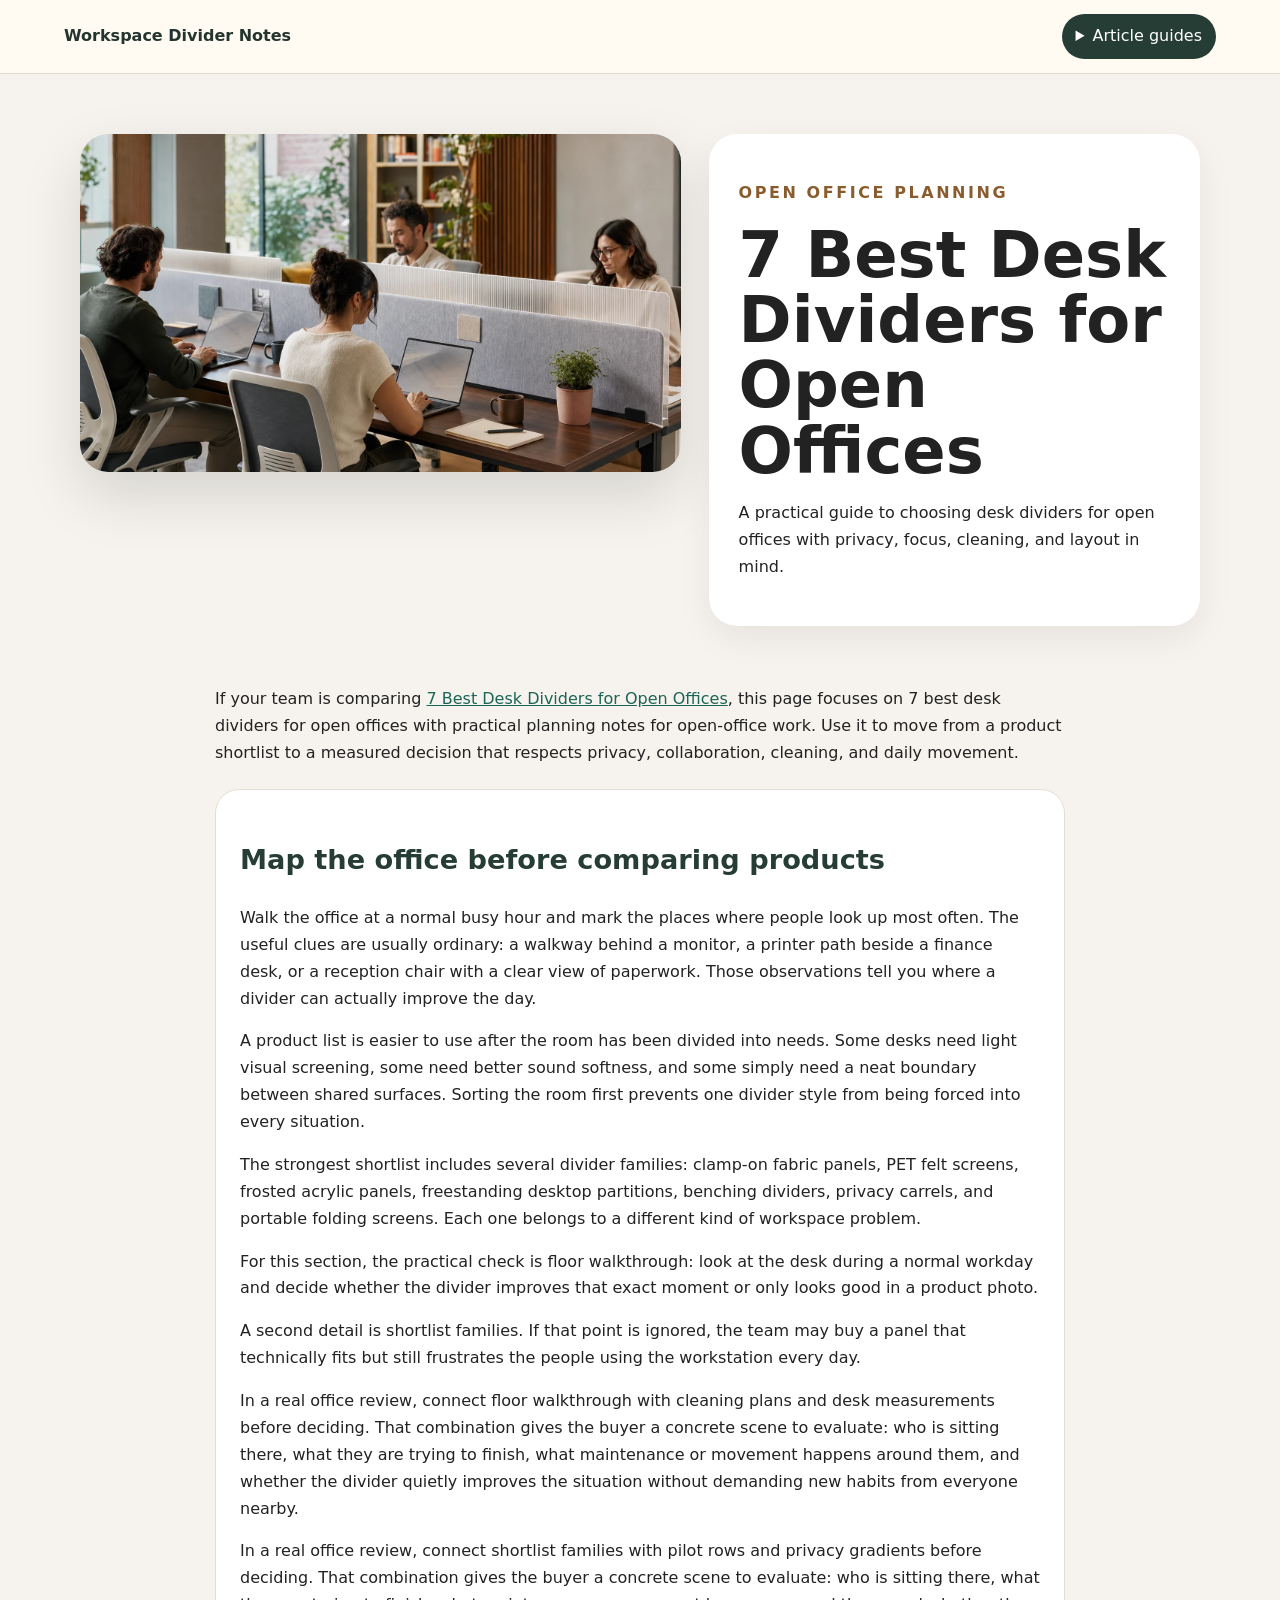
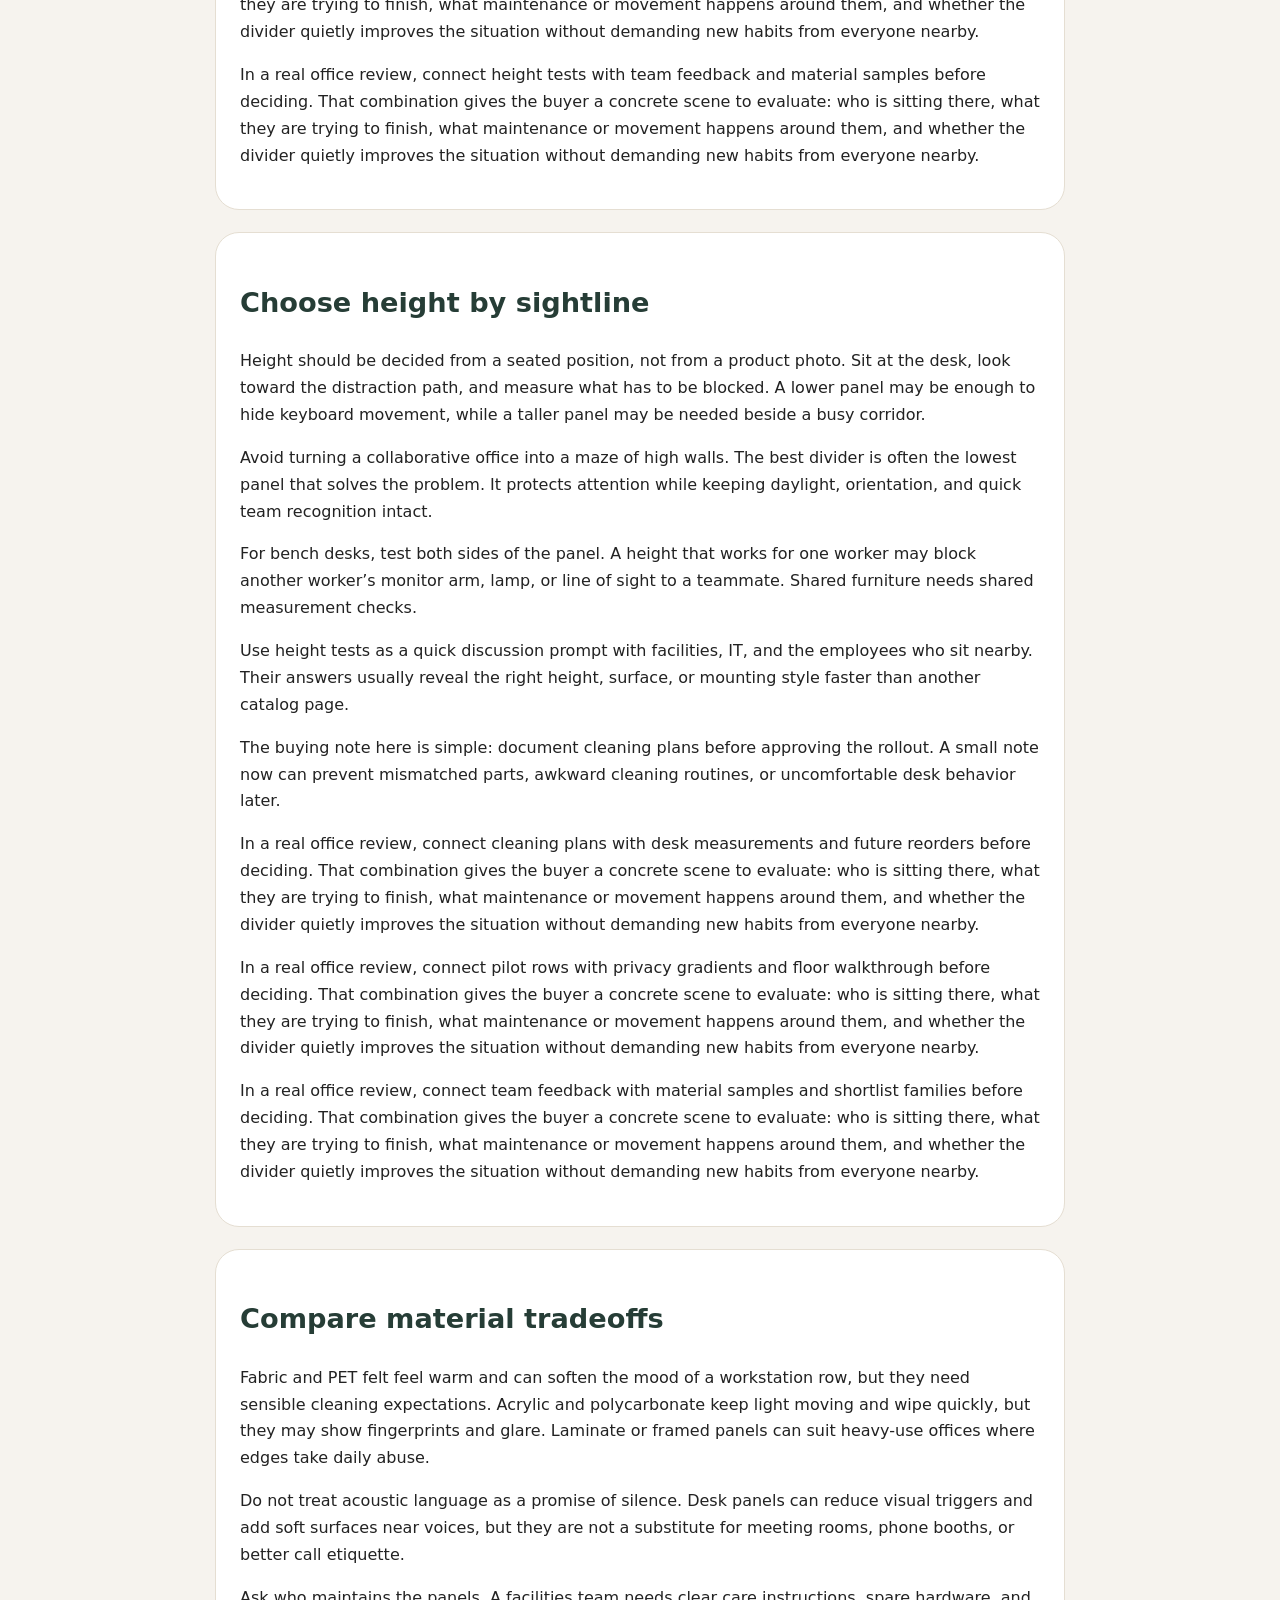
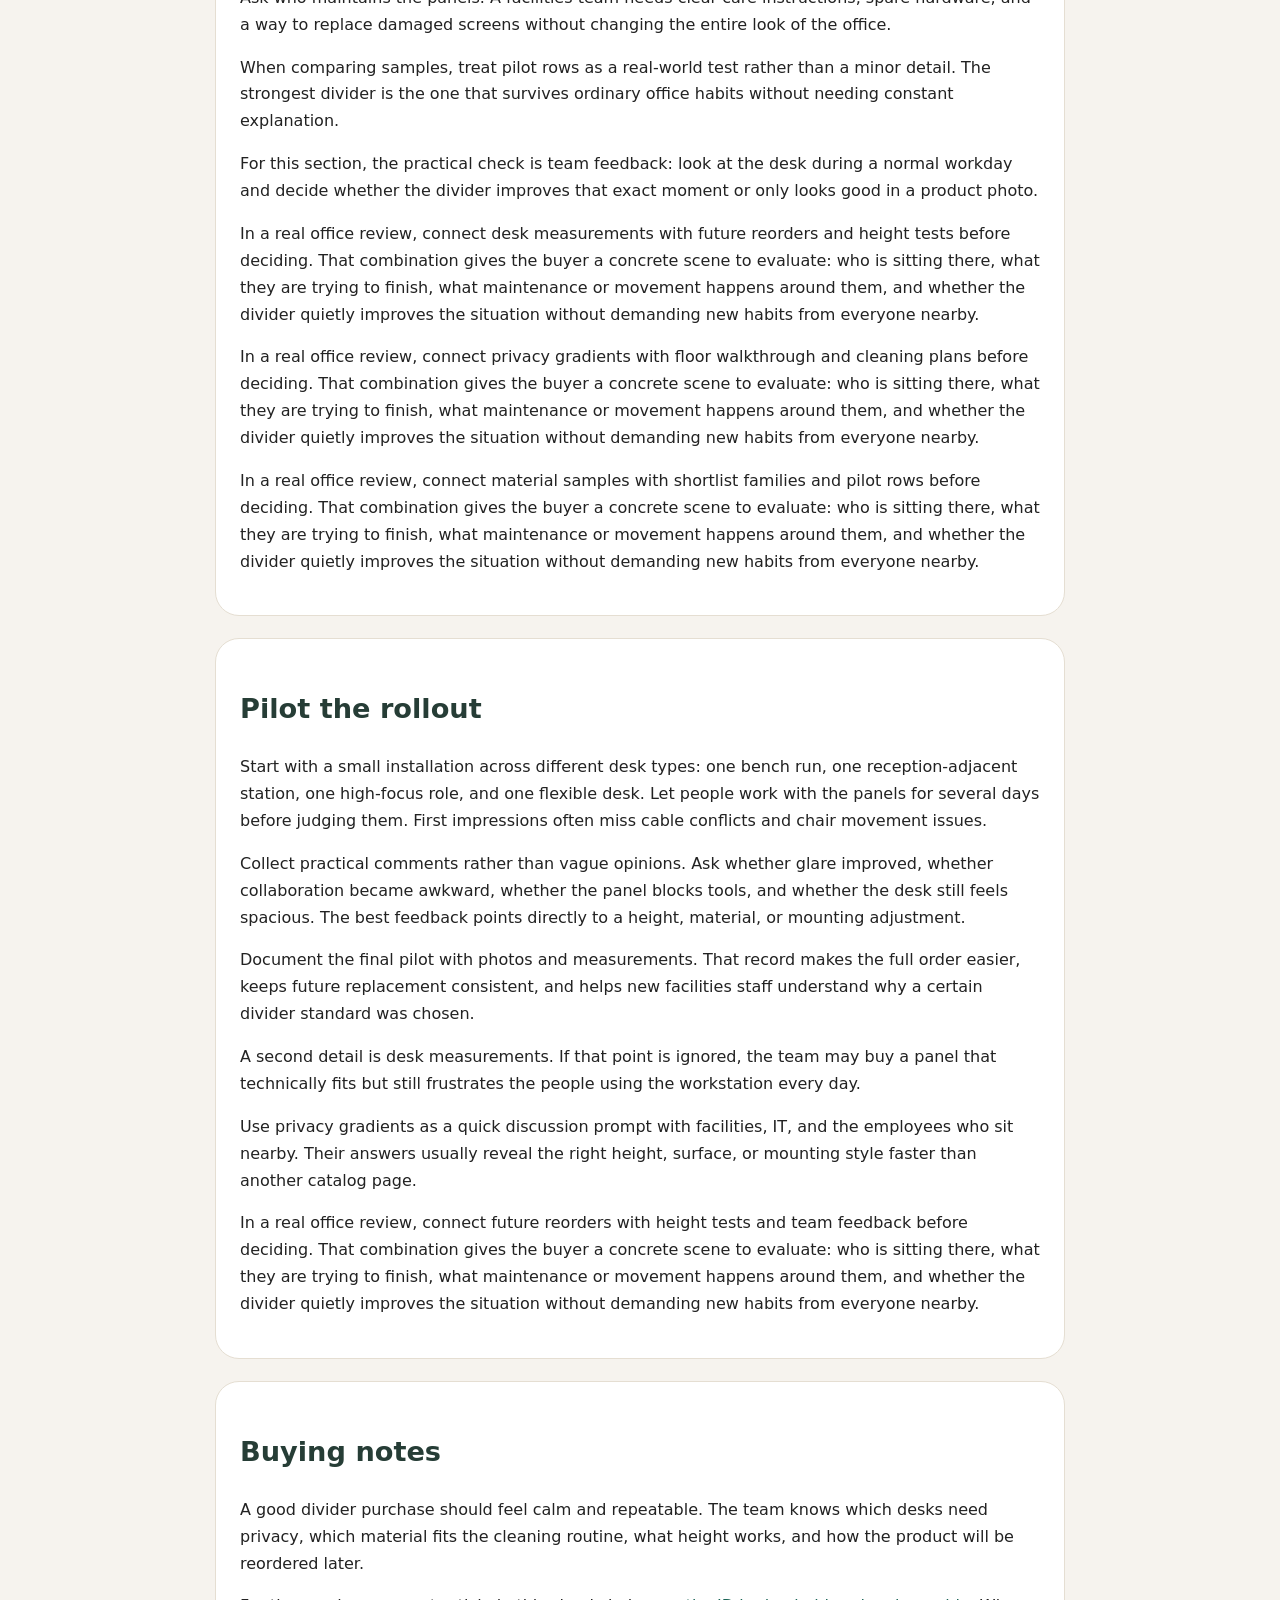
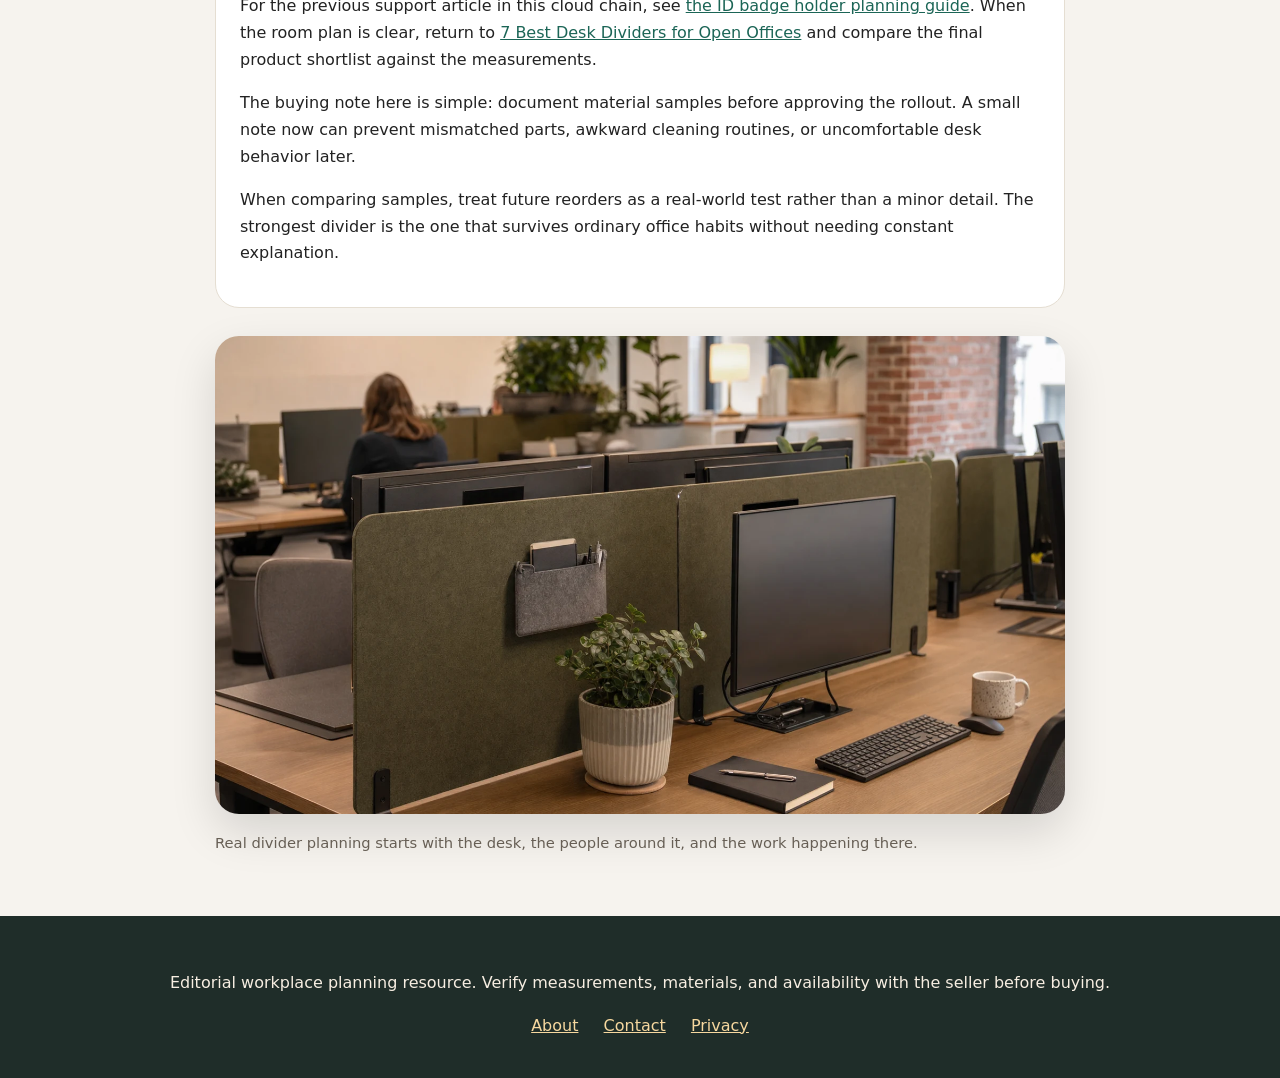
==== commit 750a1463: "Polish article copy and image layout" ====
--- a/index.html
+++ b/index.html
@@ -1,3 +1,3 @@
 <!DOCTYPE html>
 
-<html lang="en"><head><meta charset="utf-8"/><meta content="width=device-width,initial-scale=1" name="viewport"/><title>7 Best Desk Dividers for Open Offices</title><meta content="Practical workplace planning notes for 7 best desk dividers for open offices, with desk measurements, privacy tradeoffs, cleaning, and rollout guidance." name="description"/><link href="https://armaragex.github.io/lestallion-desk-dividers-open-offices-294/index.html" rel="canonical"/><link href="style.css" rel="stylesheet"/><script type="application/ld+json">{"@context":"https://schema.org","@type":"Article","headline":"7 Best Desk Dividers for Open Offices"}</script></head><body><header class="top"><a class="brand" href="index.html">Workspace Divider Notes</a><details><summary>Article guides</summary><ul><li><a href="index.html">Main guide</a></li><li><a href="acoustic-focus-zones.html">Desk Dividers for Acoustic Focus Zones</a></li><li><a href="shared-bench-layouts.html">Desk Dividers for Shared Bench Layouts</a></li><li><a href="privacy-without-isolation.html">Privacy Without Isolation in Open Offices</a></li><li><a href="materials-and-cleaning.html">Desk Divider Materials, Cleaning, and Durability</a></li><li><a href="reception-training-rooms.html">Desk Dividers for Reception, Training Rooms, and Flex Desks</a></li><li><a href="buying-in-bulk.html">Buying Desk Dividers in Bulk for Growing Teams</a></li></ul></details></header><main><section class="hero"><img alt="Open office desks with tasteful privacy dividers" src="assets/hero.webp"/><div><p class="eyebrow">Open office planning</p><h1>7 Best Desk Dividers for Open Offices</h1><p>A practical guide to choosing desk dividers for open offices with privacy, focus, cleaning, and layout in mind.</p></div></section><article><p>If your team is comparing <a href="https://lestallion.com/blogs/product-reviews/best-desk-dividers-for-open-offices">7 Best Desk Dividers for Open Offices</a>, this page focuses on 7 best desk dividers for open offices with practical planning notes for open-office work. Use it to move from a product shortlist to a measured decision that respects privacy, collaboration, cleaning, and daily movement.</p><section class="card"><h2>Map the office before comparing products</h2><p>Walk the office at a normal busy hour and mark the places where people look up most often. The useful clues are usually ordinary: a walkway behind a monitor, a printer path beside a finance desk, or a reception chair with a clear view of paperwork. Those observations tell you where a divider can actually improve the day.</p><p>This matters for 7 best desk dividers for open offices because divider mistakes are multiplied across real desks, real habits, and real cleaning routines. A careful planner should compare the idea against the room, ask the people who use the space, and make the smallest change that improves focus without making the office harder to work in.</p><p>A product list is easier to use after the room has been divided into needs. Some desks need light visual screening, some need better sound softness, and some simply need a neat boundary between shared surfaces. Sorting the room first prevents one divider style from being forced into every situation.</p><p>This matters for 7 best desk dividers for open offices because divider mistakes are multiplied across real desks, real habits, and real cleaning routines. A careful planner should compare the idea against the room, ask the people who use the space, and make the smallest change that improves focus without making the office harder to work in.</p><p>The strongest shortlist includes several divider families: clamp-on fabric panels, PET felt screens, frosted acrylic panels, freestanding desktop partitions, benching dividers, privacy carrels, and portable folding screens. Each one belongs to a different kind of workspace problem.</p><p>This matters for 7 best desk dividers for open offices because divider mistakes are multiplied across real desks, real habits, and real cleaning routines. A careful planner should compare the idea against the room, ask the people who use the space, and make the smallest change that improves focus without making the office harder to work in.</p></section><section class="card"><h2>Choose height by sightline</h2><p>Height should be decided from a seated position, not from a product photo. Sit at the desk, look toward the distraction path, and measure what has to be blocked. A lower panel may be enough to hide keyboard movement, while a taller panel may be needed beside a busy corridor.</p><p>This matters for 7 best desk dividers for open offices because divider mistakes are multiplied across real desks, real habits, and real cleaning routines. A careful planner should compare the idea against the room, ask the people who use the space, and make the smallest change that improves focus without making the office harder to work in.</p><p>Avoid turning a collaborative office into a maze of high walls. The best divider is often the lowest panel that solves the problem. It protects attention while keeping daylight, orientation, and quick team recognition intact.</p><p>This matters for 7 best desk dividers for open offices because divider mistakes are multiplied across real desks, real habits, and real cleaning routines. A careful planner should compare the idea against the room, ask the people who use the space, and make the smallest change that improves focus without making the office harder to work in.</p><p>For bench desks, test both sides of the panel. A height that works for one worker may block another worker’s monitor arm, lamp, or line of sight to a teammate. Shared furniture needs shared measurement checks.</p><p>This matters for 7 best desk dividers for open offices because divider mistakes are multiplied across real desks, real habits, and real cleaning routines. A careful planner should compare the idea against the room, ask the people who use the space, and make the smallest change that improves focus without making the office harder to work in.</p></section><section class="card"><h2>Compare material tradeoffs</h2><p>Fabric and PET felt feel warm and can soften the mood of a workstation row, but they need sensible cleaning expectations. Acrylic and polycarbonate keep light moving and wipe quickly, but they may show fingerprints and glare. Laminate or framed panels can suit heavy-use offices where edges take daily abuse.</p><p>This matters for 7 best desk dividers for open offices because divider mistakes are multiplied across real desks, real habits, and real cleaning routines. A careful planner should compare the idea against the room, ask the people who use the space, and make the smallest change that improves focus without making the office harder to work in.</p><p>Do not treat acoustic language as a promise of silence. Desk panels can reduce visual triggers and add soft surfaces near voices, but they are not a substitute for meeting rooms, phone booths, or better call etiquette.</p><p>This matters for 7 best desk dividers for open offices because divider mistakes are multiplied across real desks, real habits, and real cleaning routines. A careful planner should compare the idea against the room, ask the people who use the space, and make the smallest change that improves focus without making the office harder to work in.</p><p>Ask who maintains the panels. A facilities team needs clear care instructions, spare hardware, and a way to replace damaged screens without changing the entire look of the office.</p><p>This matters for 7 best desk dividers for open offices because divider mistakes are multiplied across real desks, real habits, and real cleaning routines. A careful planner should compare the idea against the room, ask the people who use the space, and make the smallest change that improves focus without making the office harder to work in.</p></section><section class="card"><h2>Pilot the rollout</h2><p>Start with a small installation across different desk types: one bench run, one reception-adjacent station, one high-focus role, and one flexible desk. Let people work with the panels for several days before judging them. First impressions often miss cable conflicts and chair movement issues.</p><p>This matters for 7 best desk dividers for open offices because divider mistakes are multiplied across real desks, real habits, and real cleaning routines. A careful planner should compare the idea against the room, ask the people who use the space, and make the smallest change that improves focus without making the office harder to work in.</p><p>Collect practical comments rather than vague opinions. Ask whether glare improved, whether collaboration became awkward, whether the panel blocks tools, and whether the desk still feels spacious. The best feedback points directly to a height, material, or mounting adjustment.</p><p>This matters for 7 best desk dividers for open offices because divider mistakes are multiplied across real desks, real habits, and real cleaning routines. A careful planner should compare the idea against the room, ask the people who use the space, and make the smallest change that improves focus without making the office harder to work in.</p><p>Document the final pilot with photos and measurements. That record makes the full order easier, keeps future replacement consistent, and helps new facilities staff understand why a certain divider standard was chosen.</p><p>This matters for 7 best desk dividers for open offices because divider mistakes are multiplied across real desks, real habits, and real cleaning routines. A careful planner should compare the idea against the room, ask the people who use the space, and make the smallest change that improves focus without making the office harder to work in.</p></section><section class="card"><h2>Buying notes</h2><p>A good divider purchase should feel calm and repeatable. The team knows which desks need privacy, which material fits the cleaning routine, what height works, and how the product will be reordered later.</p><p>This matters for 7 best desk dividers for open offices because divider mistakes are multiplied across real desks, real habits, and real cleaning routines. A careful planner should compare the idea against the room, ask the people who use the space, and make the smallest change that improves focus without making the office harder to work in.</p><p>For the previous support article in this cloud chain, see <a href="https://lestallion-id-badge-holders-293.onrender.com/index.html">the ID badge holder planning guide</a>. When the room plan is clear, return to <a href="https://lestallion.com/blogs/product-reviews/best-desk-dividers-for-open-offices">7 Best Desk Dividers for Open Offices</a> and compare the final product shortlist against the measurements.</p><p>This matters for 7 best desk dividers for open offices because divider mistakes are multiplied across real desks, real habits, and real cleaning routines. A careful planner should compare the idea against the room, ask the people who use the space, and make the smallest change that improves focus without making the office harder to work in.</p></section><figure class="mid"><img alt="Team workspace with desk divider panels in daily use" src="assets/inline.webp"/><figcaption>Real divider planning starts with the desk, the people around it, and the work happening there.</figcaption></figure></article></main><footer><p>Editorial workplace planning resource. Verify measurements, materials, and availability with the seller before buying.</p><a href="about.html">About</a> <a href="contact.html">Contact</a> <a href="privacy.html">Privacy</a></footer></body></html>+<html lang="en"><head><meta charset="utf-8"/><meta content="width=device-width,initial-scale=1" name="viewport"/><title>7 Best Desk Dividers for Open Offices</title><meta content="Practical workplace planning notes for 7 best desk dividers for open offices, with desk measurements, privacy tradeoffs, cleaning, and rollout guidance." name="description"/><link href="https://armaragex.github.io/lestallion-desk-dividers-open-offices-294/index.html" rel="canonical"/><link href="style.css" rel="stylesheet"/><script type="application/ld+json">{"@context":"https://schema.org","@type":"Article","headline":"7 Best Desk Dividers for Open Offices"}</script></head><body><header class="top"><a class="brand" href="index.html">Workspace Divider Notes</a><details><summary>Article guides</summary><ul><li><a href="index.html">Main guide</a></li><li><a href="acoustic-focus-zones.html">Desk Dividers for Acoustic Focus Zones</a></li><li><a href="shared-bench-layouts.html">Desk Dividers for Shared Bench Layouts</a></li><li><a href="privacy-without-isolation.html">Privacy Without Isolation in Open Offices</a></li><li><a href="materials-and-cleaning.html">Desk Divider Materials, Cleaning, and Durability</a></li><li><a href="reception-training-rooms.html">Desk Dividers for Reception, Training Rooms, and Flex Desks</a></li><li><a href="buying-in-bulk.html">Buying Desk Dividers in Bulk for Growing Teams</a></li></ul></details></header><main><section class="hero"><img alt="Open office desks with tasteful privacy dividers" src="assets/hero.webp"/><div><p class="eyebrow">Open office planning</p><h1>7 Best Desk Dividers for Open Offices</h1><p>A practical guide to choosing desk dividers for open offices with privacy, focus, cleaning, and layout in mind.</p></div></section><article><p>If your team is comparing <a href="https://lestallion.com/blogs/product-reviews/best-desk-dividers-for-open-offices">7 Best Desk Dividers for Open Offices</a>, this page focuses on 7 best desk dividers for open offices with practical planning notes for open-office work. Use it to move from a product shortlist to a measured decision that respects privacy, collaboration, cleaning, and daily movement.</p><section class="card"><h2>Map the office before comparing products</h2><p>Walk the office at a normal busy hour and mark the places where people look up most often. The useful clues are usually ordinary: a walkway behind a monitor, a printer path beside a finance desk, or a reception chair with a clear view of paperwork. Those observations tell you where a divider can actually improve the day.</p><p>A product list is easier to use after the room has been divided into needs. Some desks need light visual screening, some need better sound softness, and some simply need a neat boundary between shared surfaces. Sorting the room first prevents one divider style from being forced into every situation.</p><p>The strongest shortlist includes several divider families: clamp-on fabric panels, PET felt screens, frosted acrylic panels, freestanding desktop partitions, benching dividers, privacy carrels, and portable folding screens. Each one belongs to a different kind of workspace problem.</p><p>For this section, the practical check is floor walkthrough: look at the desk during a normal workday and decide whether the divider improves that exact moment or only looks good in a product photo.</p><p>A second detail is shortlist families. If that point is ignored, the team may buy a panel that technically fits but still frustrates the people using the workstation every day.</p><p>In a real office review, connect floor walkthrough with cleaning plans and desk measurements before deciding. That combination gives the buyer a concrete scene to evaluate: who is sitting there, what they are trying to finish, what maintenance or movement happens around them, and whether the divider quietly improves the situation without demanding new habits from everyone nearby.</p><p>In a real office review, connect shortlist families with pilot rows and privacy gradients before deciding. That combination gives the buyer a concrete scene to evaluate: who is sitting there, what they are trying to finish, what maintenance or movement happens around them, and whether the divider quietly improves the situation without demanding new habits from everyone nearby.</p><p>In a real office review, connect height tests with team feedback and material samples before deciding. That combination gives the buyer a concrete scene to evaluate: who is sitting there, what they are trying to finish, what maintenance or movement happens around them, and whether the divider quietly improves the situation without demanding new habits from everyone nearby.</p></section><section class="card"><h2>Choose height by sightline</h2><p>Height should be decided from a seated position, not from a product photo. Sit at the desk, look toward the distraction path, and measure what has to be blocked. A lower panel may be enough to hide keyboard movement, while a taller panel may be needed beside a busy corridor.</p><p>Avoid turning a collaborative office into a maze of high walls. The best divider is often the lowest panel that solves the problem. It protects attention while keeping daylight, orientation, and quick team recognition intact.</p><p>For bench desks, test both sides of the panel. A height that works for one worker may block another worker’s monitor arm, lamp, or line of sight to a teammate. Shared furniture needs shared measurement checks.</p><p>Use height tests as a quick discussion prompt with facilities, IT, and the employees who sit nearby. Their answers usually reveal the right height, surface, or mounting style faster than another catalog page.</p><p>The buying note here is simple: document cleaning plans before approving the rollout. A small note now can prevent mismatched parts, awkward cleaning routines, or uncomfortable desk behavior later.</p><p>In a real office review, connect cleaning plans with desk measurements and future reorders before deciding. That combination gives the buyer a concrete scene to evaluate: who is sitting there, what they are trying to finish, what maintenance or movement happens around them, and whether the divider quietly improves the situation without demanding new habits from everyone nearby.</p><p>In a real office review, connect pilot rows with privacy gradients and floor walkthrough before deciding. That combination gives the buyer a concrete scene to evaluate: who is sitting there, what they are trying to finish, what maintenance or movement happens around them, and whether the divider quietly improves the situation without demanding new habits from everyone nearby.</p><p>In a real office review, connect team feedback with material samples and shortlist families before deciding. That combination gives the buyer a concrete scene to evaluate: who is sitting there, what they are trying to finish, what maintenance or movement happens around them, and whether the divider quietly improves the situation without demanding new habits from everyone nearby.</p></section><section class="card"><h2>Compare material tradeoffs</h2><p>Fabric and PET felt feel warm and can soften the mood of a workstation row, but they need sensible cleaning expectations. Acrylic and polycarbonate keep light moving and wipe quickly, but they may show fingerprints and glare. Laminate or framed panels can suit heavy-use offices where edges take daily abuse.</p><p>Do not treat acoustic language as a promise of silence. Desk panels can reduce visual triggers and add soft surfaces near voices, but they are not a substitute for meeting rooms, phone booths, or better call etiquette.</p><p>Ask who maintains the panels. A facilities team needs clear care instructions, spare hardware, and a way to replace damaged screens without changing the entire look of the office.</p><p>When comparing samples, treat pilot rows as a real-world test rather than a minor detail. The strongest divider is the one that survives ordinary office habits without needing constant explanation.</p><p>For this section, the practical check is team feedback: look at the desk during a normal workday and decide whether the divider improves that exact moment or only looks good in a product photo.</p><p>In a real office review, connect desk measurements with future reorders and height tests before deciding. That combination gives the buyer a concrete scene to evaluate: who is sitting there, what they are trying to finish, what maintenance or movement happens around them, and whether the divider quietly improves the situation without demanding new habits from everyone nearby.</p><p>In a real office review, connect privacy gradients with floor walkthrough and cleaning plans before deciding. That combination gives the buyer a concrete scene to evaluate: who is sitting there, what they are trying to finish, what maintenance or movement happens around them, and whether the divider quietly improves the situation without demanding new habits from everyone nearby.</p><p>In a real office review, connect material samples with shortlist families and pilot rows before deciding. That combination gives the buyer a concrete scene to evaluate: who is sitting there, what they are trying to finish, what maintenance or movement happens around them, and whether the divider quietly improves the situation without demanding new habits from everyone nearby.</p></section><section class="card"><h2>Pilot the rollout</h2><p>Start with a small installation across different desk types: one bench run, one reception-adjacent station, one high-focus role, and one flexible desk. Let people work with the panels for several days before judging them. First impressions often miss cable conflicts and chair movement issues.</p><p>Collect practical comments rather than vague opinions. Ask whether glare improved, whether collaboration became awkward, whether the panel blocks tools, and whether the desk still feels spacious. The best feedback points directly to a height, material, or mounting adjustment.</p><p>Document the final pilot with photos and measurements. That record makes the full order easier, keeps future replacement consistent, and helps new facilities staff understand why a certain divider standard was chosen.</p><p>A second detail is desk measurements. If that point is ignored, the team may buy a panel that technically fits but still frustrates the people using the workstation every day.</p><p>Use privacy gradients as a quick discussion prompt with facilities, IT, and the employees who sit nearby. Their answers usually reveal the right height, surface, or mounting style faster than another catalog page.</p><p>In a real office review, connect future reorders with height tests and team feedback before deciding. That combination gives the buyer a concrete scene to evaluate: who is sitting there, what they are trying to finish, what maintenance or movement happens around them, and whether the divider quietly improves the situation without demanding new habits from everyone nearby.</p></section><section class="card"><h2>Buying notes</h2><p>A good divider purchase should feel calm and repeatable. The team knows which desks need privacy, which material fits the cleaning routine, what height works, and how the product will be reordered later.</p><p>For the previous support article in this cloud chain, see <a href="https://lestallion-id-badge-holders-293.onrender.com/index.html">the ID badge holder planning guide</a>. When the room plan is clear, return to <a href="https://lestallion.com/blogs/product-reviews/best-desk-dividers-for-open-offices">7 Best Desk Dividers for Open Offices</a> and compare the final product shortlist against the measurements.</p><p>The buying note here is simple: document material samples before approving the rollout. A small note now can prevent mismatched parts, awkward cleaning routines, or uncomfortable desk behavior later.</p><p>When comparing samples, treat future reorders as a real-world test rather than a minor detail. The strongest divider is the one that survives ordinary office habits without needing constant explanation.</p></section><figure class="mid"><img alt="Team workspace with desk divider panels in daily use" src="assets/inline.webp"/><figcaption>Real divider planning starts with the desk, the people around it, and the work happening there.</figcaption></figure></article></main><footer><p>Editorial workplace planning resource. Verify measurements, materials, and availability with the seller before buying.</p><a href="about.html">About</a> <a href="contact.html">Contact</a> <a href="privacy.html">Privacy</a></footer></body></html>
--- a/style.css
+++ b/style.css
@@ -1 +1 @@
-body{margin:0;font-family:Inter,system-ui,Arial,sans-serif;background:#f6f3ee;color:#222;line-height:1.68}.top{position:sticky;top:0;z-index:3;display:flex;justify-content:space-between;gap:20px;align-items:center;padding:14px 5vw;background:#fffaf2;border-bottom:1px solid #e4dccf}.brand{font-weight:800;color:#24342f;text-decoration:none}details{position:relative}summary{cursor:pointer;background:#263d36;color:white;border-radius:999px;padding:9px 14px}details ul{position:absolute;right:0;background:white;border:1px solid #ddd;border-radius:18px;padding:16px;min-width:280px;box-shadow:0 20px 40px #0002}li{margin:8px 0}a{color:#1b6556}.hero{display:grid;grid-template-columns:minmax(0,1.1fr) minmax(280px,.9fr);gap:28px;max-width:1120px;margin:36px auto;padding:24px}.hero img{width:100%;aspect-ratio:16/9;object-fit:cover;border-radius:28px;box-shadow:0 24px 60px #0002}.hero div{background:#fff;border-radius:28px;padding:30px;box-shadow:0 12px 35px #0001}.eyebrow{text-transform:uppercase;letter-spacing:.16em;color:#8a5b2c;font-weight:800}h1{font-size:clamp(2rem,5vw,4.2rem);line-height:1.02;margin:.2em 0}article{max-width:850px;margin:0 auto;padding:0 22px}.card,.faq{background:#fff;border:1px solid #e5ded2;border-radius:24px;padding:24px;margin:22px 0}h2{color:#263d36;font-size:1.7rem}h3{color:#6d4d28}.chain{border-top:1px solid #ddd;padding-top:18px;margin-top:30px}footer{text-align:center;margin-top:60px;padding:38px 18px;background:#1f2d29;color:#f7eee2}footer a{color:#f7d89f;margin:0 10px}@media(max-width:760px){.hero{grid-template-columns:1fr}.top{align-items:flex-start}details ul{right:auto;left:0}}+body{margin:0;font-family:Inter,system-ui,Arial,sans-serif;background:#f6f3ee;color:#222;line-height:1.68}.top{position:sticky;top:0;z-index:3;display:flex;justify-content:space-between;gap:20px;align-items:center;padding:14px 5vw;background:#fffaf2;border-bottom:1px solid #e4dccf}.brand{font-weight:800;color:#24342f;text-decoration:none}details{position:relative}summary{cursor:pointer;background:#263d36;color:white;border-radius:999px;padding:9px 14px}details ul{position:absolute;right:0;background:white;border:1px solid #ddd;border-radius:18px;padding:16px;min-width:280px;box-shadow:0 20px 40px #0002}li{margin:8px 0}a{color:#1b6556}.hero{display:grid;grid-template-columns:minmax(0,1.1fr) minmax(280px,.9fr);gap:28px;max-width:1120px;margin:36px auto;padding:24px}.hero img{width:100%;aspect-ratio:16/9;object-fit:cover;border-radius:28px;box-shadow:0 24px 60px #0002}.hero div{background:#fff;border-radius:28px;padding:30px;box-shadow:0 12px 35px #0001}.eyebrow{text-transform:uppercase;letter-spacing:.16em;color:#8a5b2c;font-weight:800}h1{font-size:clamp(2rem,5vw,4.2rem);line-height:1.02;margin:.2em 0}article{max-width:850px;margin:0 auto;padding:0 22px}.card,.faq{background:#fff;border:1px solid #e5ded2;border-radius:24px;padding:24px;margin:22px 0}h2{color:#263d36;font-size:1.7rem}h3{color:#6d4d28}.chain{border-top:1px solid #ddd;padding-top:18px;margin-top:30px}.mid{max-width:850px;margin:28px auto}.mid img{width:100%;aspect-ratio:16/9;object-fit:cover;border-radius:24px;box-shadow:0 18px 45px #0002}.mid figcaption{font-size:.92rem;color:#675f55;margin-top:8px}footer{text-align:center;margin-top:60px;padding:38px 18px;background:#1f2d29;color:#f7eee2}footer a{color:#f7d89f;margin:0 10px}@media(max-width:760px){.hero{grid-template-columns:1fr}.top{align-items:flex-start}details ul{right:auto;left:0}}
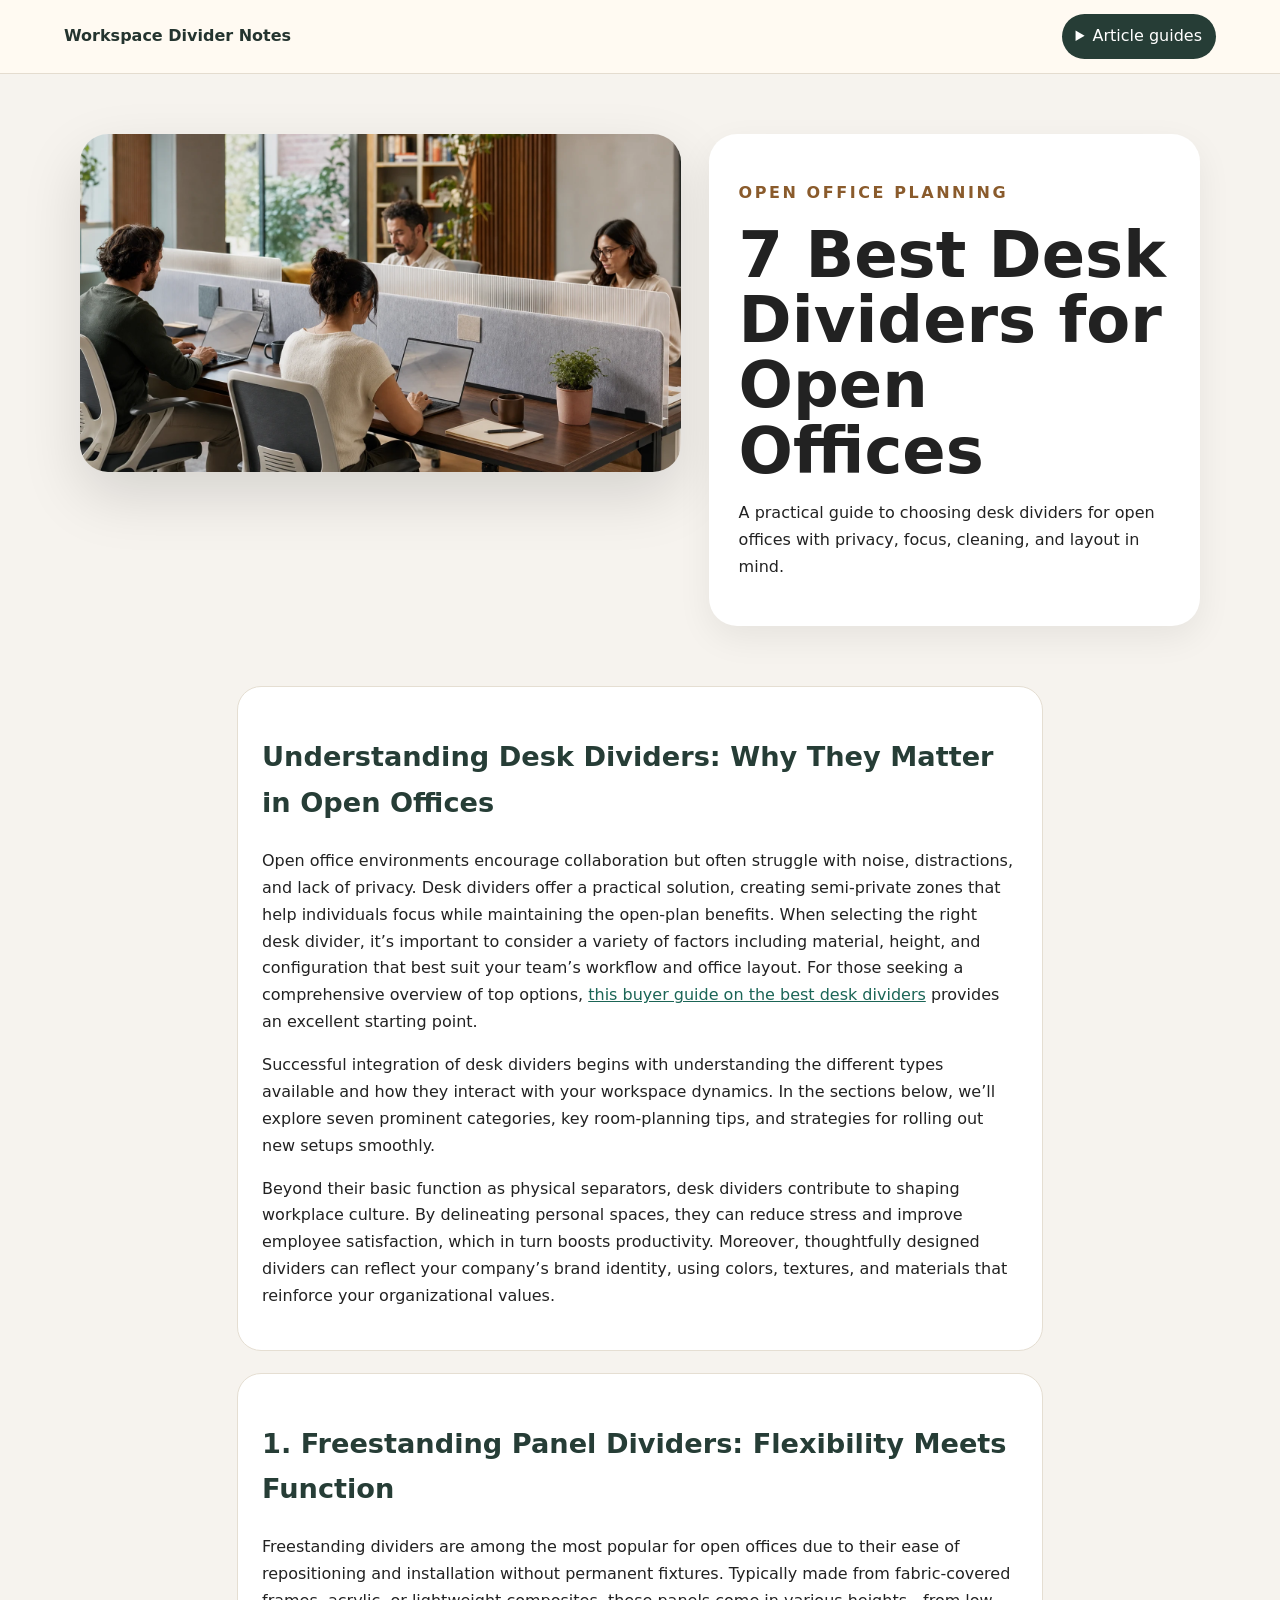
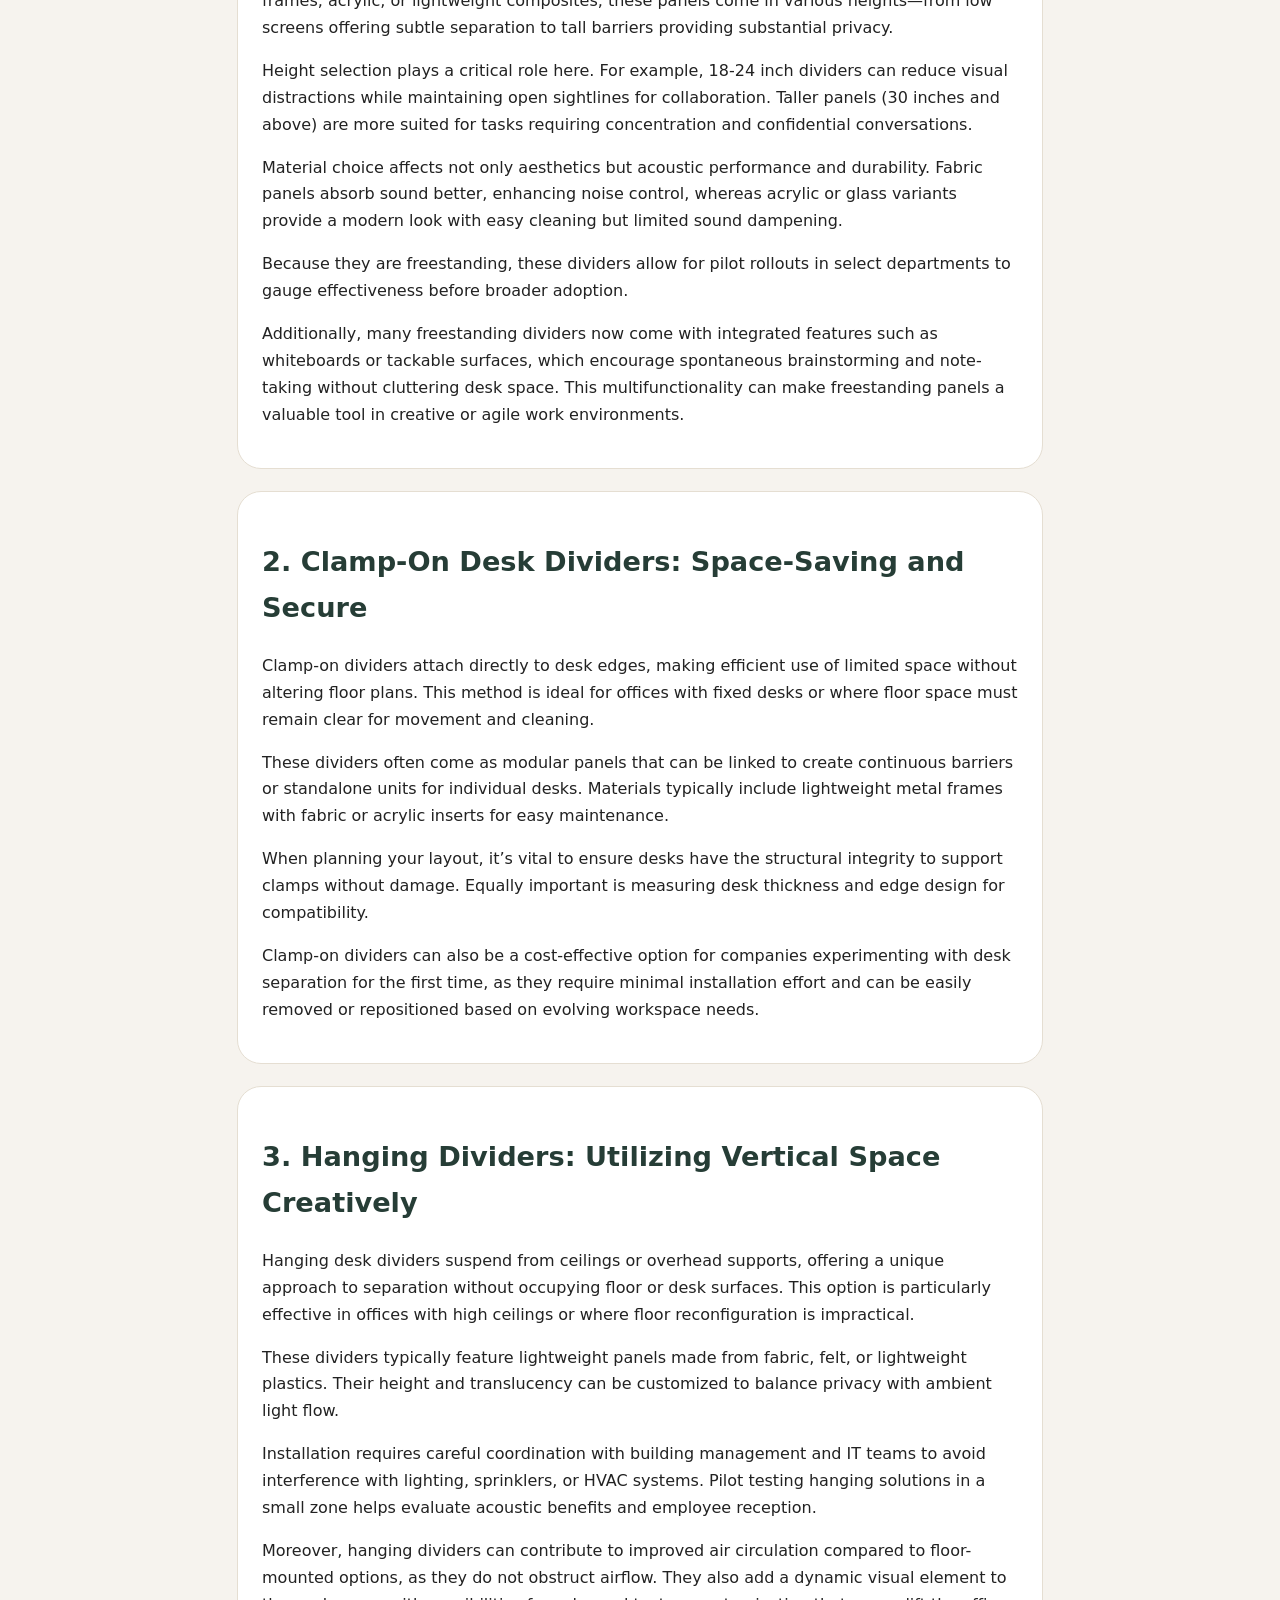
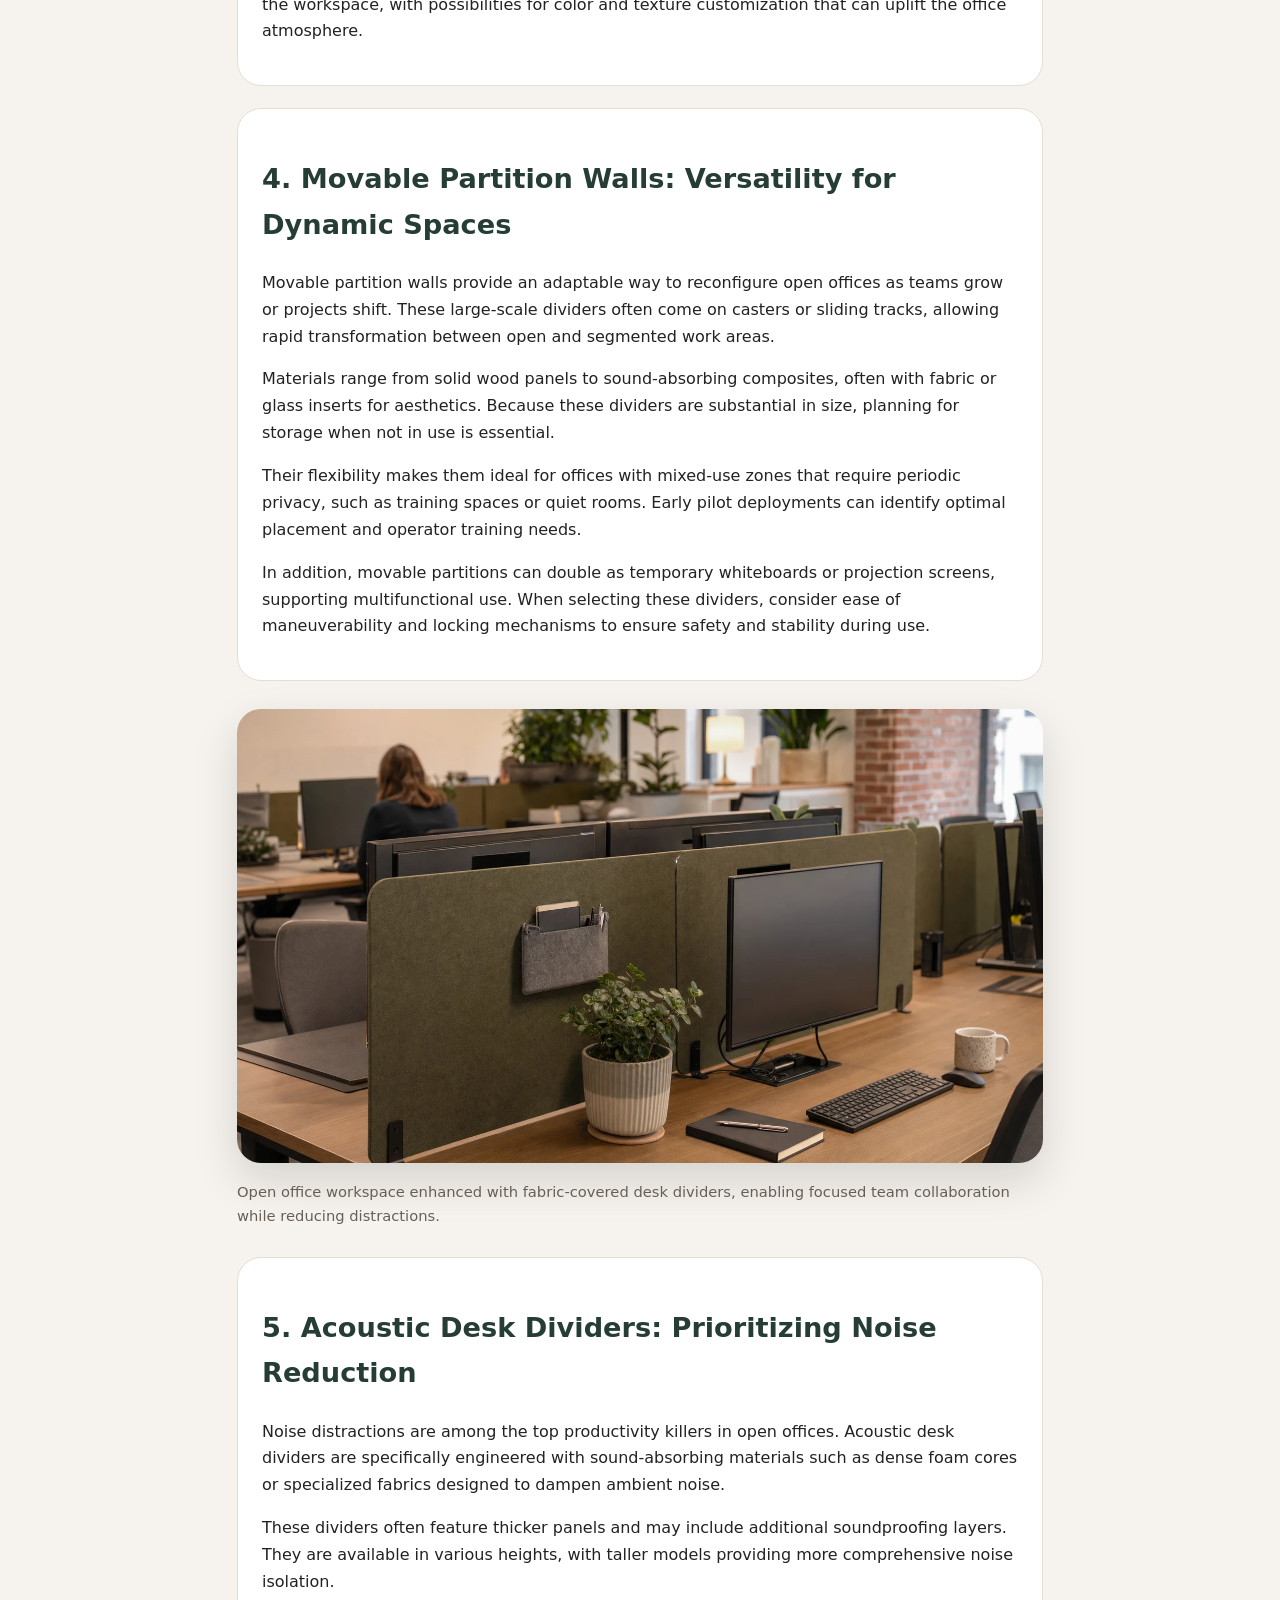
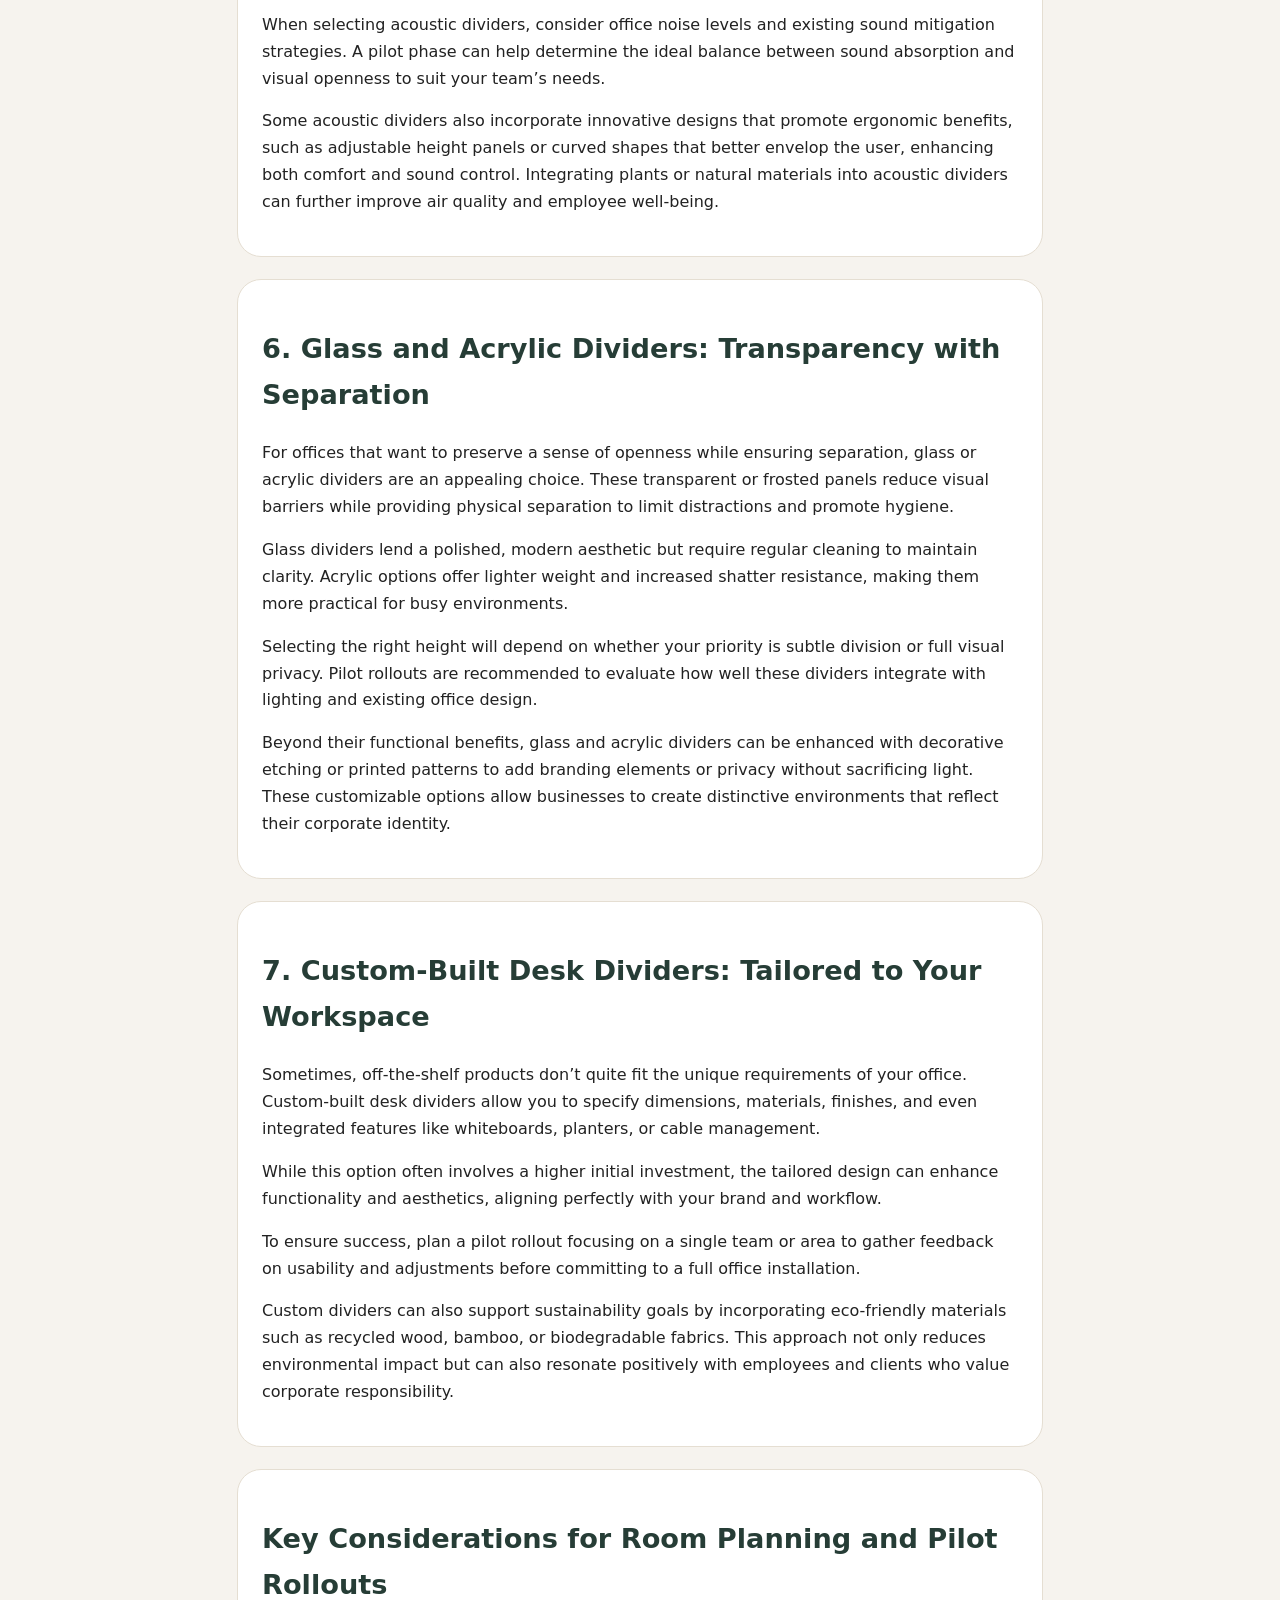
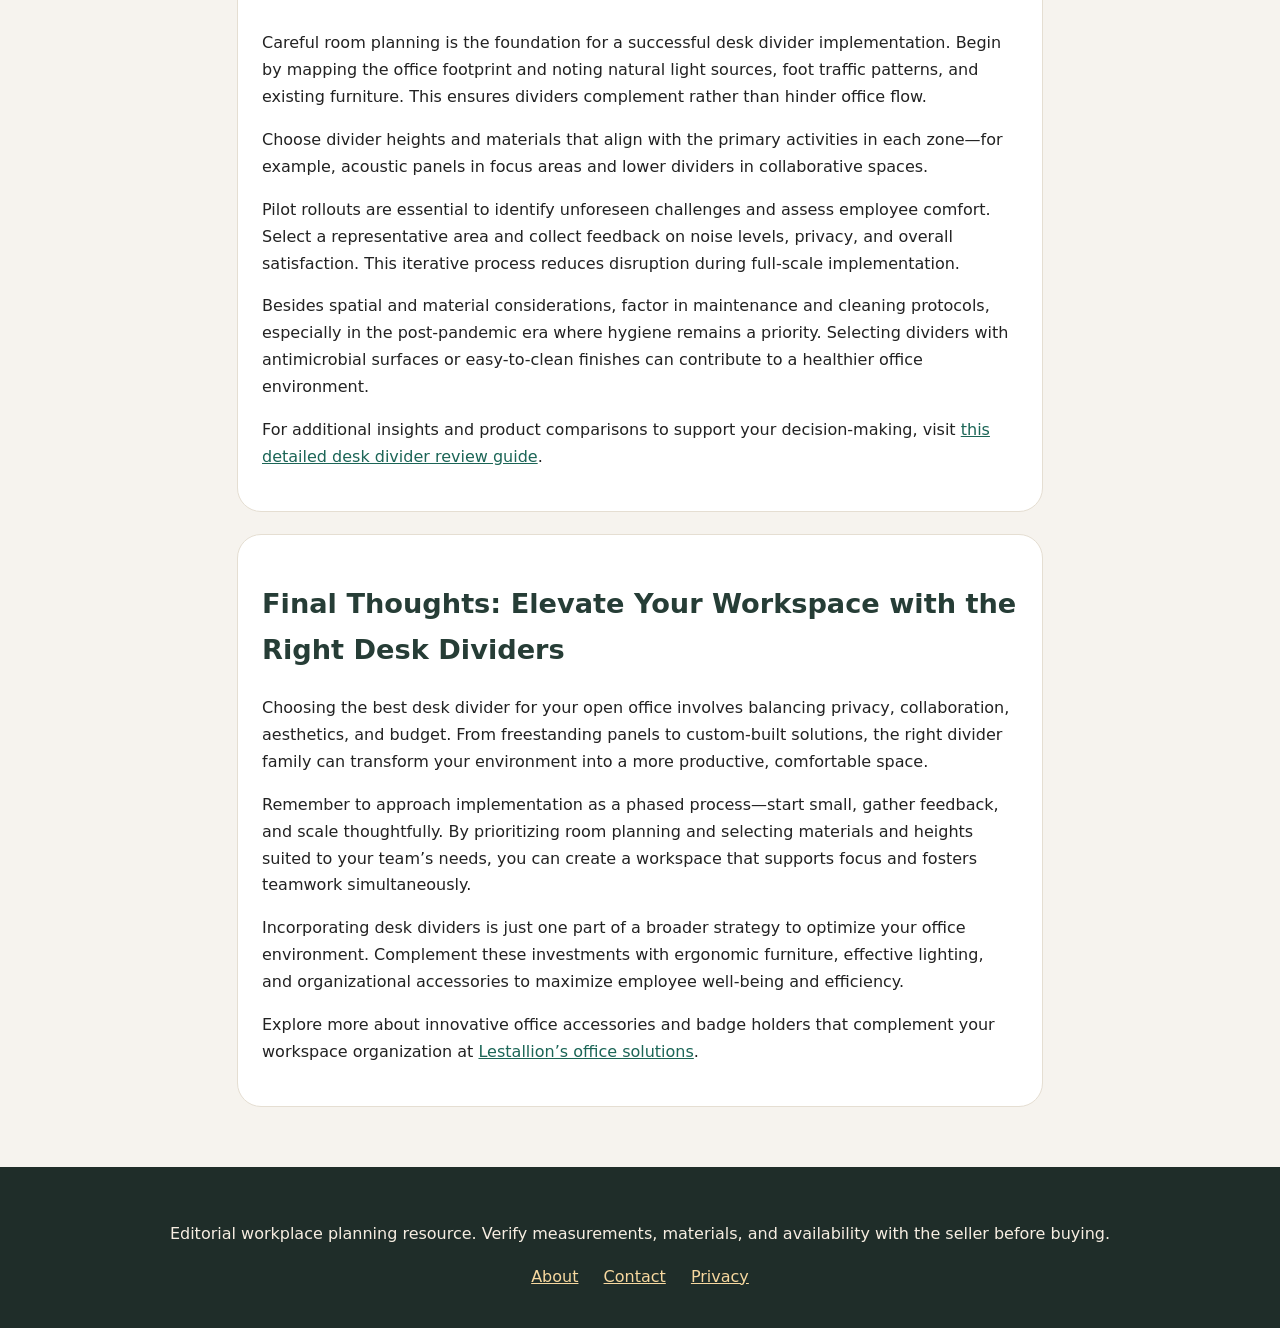
==== commit 019d9b8b: "Use OpenAI rewritten distinct longform articles" ====
--- a/index.html
+++ b/index.html
@@ -1,3 +1,79 @@
 <!DOCTYPE html>
 
-<html lang="en"><head><meta charset="utf-8"/><meta content="width=device-width,initial-scale=1" name="viewport"/><title>7 Best Desk Dividers for Open Offices</title><meta content="Practical workplace planning notes for 7 best desk dividers for open offices, with desk measurements, privacy tradeoffs, cleaning, and rollout guidance." name="description"/><link href="https://armaragex.github.io/lestallion-desk-dividers-open-offices-294/index.html" rel="canonical"/><link href="style.css" rel="stylesheet"/><script type="application/ld+json">{"@context":"https://schema.org","@type":"Article","headline":"7 Best Desk Dividers for Open Offices"}</script></head><body><header class="top"><a class="brand" href="index.html">Workspace Divider Notes</a><details><summary>Article guides</summary><ul><li><a href="index.html">Main guide</a></li><li><a href="acoustic-focus-zones.html">Desk Dividers for Acoustic Focus Zones</a></li><li><a href="shared-bench-layouts.html">Desk Dividers for Shared Bench Layouts</a></li><li><a href="privacy-without-isolation.html">Privacy Without Isolation in Open Offices</a></li><li><a href="materials-and-cleaning.html">Desk Divider Materials, Cleaning, and Durability</a></li><li><a href="reception-training-rooms.html">Desk Dividers for Reception, Training Rooms, and Flex Desks</a></li><li><a href="buying-in-bulk.html">Buying Desk Dividers in Bulk for Growing Teams</a></li></ul></details></header><main><section class="hero"><img alt="Open office desks with tasteful privacy dividers" src="assets/hero.webp"/><div><p class="eyebrow">Open office planning</p><h1>7 Best Desk Dividers for Open Offices</h1><p>A practical guide to choosing desk dividers for open offices with privacy, focus, cleaning, and layout in mind.</p></div></section><article><p>If your team is comparing <a href="https://lestallion.com/blogs/product-reviews/best-desk-dividers-for-open-offices">7 Best Desk Dividers for Open Offices</a>, this page focuses on 7 best desk dividers for open offices with practical planning notes for open-office work. Use it to move from a product shortlist to a measured decision that respects privacy, collaboration, cleaning, and daily movement.</p><section class="card"><h2>Map the office before comparing products</h2><p>Walk the office at a normal busy hour and mark the places where people look up most often. The useful clues are usually ordinary: a walkway behind a monitor, a printer path beside a finance desk, or a reception chair with a clear view of paperwork. Those observations tell you where a divider can actually improve the day.</p><p>A product list is easier to use after the room has been divided into needs. Some desks need light visual screening, some need better sound softness, and some simply need a neat boundary between shared surfaces. Sorting the room first prevents one divider style from being forced into every situation.</p><p>The strongest shortlist includes several divider families: clamp-on fabric panels, PET felt screens, frosted acrylic panels, freestanding desktop partitions, benching dividers, privacy carrels, and portable folding screens. Each one belongs to a different kind of workspace problem.</p><p>For this section, the practical check is floor walkthrough: look at the desk during a normal workday and decide whether the divider improves that exact moment or only looks good in a product photo.</p><p>A second detail is shortlist families. If that point is ignored, the team may buy a panel that technically fits but still frustrates the people using the workstation every day.</p><p>In a real office review, connect floor walkthrough with cleaning plans and desk measurements before deciding. That combination gives the buyer a concrete scene to evaluate: who is sitting there, what they are trying to finish, what maintenance or movement happens around them, and whether the divider quietly improves the situation without demanding new habits from everyone nearby.</p><p>In a real office review, connect shortlist families with pilot rows and privacy gradients before deciding. That combination gives the buyer a concrete scene to evaluate: who is sitting there, what they are trying to finish, what maintenance or movement happens around them, and whether the divider quietly improves the situation without demanding new habits from everyone nearby.</p><p>In a real office review, connect height tests with team feedback and material samples before deciding. That combination gives the buyer a concrete scene to evaluate: who is sitting there, what they are trying to finish, what maintenance or movement happens around them, and whether the divider quietly improves the situation without demanding new habits from everyone nearby.</p></section><section class="card"><h2>Choose height by sightline</h2><p>Height should be decided from a seated position, not from a product photo. Sit at the desk, look toward the distraction path, and measure what has to be blocked. A lower panel may be enough to hide keyboard movement, while a taller panel may be needed beside a busy corridor.</p><p>Avoid turning a collaborative office into a maze of high walls. The best divider is often the lowest panel that solves the problem. It protects attention while keeping daylight, orientation, and quick team recognition intact.</p><p>For bench desks, test both sides of the panel. A height that works for one worker may block another worker’s monitor arm, lamp, or line of sight to a teammate. Shared furniture needs shared measurement checks.</p><p>Use height tests as a quick discussion prompt with facilities, IT, and the employees who sit nearby. Their answers usually reveal the right height, surface, or mounting style faster than another catalog page.</p><p>The buying note here is simple: document cleaning plans before approving the rollout. A small note now can prevent mismatched parts, awkward cleaning routines, or uncomfortable desk behavior later.</p><p>In a real office review, connect cleaning plans with desk measurements and future reorders before deciding. That combination gives the buyer a concrete scene to evaluate: who is sitting there, what they are trying to finish, what maintenance or movement happens around them, and whether the divider quietly improves the situation without demanding new habits from everyone nearby.</p><p>In a real office review, connect pilot rows with privacy gradients and floor walkthrough before deciding. That combination gives the buyer a concrete scene to evaluate: who is sitting there, what they are trying to finish, what maintenance or movement happens around them, and whether the divider quietly improves the situation without demanding new habits from everyone nearby.</p><p>In a real office review, connect team feedback with material samples and shortlist families before deciding. That combination gives the buyer a concrete scene to evaluate: who is sitting there, what they are trying to finish, what maintenance or movement happens around them, and whether the divider quietly improves the situation without demanding new habits from everyone nearby.</p></section><section class="card"><h2>Compare material tradeoffs</h2><p>Fabric and PET felt feel warm and can soften the mood of a workstation row, but they need sensible cleaning expectations. Acrylic and polycarbonate keep light moving and wipe quickly, but they may show fingerprints and glare. Laminate or framed panels can suit heavy-use offices where edges take daily abuse.</p><p>Do not treat acoustic language as a promise of silence. Desk panels can reduce visual triggers and add soft surfaces near voices, but they are not a substitute for meeting rooms, phone booths, or better call etiquette.</p><p>Ask who maintains the panels. A facilities team needs clear care instructions, spare hardware, and a way to replace damaged screens without changing the entire look of the office.</p><p>When comparing samples, treat pilot rows as a real-world test rather than a minor detail. The strongest divider is the one that survives ordinary office habits without needing constant explanation.</p><p>For this section, the practical check is team feedback: look at the desk during a normal workday and decide whether the divider improves that exact moment or only looks good in a product photo.</p><p>In a real office review, connect desk measurements with future reorders and height tests before deciding. That combination gives the buyer a concrete scene to evaluate: who is sitting there, what they are trying to finish, what maintenance or movement happens around them, and whether the divider quietly improves the situation without demanding new habits from everyone nearby.</p><p>In a real office review, connect privacy gradients with floor walkthrough and cleaning plans before deciding. That combination gives the buyer a concrete scene to evaluate: who is sitting there, what they are trying to finish, what maintenance or movement happens around them, and whether the divider quietly improves the situation without demanding new habits from everyone nearby.</p><p>In a real office review, connect material samples with shortlist families and pilot rows before deciding. That combination gives the buyer a concrete scene to evaluate: who is sitting there, what they are trying to finish, what maintenance or movement happens around them, and whether the divider quietly improves the situation without demanding new habits from everyone nearby.</p></section><section class="card"><h2>Pilot the rollout</h2><p>Start with a small installation across different desk types: one bench run, one reception-adjacent station, one high-focus role, and one flexible desk. Let people work with the panels for several days before judging them. First impressions often miss cable conflicts and chair movement issues.</p><p>Collect practical comments rather than vague opinions. Ask whether glare improved, whether collaboration became awkward, whether the panel blocks tools, and whether the desk still feels spacious. The best feedback points directly to a height, material, or mounting adjustment.</p><p>Document the final pilot with photos and measurements. That record makes the full order easier, keeps future replacement consistent, and helps new facilities staff understand why a certain divider standard was chosen.</p><p>A second detail is desk measurements. If that point is ignored, the team may buy a panel that technically fits but still frustrates the people using the workstation every day.</p><p>Use privacy gradients as a quick discussion prompt with facilities, IT, and the employees who sit nearby. Their answers usually reveal the right height, surface, or mounting style faster than another catalog page.</p><p>In a real office review, connect future reorders with height tests and team feedback before deciding. That combination gives the buyer a concrete scene to evaluate: who is sitting there, what they are trying to finish, what maintenance or movement happens around them, and whether the divider quietly improves the situation without demanding new habits from everyone nearby.</p></section><section class="card"><h2>Buying notes</h2><p>A good divider purchase should feel calm and repeatable. The team knows which desks need privacy, which material fits the cleaning routine, what height works, and how the product will be reordered later.</p><p>For the previous support article in this cloud chain, see <a href="https://lestallion-id-badge-holders-293.onrender.com/index.html">the ID badge holder planning guide</a>. When the room plan is clear, return to <a href="https://lestallion.com/blogs/product-reviews/best-desk-dividers-for-open-offices">7 Best Desk Dividers for Open Offices</a> and compare the final product shortlist against the measurements.</p><p>The buying note here is simple: document material samples before approving the rollout. A small note now can prevent mismatched parts, awkward cleaning routines, or uncomfortable desk behavior later.</p><p>When comparing samples, treat future reorders as a real-world test rather than a minor detail. The strongest divider is the one that survives ordinary office habits without needing constant explanation.</p></section><figure class="mid"><img alt="Team workspace with desk divider panels in daily use" src="assets/inline.webp"/><figcaption>Real divider planning starts with the desk, the people around it, and the work happening there.</figcaption></figure></article></main><footer><p>Editorial workplace planning resource. Verify measurements, materials, and availability with the seller before buying.</p><a href="about.html">About</a> <a href="contact.html">Contact</a> <a href="privacy.html">Privacy</a></footer></body></html>+<html lang="en"><head><meta charset="utf-8"/><meta content="width=device-width,initial-scale=1" name="viewport"/><title>7 Best Desk Dividers for Open Offices</title><meta content="Practical workplace planning notes for 7 best desk dividers for open offices, with desk measurements, privacy tradeoffs, cleaning, and rollout guidance." name="description"/><link href="https://armaragex.github.io/lestallion-desk-dividers-open-offices-294/index.html" rel="canonical"/><link href="style.css" rel="stylesheet"/><script type="application/ld+json">{"@context":"https://schema.org","@type":"Article","headline":"7 Best Desk Dividers for Open Offices"}</script></head><body><header class="top"><a class="brand" href="index.html">Workspace Divider Notes</a><details><summary>Article guides</summary><ul><li><a href="index.html">Main guide</a></li><li><a href="acoustic-focus-zones.html">Desk Dividers for Acoustic Focus Zones</a></li><li><a href="shared-bench-layouts.html">Desk Dividers for Shared Bench Layouts</a></li><li><a href="privacy-without-isolation.html">Privacy Without Isolation in Open Offices</a></li><li><a href="materials-and-cleaning.html">Desk Divider Materials, Cleaning, and Durability</a></li><li><a href="reception-training-rooms.html">Desk Dividers for Reception, Training Rooms, and Flex Desks</a></li><li><a href="buying-in-bulk.html">Buying Desk Dividers in Bulk for Growing Teams</a></li></ul></details></header><main><section class="hero"><img alt="Open office desks with tasteful privacy dividers" src="assets/hero.webp"/><div><p class="eyebrow">Open office planning</p><h1>7 Best Desk Dividers for Open Offices</h1><p>A practical guide to choosing desk dividers for open offices with privacy, focus, cleaning, and layout in mind.</p></div></section><article><article>
+<section class="card">
+<h2>Understanding Desk Dividers: Why They Matter in Open Offices</h2>
+<p>Open office environments encourage collaboration but often struggle with noise, distractions, and lack of privacy. Desk dividers offer a practical solution, creating semi-private zones that help individuals focus while maintaining the open-plan benefits. When selecting the right desk divider, it’s important to consider a variety of factors including material, height, and configuration that best suit your team’s workflow and office layout. For those seeking a comprehensive overview of top options, <a href="https://lestallion.com/blogs/product-reviews/best-desk-dividers-for-open-offices" rel="noopener noreferrer" target="_blank">this buyer guide on the best desk dividers</a> provides an excellent starting point.</p>
+<p>Successful integration of desk dividers begins with understanding the different types available and how they interact with your workspace dynamics. In the sections below, we’ll explore seven prominent categories, key room-planning tips, and strategies for rolling out new setups smoothly.</p>
+<p>Beyond their basic function as physical separators, desk dividers contribute to shaping workplace culture. By delineating personal spaces, they can reduce stress and improve employee satisfaction, which in turn boosts productivity. Moreover, thoughtfully designed dividers can reflect your company’s brand identity, using colors, textures, and materials that reinforce your organizational values.</p>
+</section>
+<section class="card">
+<h2>1. Freestanding Panel Dividers: Flexibility Meets Function</h2>
+<p>Freestanding dividers are among the most popular for open offices due to their ease of repositioning and installation without permanent fixtures. Typically made from fabric-covered frames, acrylic, or lightweight composites, these panels come in various heights—from low screens offering subtle separation to tall barriers providing substantial privacy.</p>
+<p>Height selection plays a critical role here. For example, 18-24 inch dividers can reduce visual distractions while maintaining open sightlines for collaboration. Taller panels (30 inches and above) are more suited for tasks requiring concentration and confidential conversations.</p>
+<p>Material choice affects not only aesthetics but acoustic performance and durability. Fabric panels absorb sound better, enhancing noise control, whereas acrylic or glass variants provide a modern look with easy cleaning but limited sound dampening.</p>
+<p>Because they are freestanding, these dividers allow for pilot rollouts in select departments to gauge effectiveness before broader adoption.</p>
+<p>Additionally, many freestanding dividers now come with integrated features such as whiteboards or tackable surfaces, which encourage spontaneous brainstorming and note-taking without cluttering desk space. This multifunctionality can make freestanding panels a valuable tool in creative or agile work environments.</p>
+</section>
+<section class="card">
+<h2>2. Clamp-On Desk Dividers: Space-Saving and Secure</h2>
+<p>Clamp-on dividers attach directly to desk edges, making efficient use of limited space without altering floor plans. This method is ideal for offices with fixed desks or where floor space must remain clear for movement and cleaning.</p>
+<p>These dividers often come as modular panels that can be linked to create continuous barriers or standalone units for individual desks. Materials typically include lightweight metal frames with fabric or acrylic inserts for easy maintenance.</p>
+<p>When planning your layout, it’s vital to ensure desks have the structural integrity to support clamps without damage. Equally important is measuring desk thickness and edge design for compatibility.</p>
+<p>Clamp-on dividers can also be a cost-effective option for companies experimenting with desk separation for the first time, as they require minimal installation effort and can be easily removed or repositioned based on evolving workspace needs.</p>
+</section>
+<section class="card">
+<h2>3. Hanging Dividers: Utilizing Vertical Space Creatively</h2>
+<p>Hanging desk dividers suspend from ceilings or overhead supports, offering a unique approach to separation without occupying floor or desk surfaces. This option is particularly effective in offices with high ceilings or where floor reconfiguration is impractical.</p>
+<p>These dividers typically feature lightweight panels made from fabric, felt, or lightweight plastics. Their height and translucency can be customized to balance privacy with ambient light flow.</p>
+<p>Installation requires careful coordination with building management and IT teams to avoid interference with lighting, sprinklers, or HVAC systems. Pilot testing hanging solutions in a small zone helps evaluate acoustic benefits and employee reception.</p>
+<p>Moreover, hanging dividers can contribute to improved air circulation compared to floor-mounted options, as they do not obstruct airflow. They also add a dynamic visual element to the workspace, with possibilities for color and texture customization that can uplift the office atmosphere.</p>
+</section>
+<section class="card">
+<h2>4. Movable Partition Walls: Versatility for Dynamic Spaces</h2>
+<p>Movable partition walls provide an adaptable way to reconfigure open offices as teams grow or projects shift. These large-scale dividers often come on casters or sliding tracks, allowing rapid transformation between open and segmented work areas.</p>
+<p>Materials range from solid wood panels to sound-absorbing composites, often with fabric or glass inserts for aesthetics. Because these dividers are substantial in size, planning for storage when not in use is essential.</p>
+<p>Their flexibility makes them ideal for offices with mixed-use zones that require periodic privacy, such as training spaces or quiet rooms. Early pilot deployments can identify optimal placement and operator training needs.</p>
+<p>In addition, movable partitions can double as temporary whiteboards or projection screens, supporting multifunctional use. When selecting these dividers, consider ease of maneuverability and locking mechanisms to ensure safety and stability during use.</p>
+</section>
+<figure class="mid">
+<img alt="Team workspace with desk divider panels in daily use" src="assets/inline.webp"/>
+<figcaption>Open office workspace enhanced with fabric-covered desk dividers, enabling focused team collaboration while reducing distractions.</figcaption>
+</figure>
+<section class="card">
+<h2>5. Acoustic Desk Dividers: Prioritizing Noise Reduction</h2>
+<p>Noise distractions are among the top productivity killers in open offices. Acoustic desk dividers are specifically engineered with sound-absorbing materials such as dense foam cores or specialized fabrics designed to dampen ambient noise.</p>
+<p>These dividers often feature thicker panels and may include additional soundproofing layers. They are available in various heights, with taller models providing more comprehensive noise isolation.</p>
+<p>When selecting acoustic dividers, consider office noise levels and existing sound mitigation strategies. A pilot phase can help determine the ideal balance between sound absorption and visual openness to suit your team’s needs.</p>
+<p>Some acoustic dividers also incorporate innovative designs that promote ergonomic benefits, such as adjustable height panels or curved shapes that better envelop the user, enhancing both comfort and sound control. Integrating plants or natural materials into acoustic dividers can further improve air quality and employee well-being.</p>
+</section>
+<section class="card">
+<h2>6. Glass and Acrylic Dividers: Transparency with Separation</h2>
+<p>For offices that want to preserve a sense of openness while ensuring separation, glass or acrylic dividers are an appealing choice. These transparent or frosted panels reduce visual barriers while providing physical separation to limit distractions and promote hygiene.</p>
+<p>Glass dividers lend a polished, modern aesthetic but require regular cleaning to maintain clarity. Acrylic options offer lighter weight and increased shatter resistance, making them more practical for busy environments.</p>
+<p>Selecting the right height will depend on whether your priority is subtle division or full visual privacy. Pilot rollouts are recommended to evaluate how well these dividers integrate with lighting and existing office design.</p>
+<p>Beyond their functional benefits, glass and acrylic dividers can be enhanced with decorative etching or printed patterns to add branding elements or privacy without sacrificing light. These customizable options allow businesses to create distinctive environments that reflect their corporate identity.</p>
+</section>
+<section class="card">
+<h2>7. Custom-Built Desk Dividers: Tailored to Your Workspace</h2>
+<p>Sometimes, off-the-shelf products don’t quite fit the unique requirements of your office. Custom-built desk dividers allow you to specify dimensions, materials, finishes, and even integrated features like whiteboards, planters, or cable management.</p>
+<p>While this option often involves a higher initial investment, the tailored design can enhance functionality and aesthetics, aligning perfectly with your brand and workflow.</p>
+<p>To ensure success, plan a pilot rollout focusing on a single team or area to gather feedback on usability and adjustments before committing to a full office installation.</p>
+<p>Custom dividers can also support sustainability goals by incorporating eco-friendly materials such as recycled wood, bamboo, or biodegradable fabrics. This approach not only reduces environmental impact but can also resonate positively with employees and clients who value corporate responsibility.</p>
+</section>
+<section class="card">
+<h2>Key Considerations for Room Planning and Pilot Rollouts</h2>
+<p>Careful room planning is the foundation for a successful desk divider implementation. Begin by mapping the office footprint and noting natural light sources, foot traffic patterns, and existing furniture. This ensures dividers complement rather than hinder office flow.</p>
+<p>Choose divider heights and materials that align with the primary activities in each zone—for example, acoustic panels in focus areas and lower dividers in collaborative spaces.</p>
+<p>Pilot rollouts are essential to identify unforeseen challenges and assess employee comfort. Select a representative area and collect feedback on noise levels, privacy, and overall satisfaction. This iterative process reduces disruption during full-scale implementation.</p>
+<p>Besides spatial and material considerations, factor in maintenance and cleaning protocols, especially in the post-pandemic era where hygiene remains a priority. Selecting dividers with antimicrobial surfaces or easy-to-clean finishes can contribute to a healthier office environment.</p>
+<p>For additional insights and product comparisons to support your decision-making, visit <a href="https://lestallion.com/blogs/product-reviews/best-desk-dividers-for-open-offices" rel="noopener noreferrer" target="_blank">this detailed desk divider review guide</a>.</p>
+</section>
+<section class="card">
+<h2>Final Thoughts: Elevate Your Workspace with the Right Desk Dividers</h2>
+<p>Choosing the best desk divider for your open office involves balancing privacy, collaboration, aesthetics, and budget. From freestanding panels to custom-built solutions, the right divider family can transform your environment into a more productive, comfortable space.</p>
+<p>Remember to approach implementation as a phased process—start small, gather feedback, and scale thoughtfully. By prioritizing room planning and selecting materials and heights suited to your team’s needs, you can create a workspace that supports focus and fosters teamwork simultaneously.</p>
+<p>Incorporating desk dividers is just one part of a broader strategy to optimize your office environment. Complement these investments with ergonomic furniture, effective lighting, and organizational accessories to maximize employee well-being and efficiency.</p>
+<p>Explore more about innovative office accessories and badge holders that complement your workspace organization at <a href="https://lestallion-id-badge-holders-293.onrender.com/index.html" rel="noopener noreferrer" target="_blank">Lestallion’s office solutions</a>.</p>
+</section>
+</article></article></main><footer><p>Editorial workplace planning resource. Verify measurements, materials, and availability with the seller before buying.</p><a href="about.html">About</a> <a href="contact.html">Contact</a> <a href="privacy.html">Privacy</a></footer></body></html>
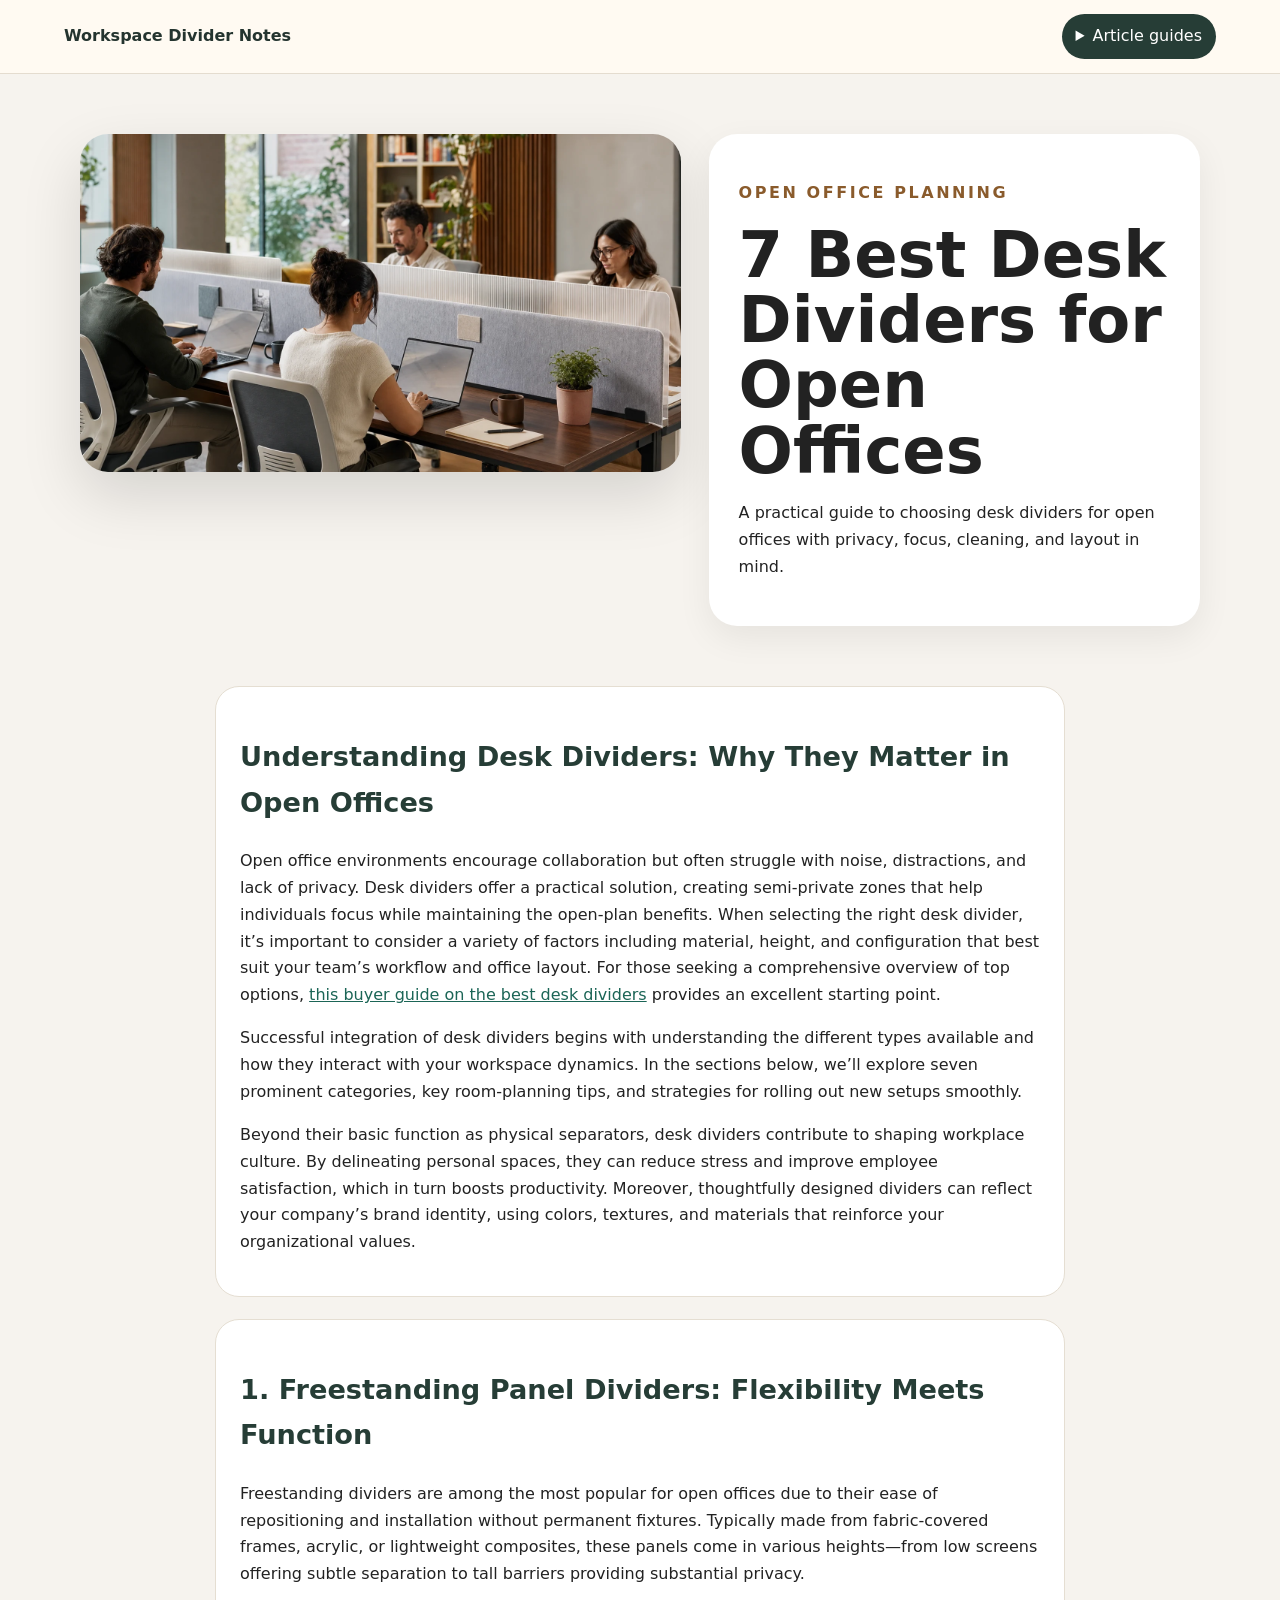
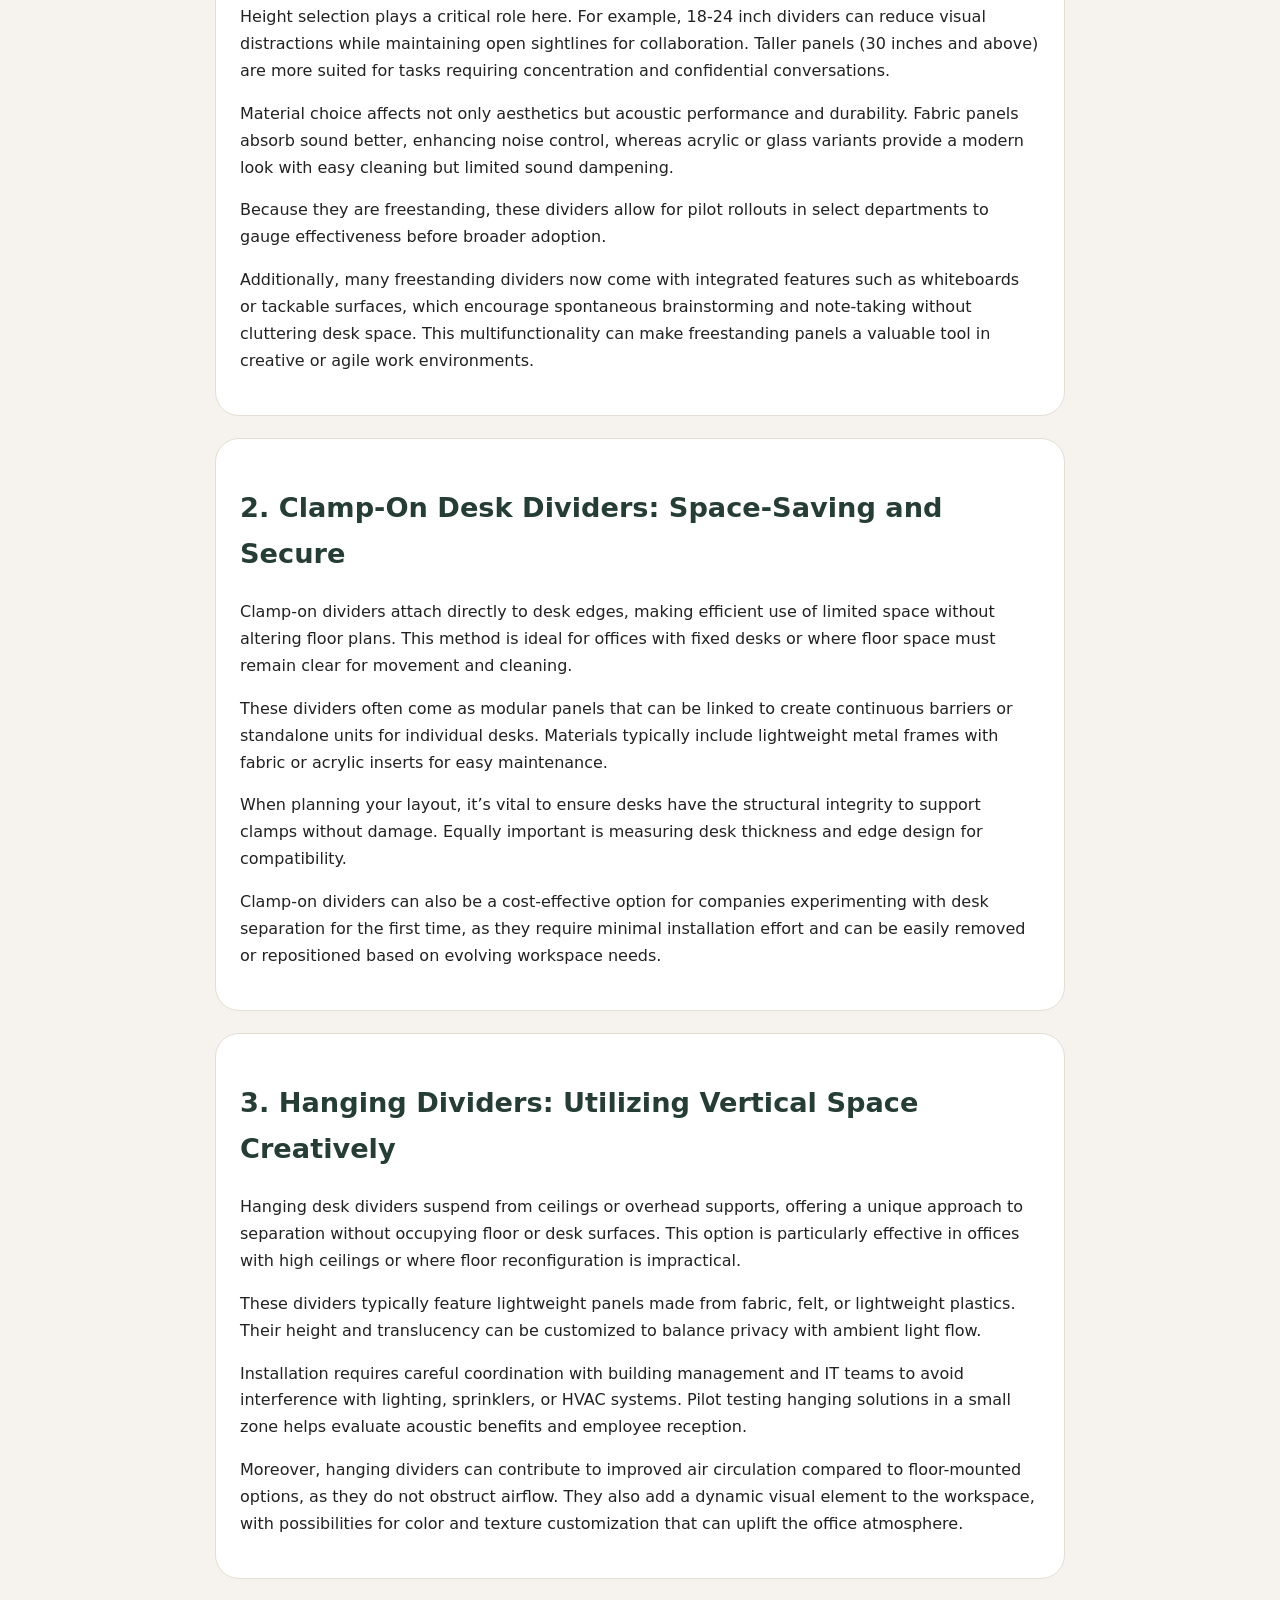
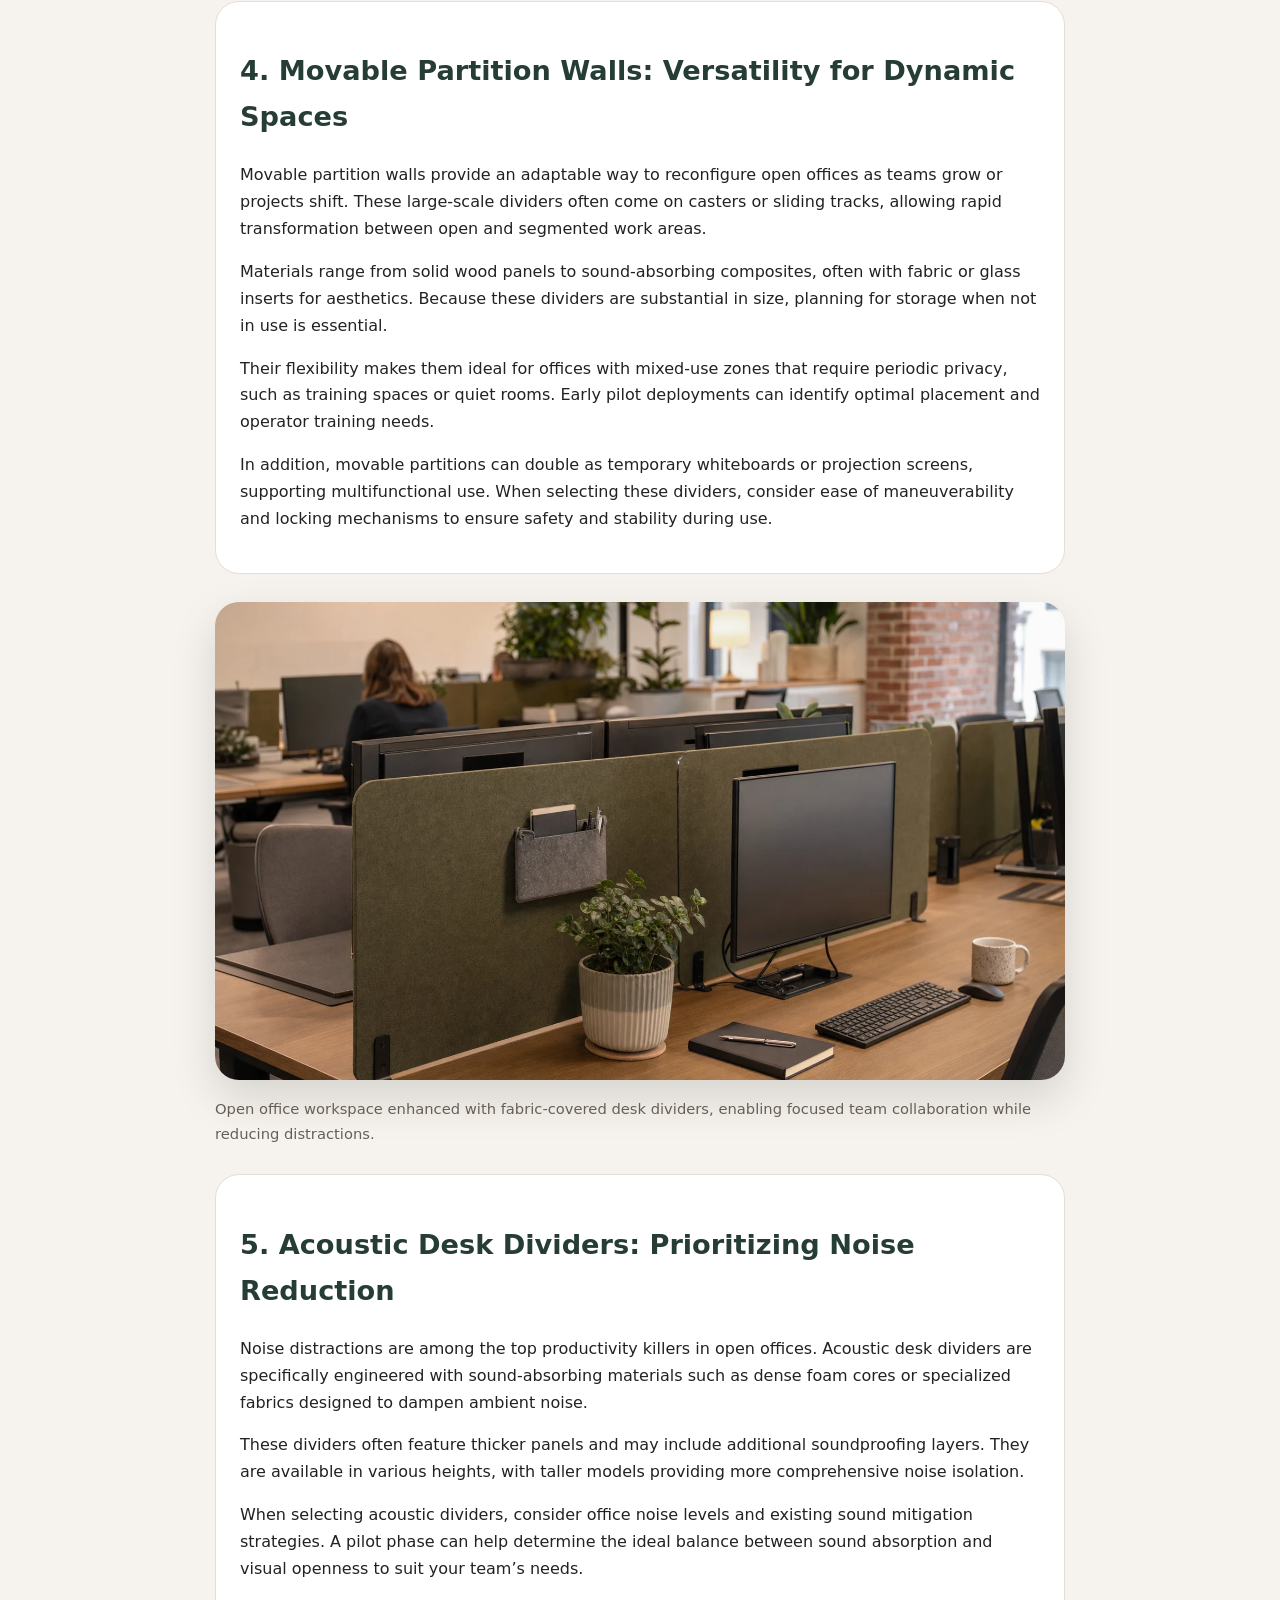
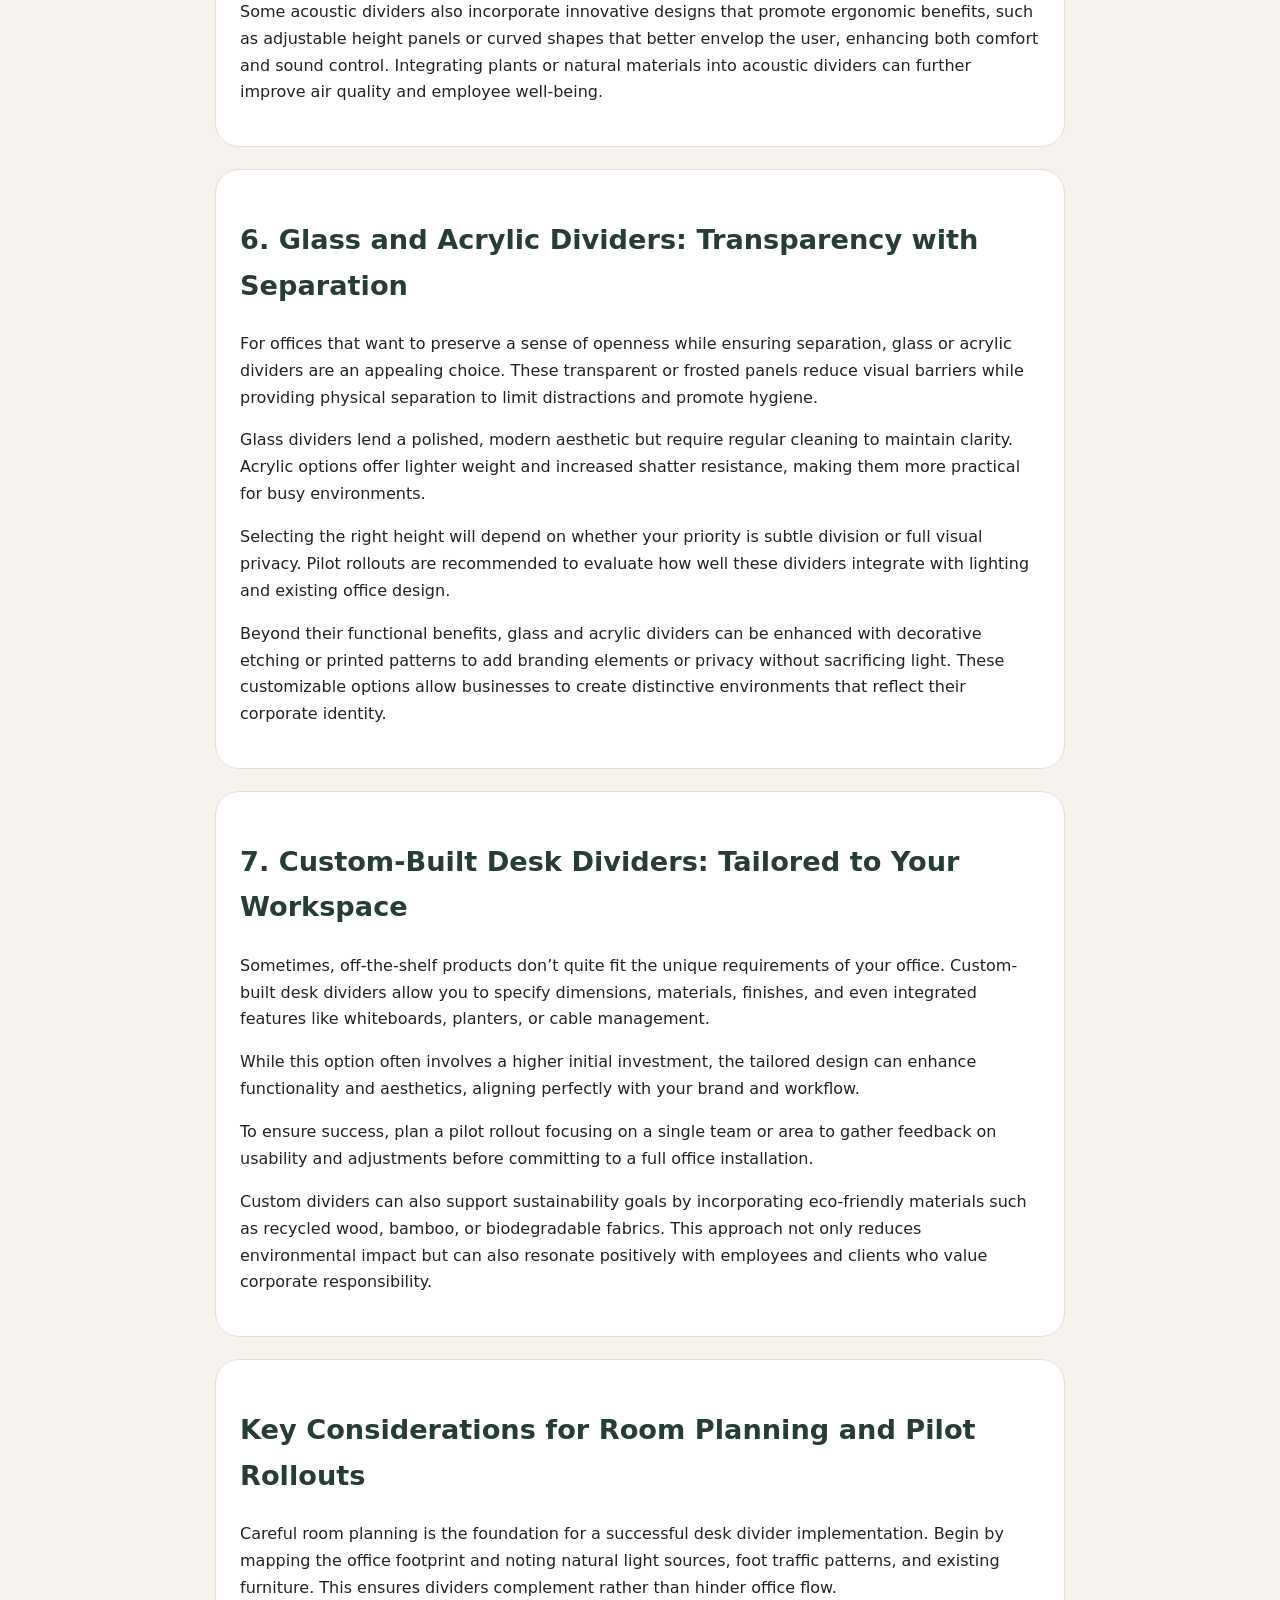
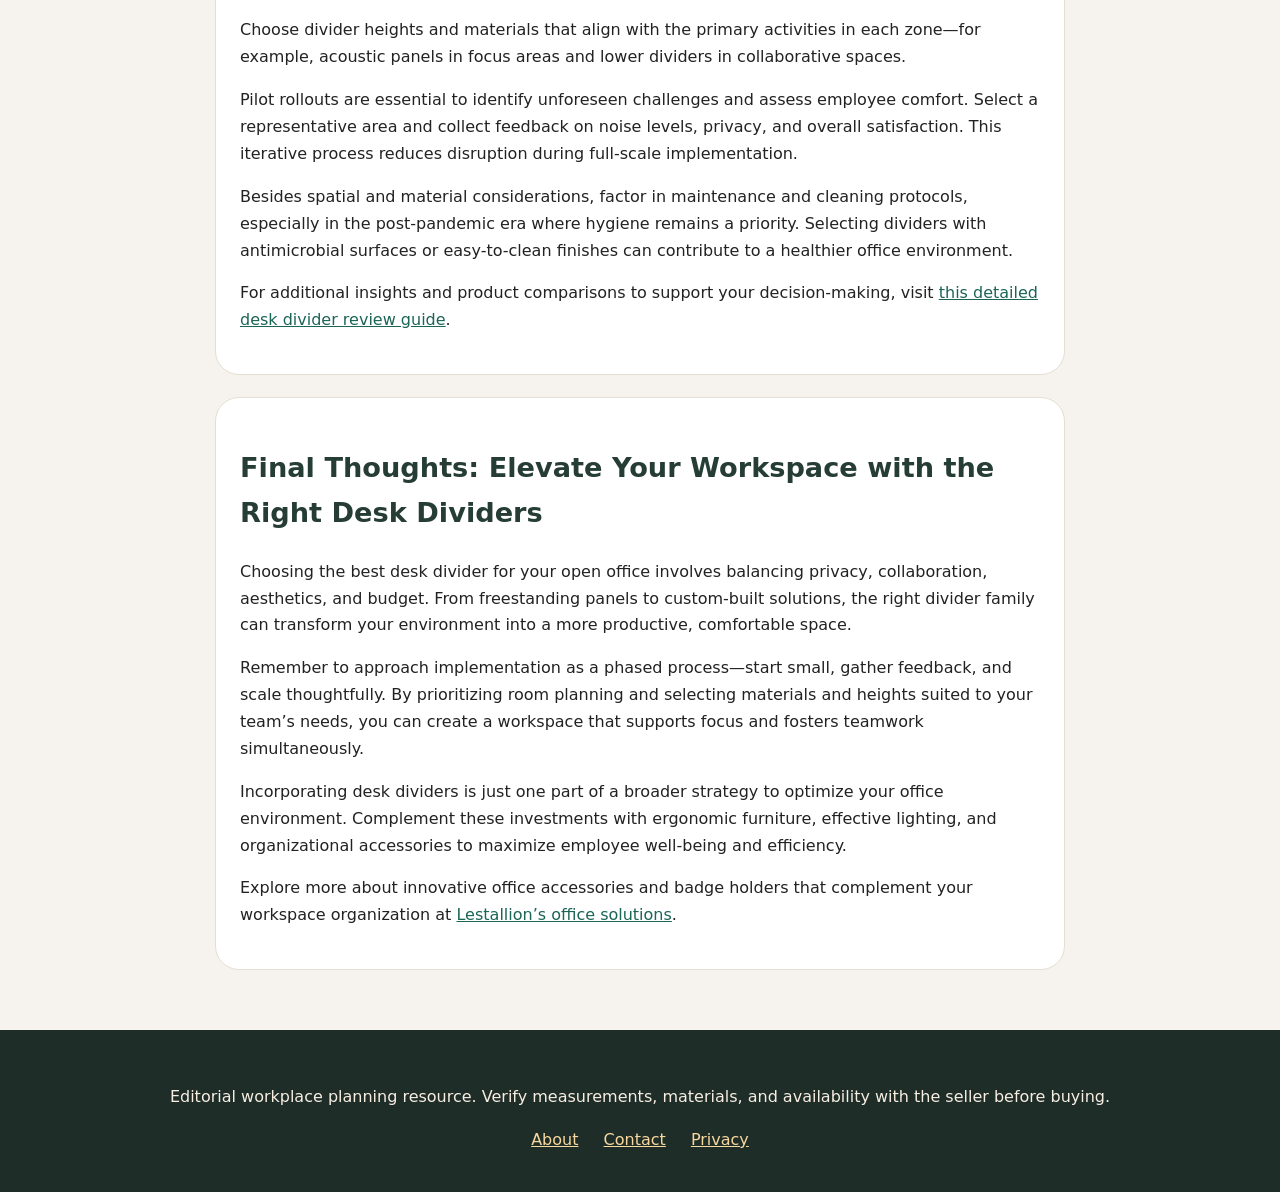
==== commit 2b3603d6: "Remove AI inline clipping styles" ====
--- a/index.html
+++ b/index.html
@@ -1,6 +1,6 @@
 <!DOCTYPE html>
 
-<html lang="en"><head><meta charset="utf-8"/><meta content="width=device-width,initial-scale=1" name="viewport"/><title>7 Best Desk Dividers for Open Offices</title><meta content="Practical workplace planning notes for 7 best desk dividers for open offices, with desk measurements, privacy tradeoffs, cleaning, and rollout guidance." name="description"/><link href="https://armaragex.github.io/lestallion-desk-dividers-open-offices-294/index.html" rel="canonical"/><link href="style.css" rel="stylesheet"/><script type="application/ld+json">{"@context":"https://schema.org","@type":"Article","headline":"7 Best Desk Dividers for Open Offices"}</script></head><body><header class="top"><a class="brand" href="index.html">Workspace Divider Notes</a><details><summary>Article guides</summary><ul><li><a href="index.html">Main guide</a></li><li><a href="acoustic-focus-zones.html">Desk Dividers for Acoustic Focus Zones</a></li><li><a href="shared-bench-layouts.html">Desk Dividers for Shared Bench Layouts</a></li><li><a href="privacy-without-isolation.html">Privacy Without Isolation in Open Offices</a></li><li><a href="materials-and-cleaning.html">Desk Divider Materials, Cleaning, and Durability</a></li><li><a href="reception-training-rooms.html">Desk Dividers for Reception, Training Rooms, and Flex Desks</a></li><li><a href="buying-in-bulk.html">Buying Desk Dividers in Bulk for Growing Teams</a></li></ul></details></header><main><section class="hero"><img alt="Open office desks with tasteful privacy dividers" src="assets/hero.webp"/><div><p class="eyebrow">Open office planning</p><h1>7 Best Desk Dividers for Open Offices</h1><p>A practical guide to choosing desk dividers for open offices with privacy, focus, cleaning, and layout in mind.</p></div></section><article><article>
+<html lang="en"><head><meta charset="utf-8"/><meta content="width=device-width,initial-scale=1" name="viewport"/><title>7 Best Desk Dividers for Open Offices</title><meta content="Practical workplace planning notes for 7 best desk dividers for open offices, with desk measurements, privacy tradeoffs, cleaning, and rollout guidance." name="description"/><link href="https://armaragex.github.io/lestallion-desk-dividers-open-offices-294/index.html" rel="canonical"/><link href="style.css" rel="stylesheet"/><script type="application/ld+json">{"@context":"https://schema.org","@type":"Article","headline":"7 Best Desk Dividers for Open Offices"}</script></head><body><header class="top"><a class="brand" href="index.html">Workspace Divider Notes</a><details><summary>Article guides</summary><ul><li><a href="index.html">Main guide</a></li><li><a href="acoustic-focus-zones.html">Desk Dividers for Acoustic Focus Zones</a></li><li><a href="shared-bench-layouts.html">Desk Dividers for Shared Bench Layouts</a></li><li><a href="privacy-without-isolation.html">Privacy Without Isolation in Open Offices</a></li><li><a href="materials-and-cleaning.html">Desk Divider Materials, Cleaning, and Durability</a></li><li><a href="reception-training-rooms.html">Desk Dividers for Reception, Training Rooms, and Flex Desks</a></li><li><a href="buying-in-bulk.html">Buying Desk Dividers in Bulk for Growing Teams</a></li></ul></details></header><main><section class="hero"><img alt="Open office desks with tasteful privacy dividers" src="assets/hero.webp"/><div><p class="eyebrow">Open office planning</p><h1>7 Best Desk Dividers for Open Offices</h1><p>A practical guide to choosing desk dividers for open offices with privacy, focus, cleaning, and layout in mind.</p></div></section><article>
 <section class="card">
 <h2>Understanding Desk Dividers: Why They Matter in Open Offices</h2>
 <p>Open office environments encourage collaboration but often struggle with noise, distractions, and lack of privacy. Desk dividers offer a practical solution, creating semi-private zones that help individuals focus while maintaining the open-plan benefits. When selecting the right desk divider, it’s important to consider a variety of factors including material, height, and configuration that best suit your team’s workflow and office layout. For those seeking a comprehensive overview of top options, <a href="https://lestallion.com/blogs/product-reviews/best-desk-dividers-for-open-offices" rel="noopener noreferrer" target="_blank">this buyer guide on the best desk dividers</a> provides an excellent starting point.</p>
@@ -76,4 +76,4 @@
 <p>Incorporating desk dividers is just one part of a broader strategy to optimize your office environment. Complement these investments with ergonomic furniture, effective lighting, and organizational accessories to maximize employee well-being and efficiency.</p>
 <p>Explore more about innovative office accessories and badge holders that complement your workspace organization at <a href="https://lestallion-id-badge-holders-293.onrender.com/index.html" rel="noopener noreferrer" target="_blank">Lestallion’s office solutions</a>.</p>
 </section>
-</article></article></main><footer><p>Editorial workplace planning resource. Verify measurements, materials, and availability with the seller before buying.</p><a href="about.html">About</a> <a href="contact.html">Contact</a> <a href="privacy.html">Privacy</a></footer></body></html>+</article></main><footer><p>Editorial workplace planning resource. Verify measurements, materials, and availability with the seller before buying.</p><a href="about.html">About</a> <a href="contact.html">Contact</a> <a href="privacy.html">Privacy</a></footer></body></html>
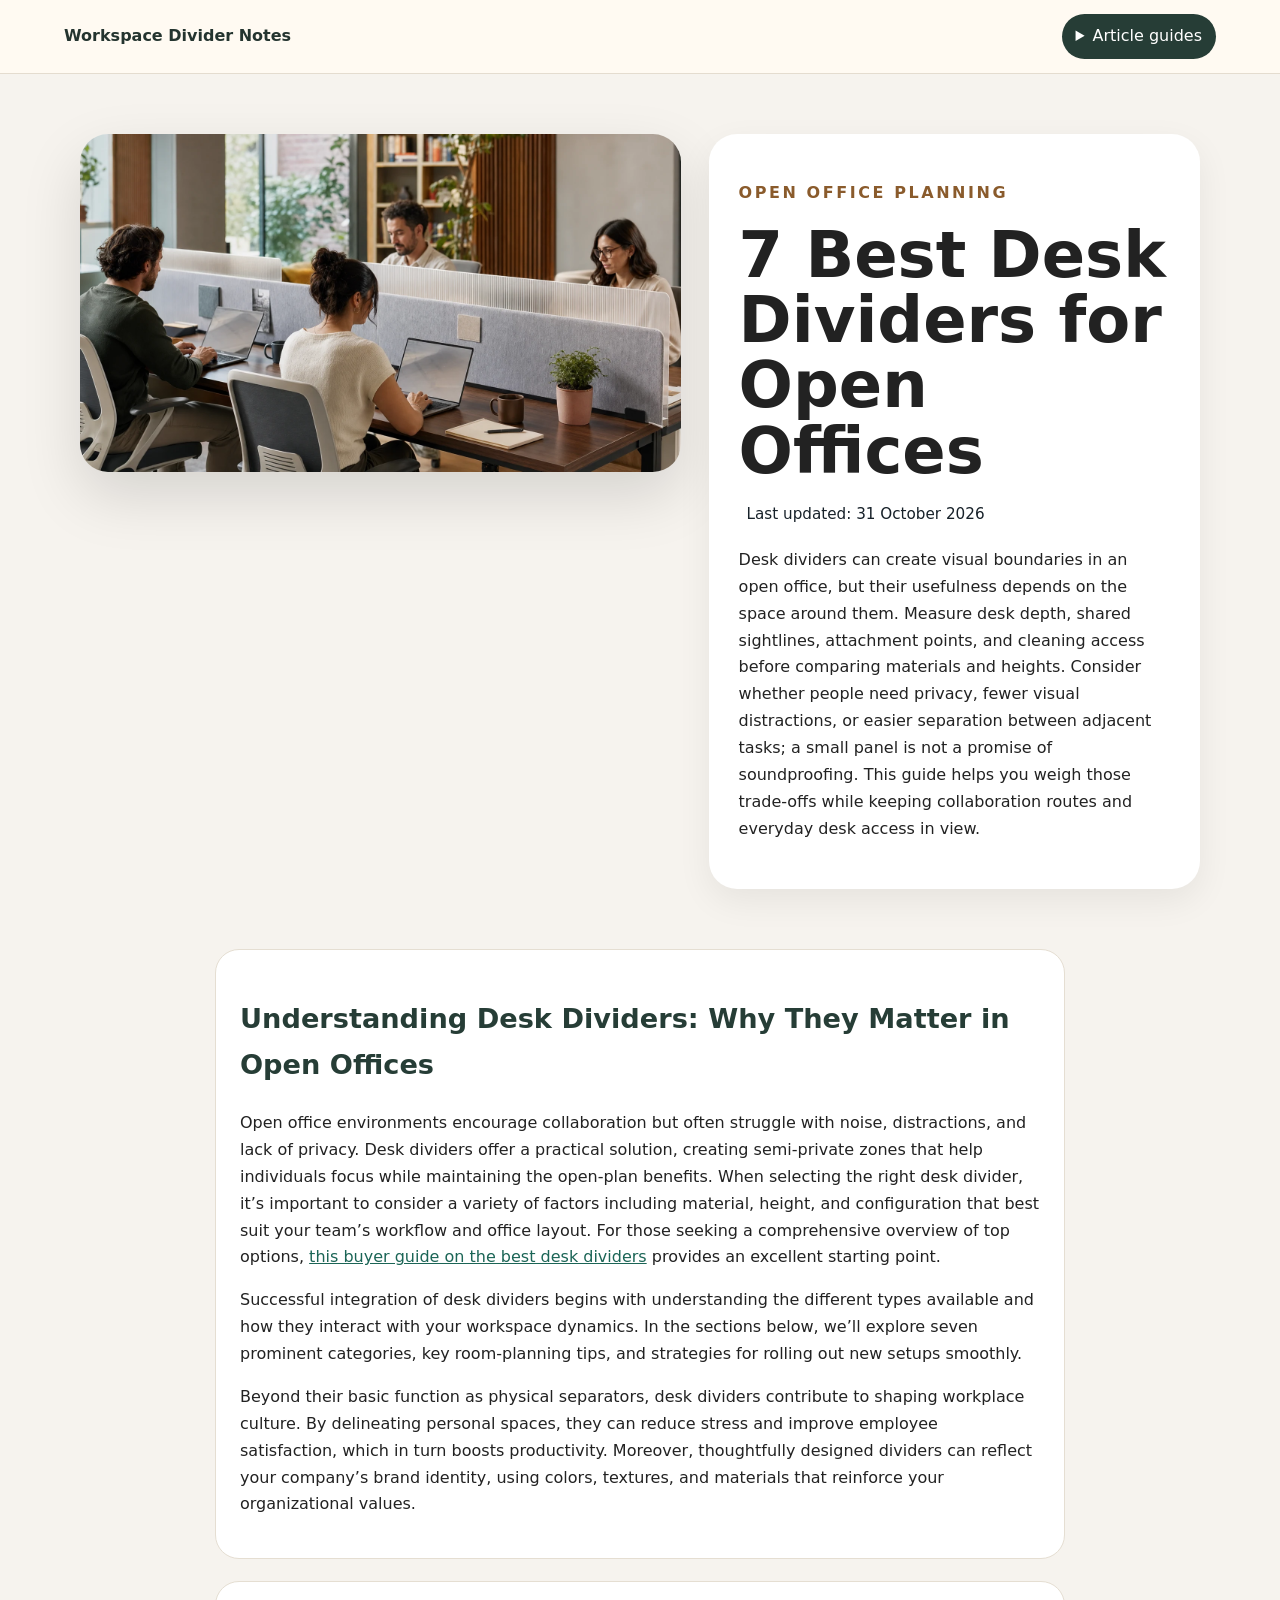
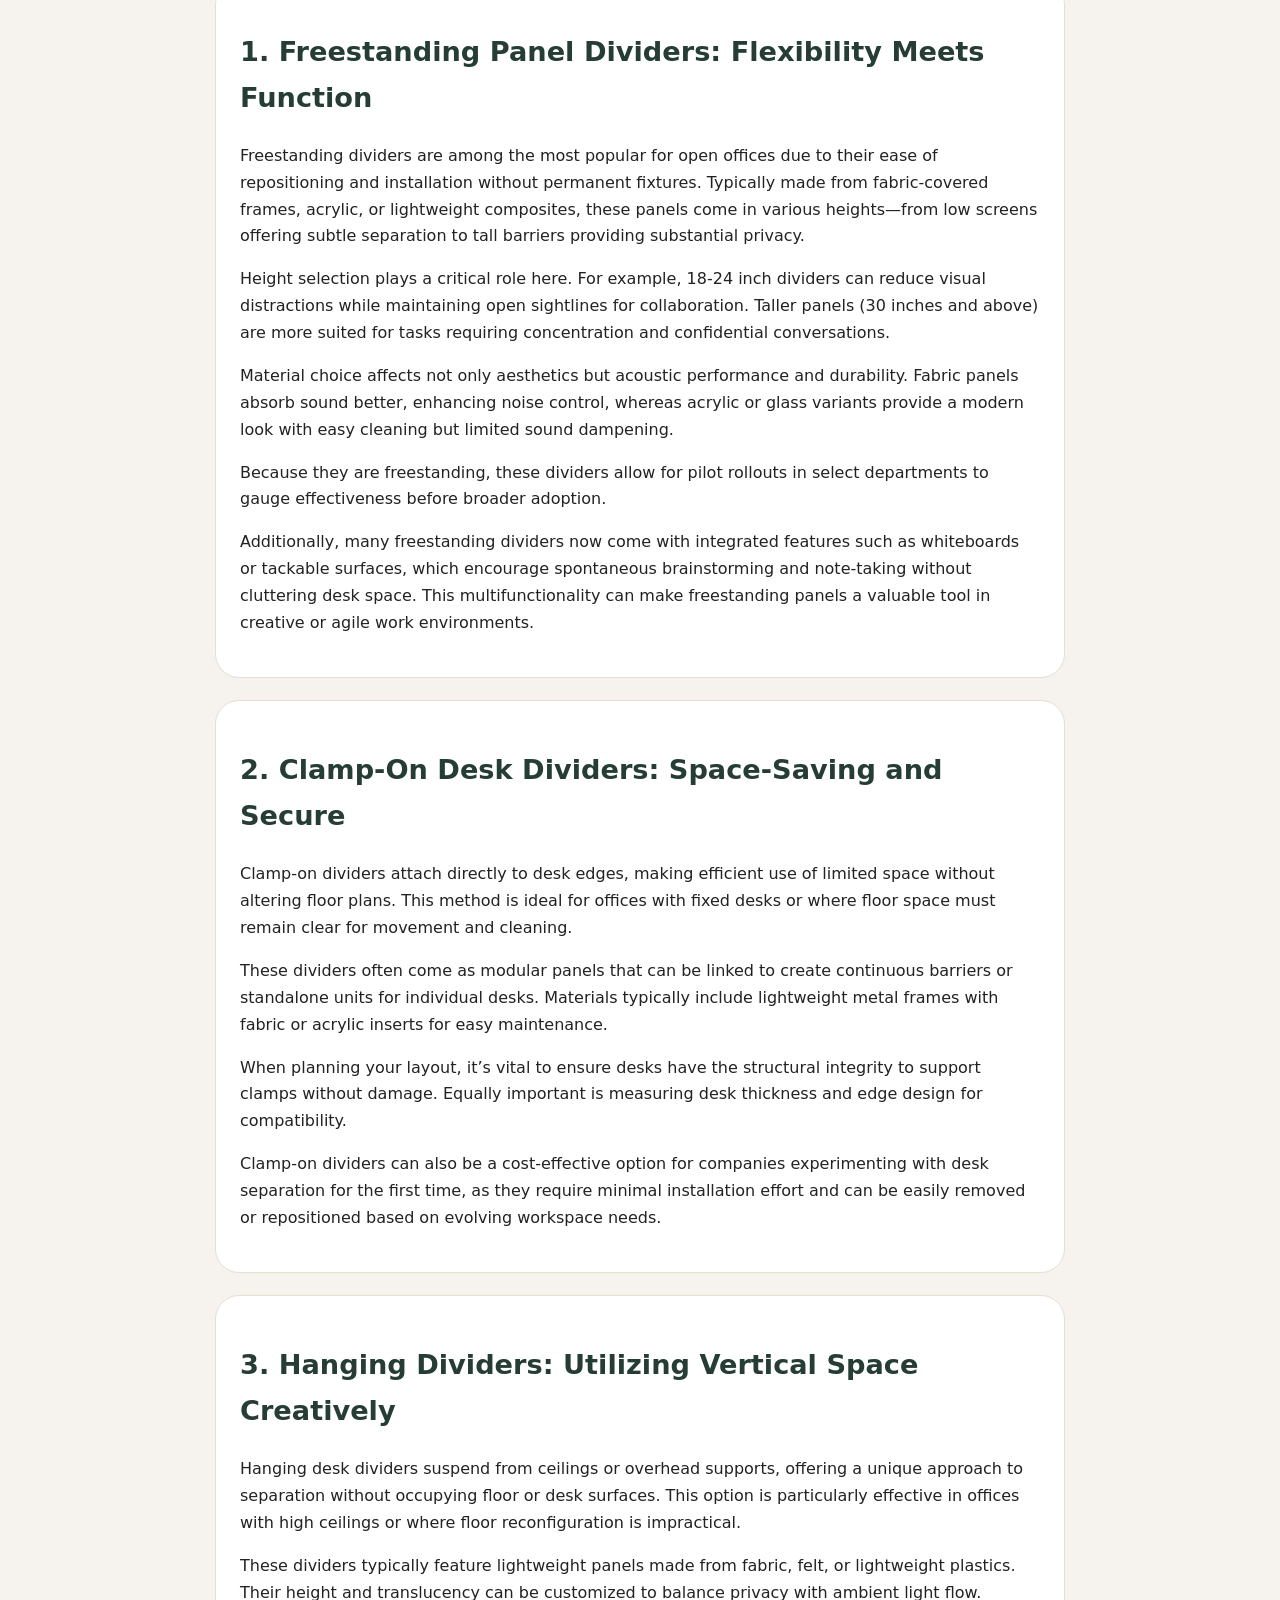
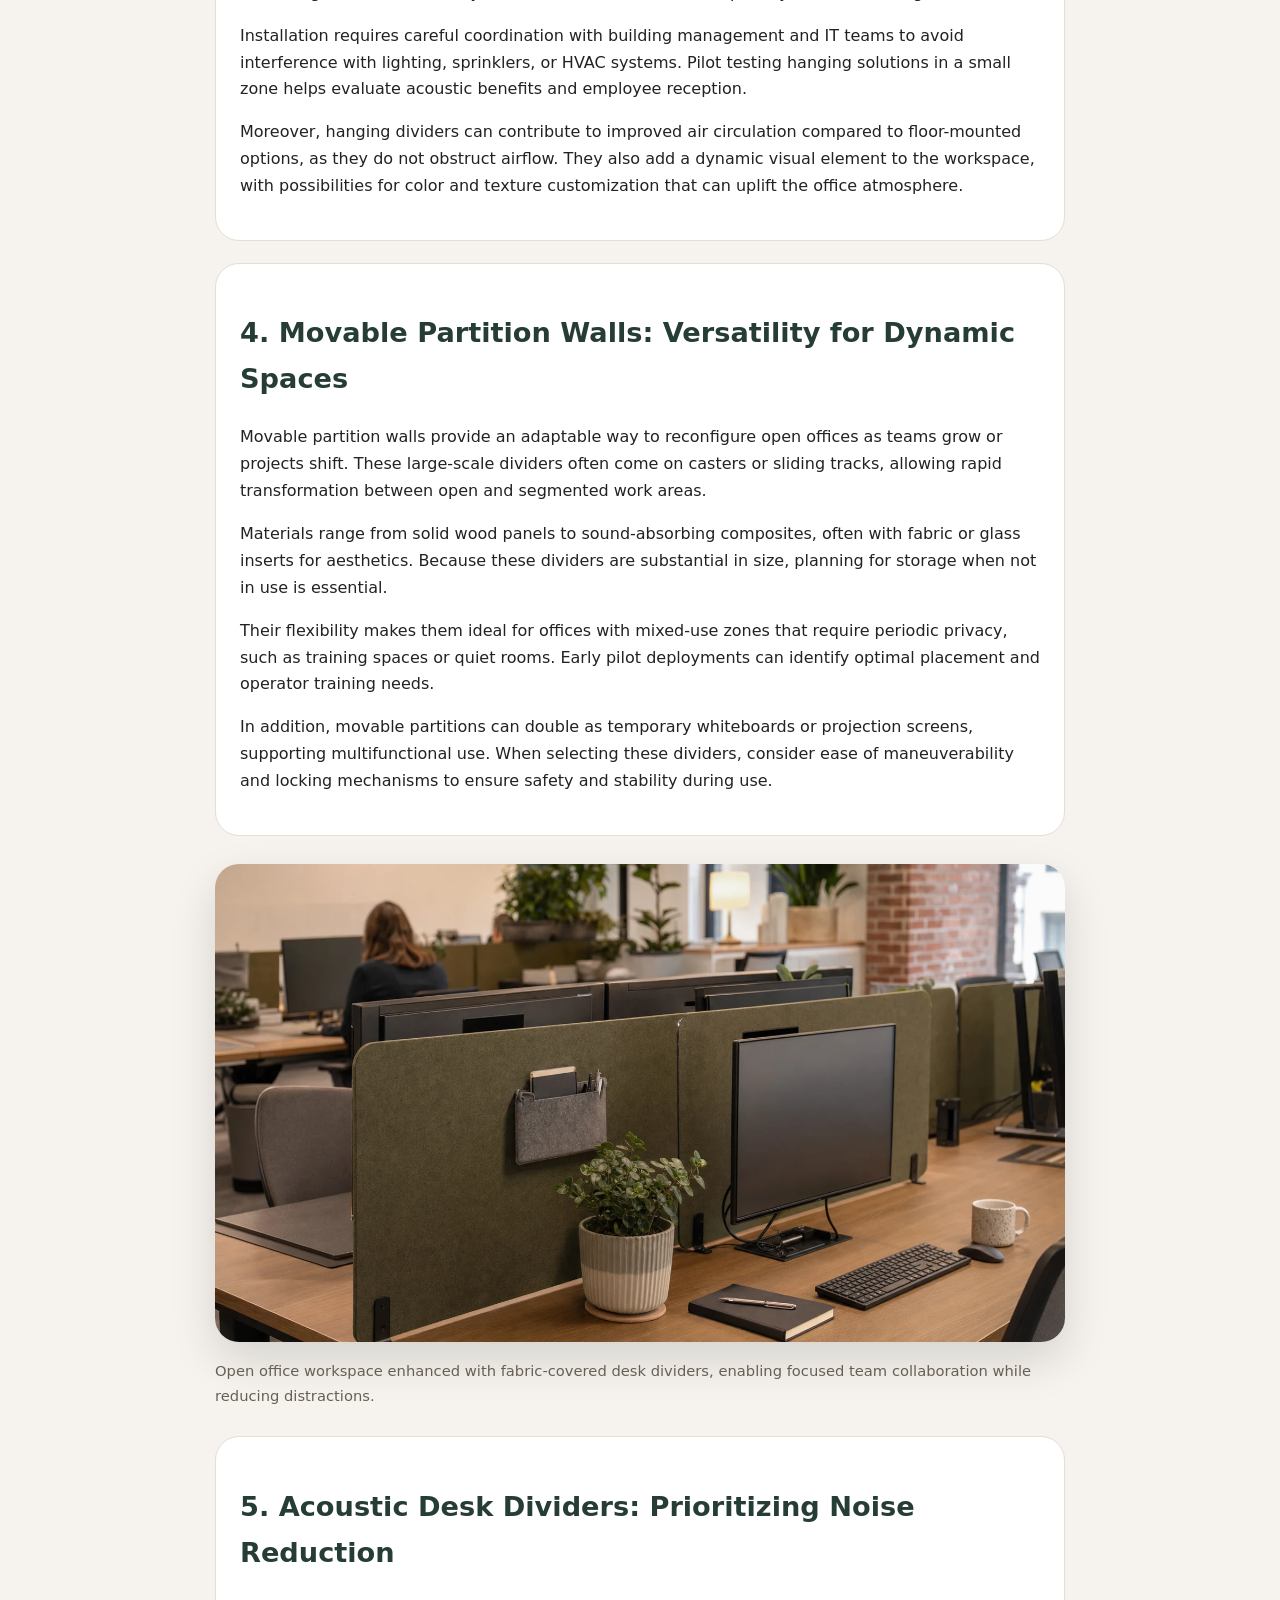
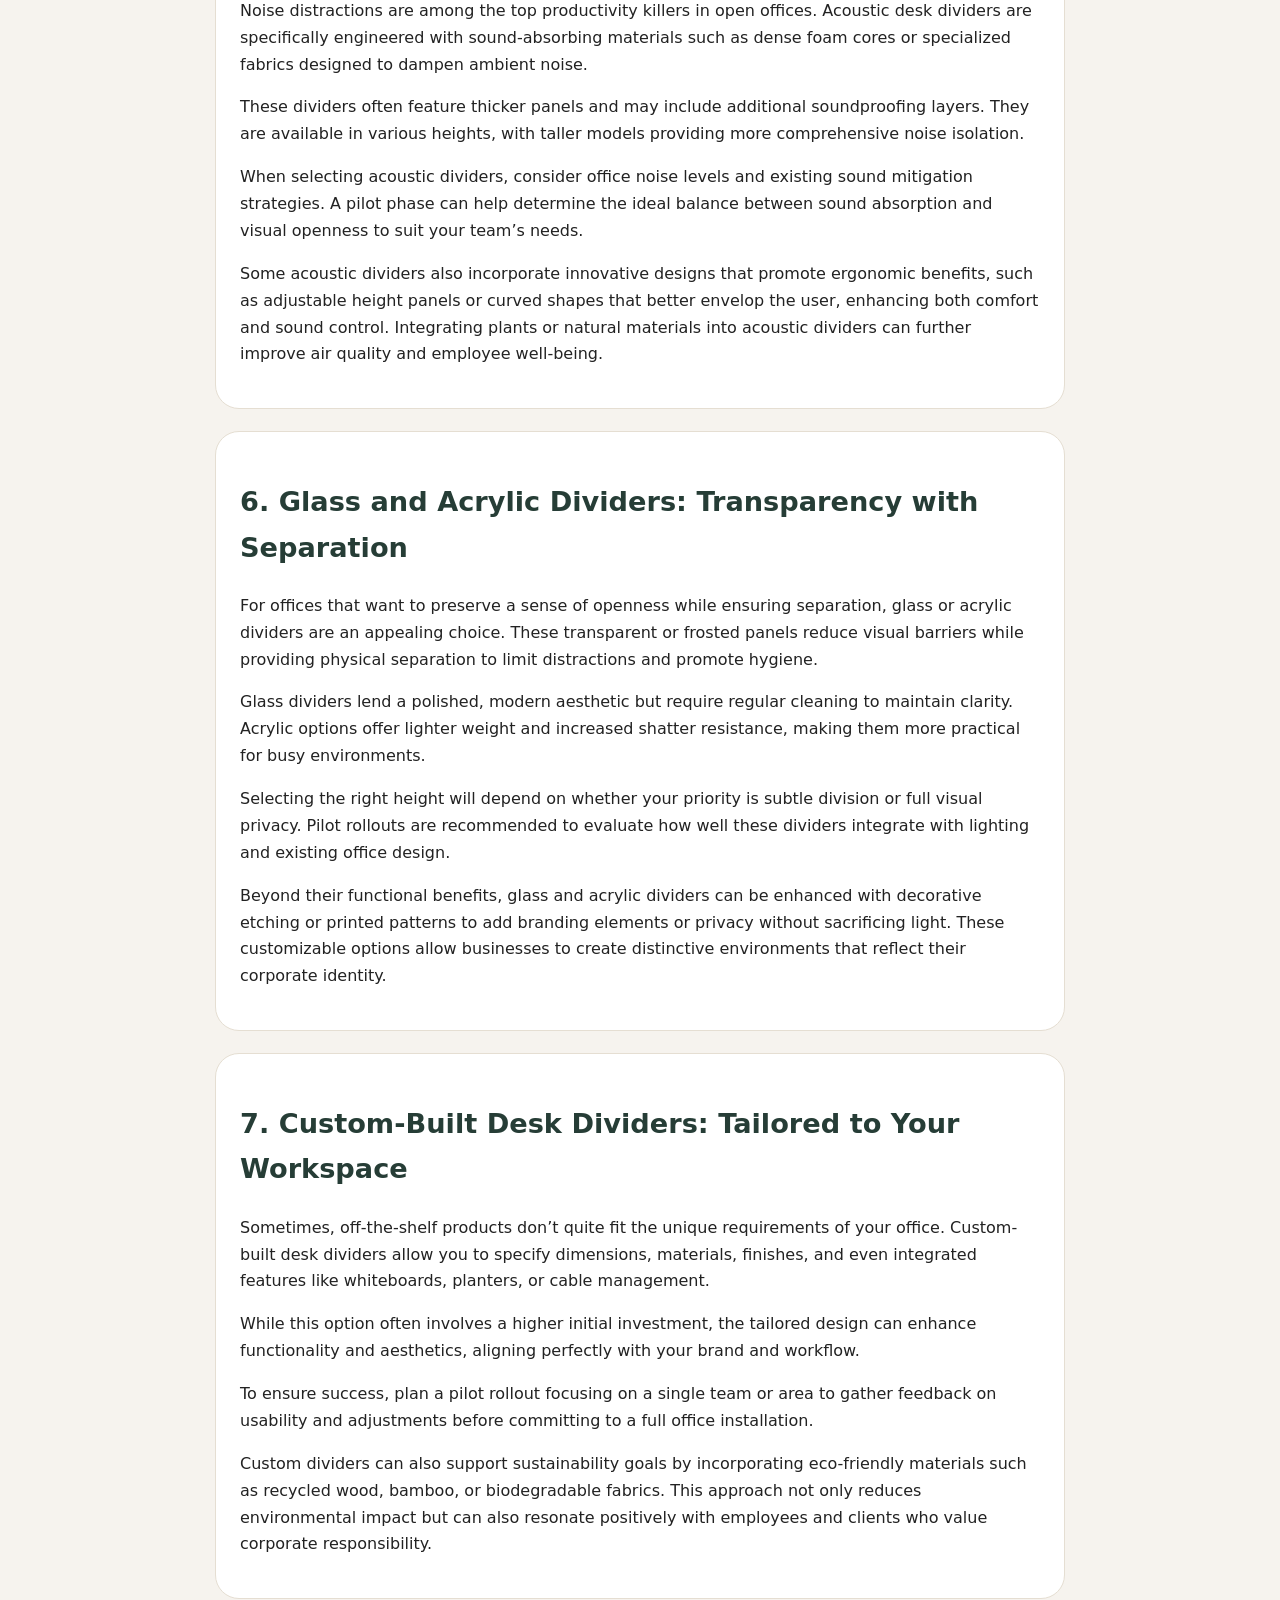
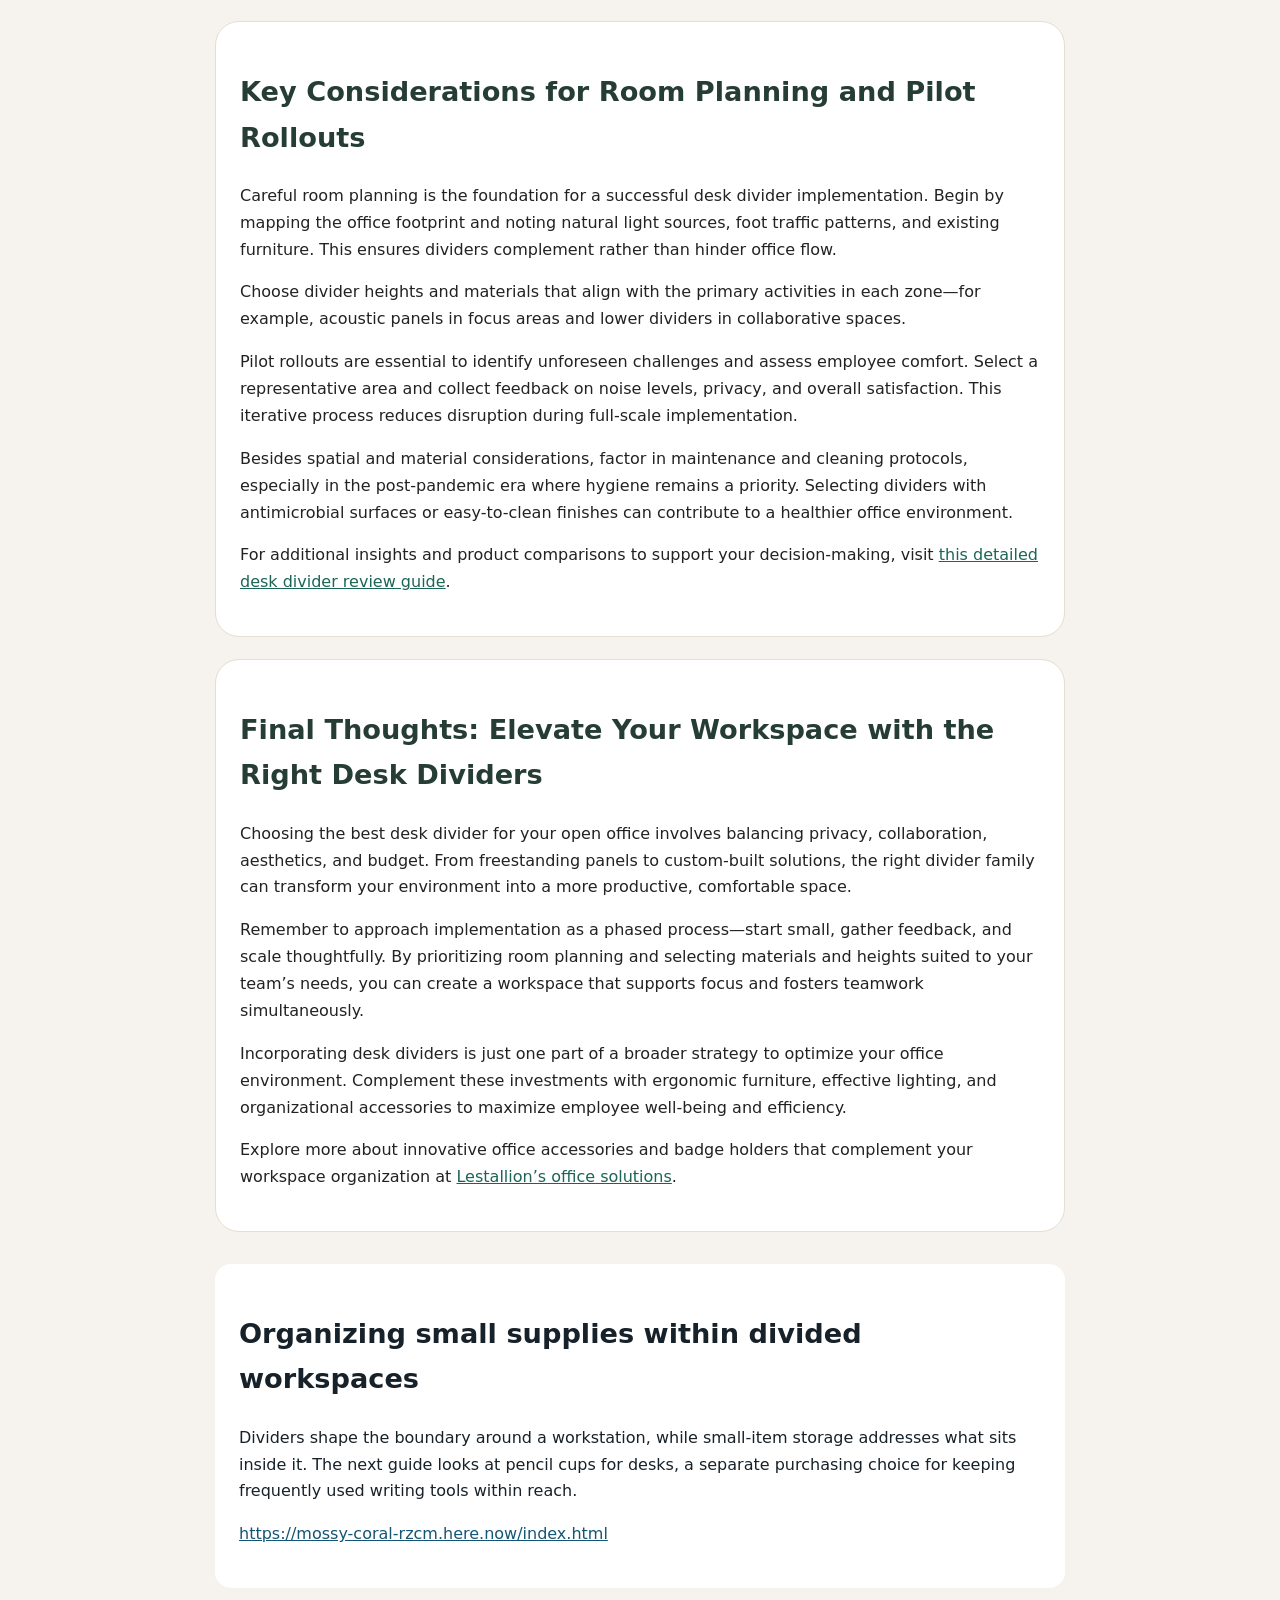
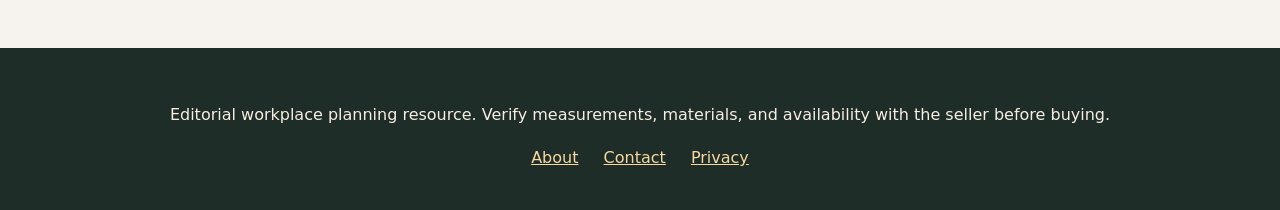
==== commit bb21e156: "Refresh office guide introduction, date and next reading link" ====
--- a/index.html
+++ b/index.html
@@ -1,6 +1,9 @@
 <!DOCTYPE html>
 
-<html lang="en"><head><meta charset="utf-8"/><meta content="width=device-width,initial-scale=1" name="viewport"/><title>7 Best Desk Dividers for Open Offices</title><meta content="Practical workplace planning notes for 7 best desk dividers for open offices, with desk measurements, privacy tradeoffs, cleaning, and rollout guidance." name="description"/><link href="https://armaragex.github.io/lestallion-desk-dividers-open-offices-294/index.html" rel="canonical"/><link href="style.css" rel="stylesheet"/><script type="application/ld+json">{"@context":"https://schema.org","@type":"Article","headline":"7 Best Desk Dividers for Open Offices"}</script></head><body><header class="top"><a class="brand" href="index.html">Workspace Divider Notes</a><details><summary>Article guides</summary><ul><li><a href="index.html">Main guide</a></li><li><a href="acoustic-focus-zones.html">Desk Dividers for Acoustic Focus Zones</a></li><li><a href="shared-bench-layouts.html">Desk Dividers for Shared Bench Layouts</a></li><li><a href="privacy-without-isolation.html">Privacy Without Isolation in Open Offices</a></li><li><a href="materials-and-cleaning.html">Desk Divider Materials, Cleaning, and Durability</a></li><li><a href="reception-training-rooms.html">Desk Dividers for Reception, Training Rooms, and Flex Desks</a></li><li><a href="buying-in-bulk.html">Buying Desk Dividers in Bulk for Growing Teams</a></li></ul></details></header><main><section class="hero"><img alt="Open office desks with tasteful privacy dividers" src="assets/hero.webp"/><div><p class="eyebrow">Open office planning</p><h1>7 Best Desk Dividers for Open Offices</h1><p>A practical guide to choosing desk dividers for open offices with privacy, focus, cleaning, and layout in mind.</p></div></section><article>
+<html lang="en"><head><meta charset="utf-8"/><meta content="width=device-width,initial-scale=1" name="viewport"/><title>7 Best Desk Dividers for Open Offices</title><meta content="Practical workplace planning notes for 7 best desk dividers for open offices, with desk measurements, privacy tradeoffs, cleaning, and rollout guidance." name="description"/><link href="https://armaragex.github.io/lestallion-desk-dividers-open-offices-294/index.html" rel="canonical"/><link href="style.css" rel="stylesheet"/><script type="application/ld+json">{"@context":"https://schema.org","@type":"Article","headline":"7 Best Desk Dividers for Open Offices","dateModified":"2026-10-31T08:38:40Z"}</script>
+<meta property="article:modified_time" content="2026-10-31T08:38:40Z">
+</head><body><header class="top"><a class="brand" href="index.html">Workspace Divider Notes</a><details><summary>Article guides</summary><ul><li><a href="index.html">Main guide</a></li><li><a href="acoustic-focus-zones.html">Desk Dividers for Acoustic Focus Zones</a></li><li><a href="shared-bench-layouts.html">Desk Dividers for Shared Bench Layouts</a></li><li><a href="privacy-without-isolation.html">Privacy Without Isolation in Open Offices</a></li><li><a href="materials-and-cleaning.html">Desk Divider Materials, Cleaning, and Durability</a></li><li><a href="reception-training-rooms.html">Desk Dividers for Reception, Training Rooms, and Flex Desks</a></li><li><a href="buying-in-bulk.html">Buying Desk Dividers in Bulk for Growing Teams</a></li></ul></details></header><main><section class="hero"><img alt="Open office desks with tasteful privacy dividers" src="assets/hero.webp"/><div><p class="eyebrow">Open office planning</p><h1>7 Best Desk Dividers for Open Offices</h1>
+<p class="article-refreshed" style="font-size:.95rem;opacity:1;display:table;max-width:100%;padding:.2rem .5rem;border-radius:.35rem;background:#fff;color:#172129;overflow-wrap:anywhere">Last updated: <time datetime="2026-10-31T08:38:40Z">31 October 2026</time></p><p>Desk dividers can create visual boundaries in an open office, but their usefulness depends on the space around them. Measure desk depth, shared sightlines, attachment points, and cleaning access before comparing materials and heights. Consider whether people need privacy, fewer visual distractions, or easier separation between adjacent tasks; a small panel is not a promise of soundproofing. This guide helps you weigh those trade-offs while keeping collaboration routes and everyday desk access in view.</p></div></section><article>
 <section class="card">
 <h2>Understanding Desk Dividers: Why They Matter in Open Offices</h2>
 <p>Open office environments encourage collaboration but often struggle with noise, distractions, and lack of privacy. Desk dividers offer a practical solution, creating semi-private zones that help individuals focus while maintaining the open-plan benefits. When selecting the right desk divider, it’s important to consider a variety of factors including material, height, and configuration that best suit your team’s workflow and office layout. For those seeking a comprehensive overview of top options, <a href="https://lestallion.com/blogs/product-reviews/best-desk-dividers-for-open-offices" rel="noopener noreferrer" target="_blank">this buyer guide on the best desk dividers</a> provides an excellent starting point.</p>
@@ -76,4 +79,5 @@
 <p>Incorporating desk dividers is just one part of a broader strategy to optimize your office environment. Complement these investments with ergonomic furniture, effective lighting, and organizational accessories to maximize employee well-being and efficiency.</p>
 <p>Explore more about innovative office accessories and badge holders that complement your workspace organization at <a href="https://lestallion-id-badge-holders-293.onrender.com/index.html" rel="noopener noreferrer" target="_blank">Lestallion’s office solutions</a>.</p>
 </section>
+<section class="cross-link-forward" style="margin-top:2rem;background:#fff;color:#172129;padding:1.5rem;border-radius:1rem"><h2 style="color:#172129">Organizing small supplies within divided workspaces</h2><p style="color:#172129">Dividers shape the boundary around a workstation, while small-item storage addresses what sits inside it. The next guide looks at pencil cups for desks, a separate purchasing choice for keeping frequently used writing tools within reach.</p><p style="color:#172129"><a href="https://mossy-coral-rzcm.here.now/index.html" style="overflow-wrap:anywhere;word-break:break-word;color:#145575">https://mossy-coral-rzcm.here.now/index.html</a></p></section>
 </article></main><footer><p>Editorial workplace planning resource. Verify measurements, materials, and availability with the seller before buying.</p><a href="about.html">About</a> <a href="contact.html">Contact</a> <a href="privacy.html">Privacy</a></footer></body></html>
